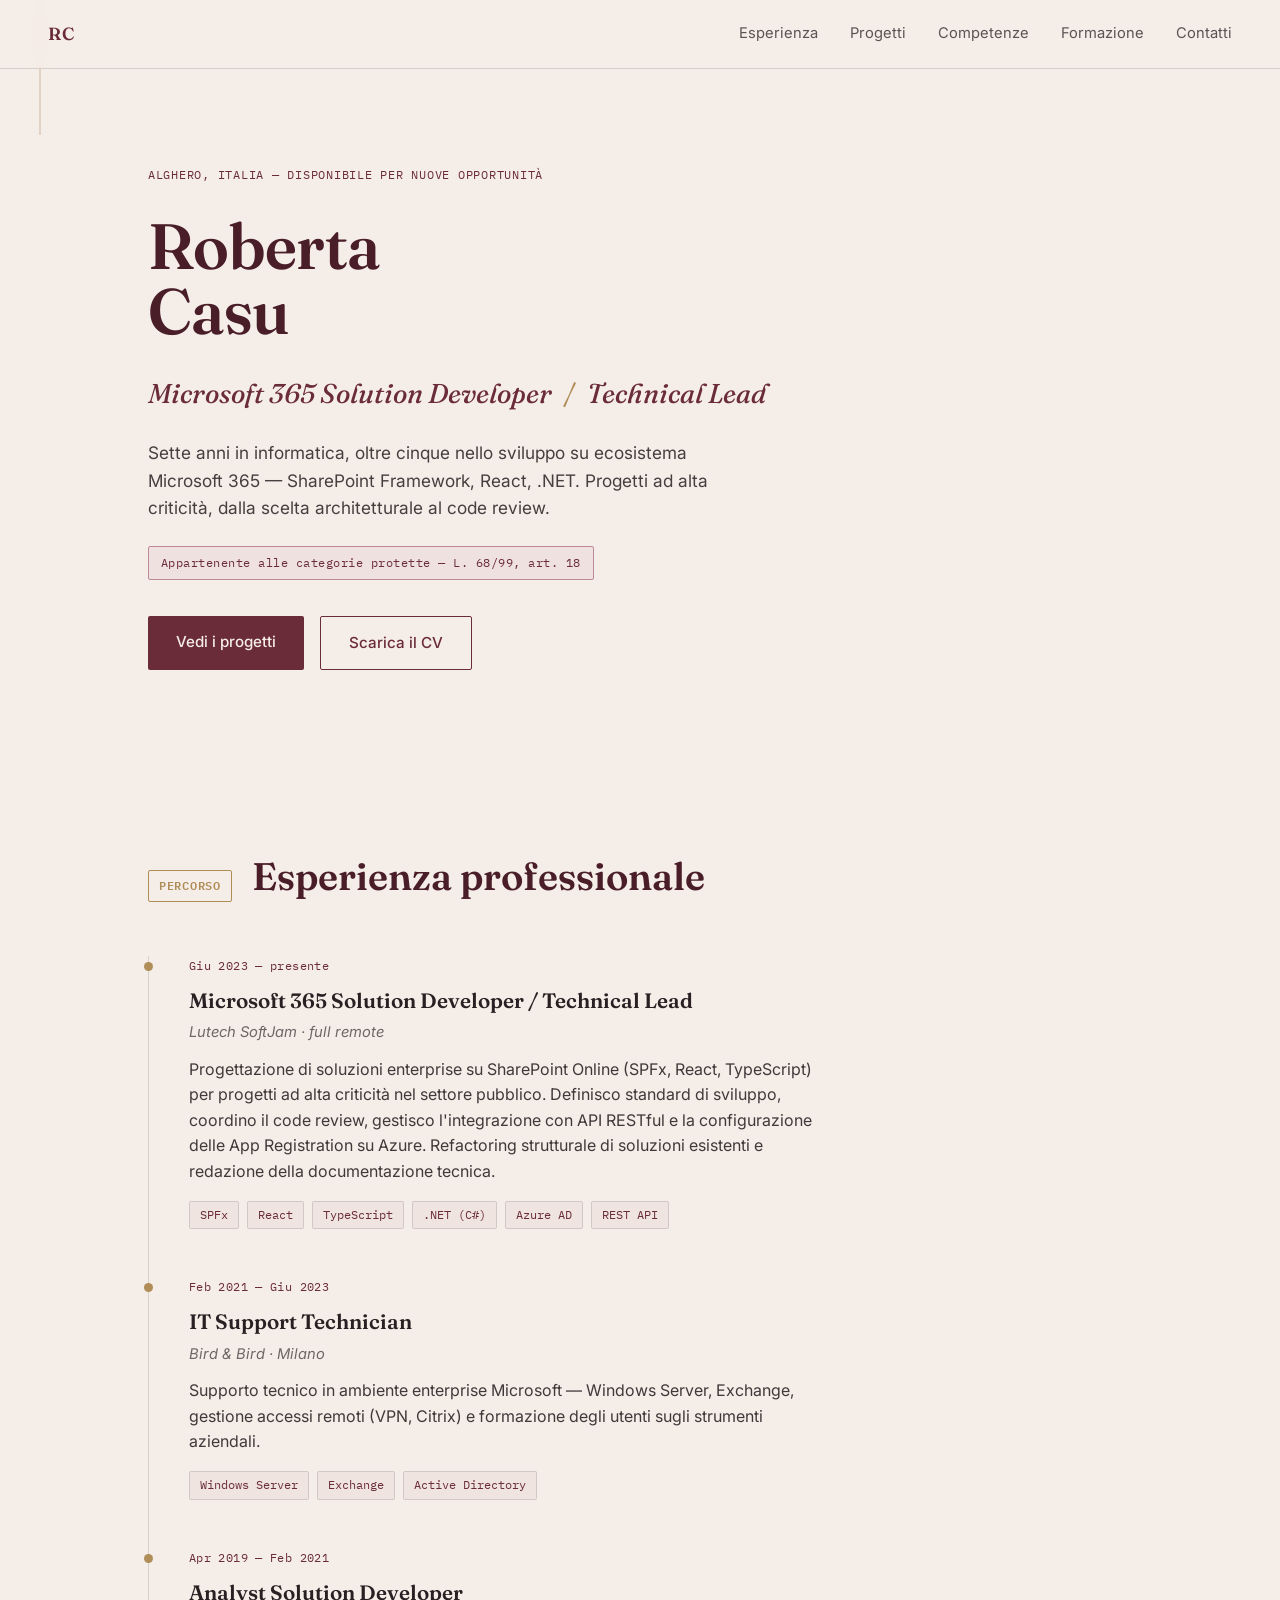
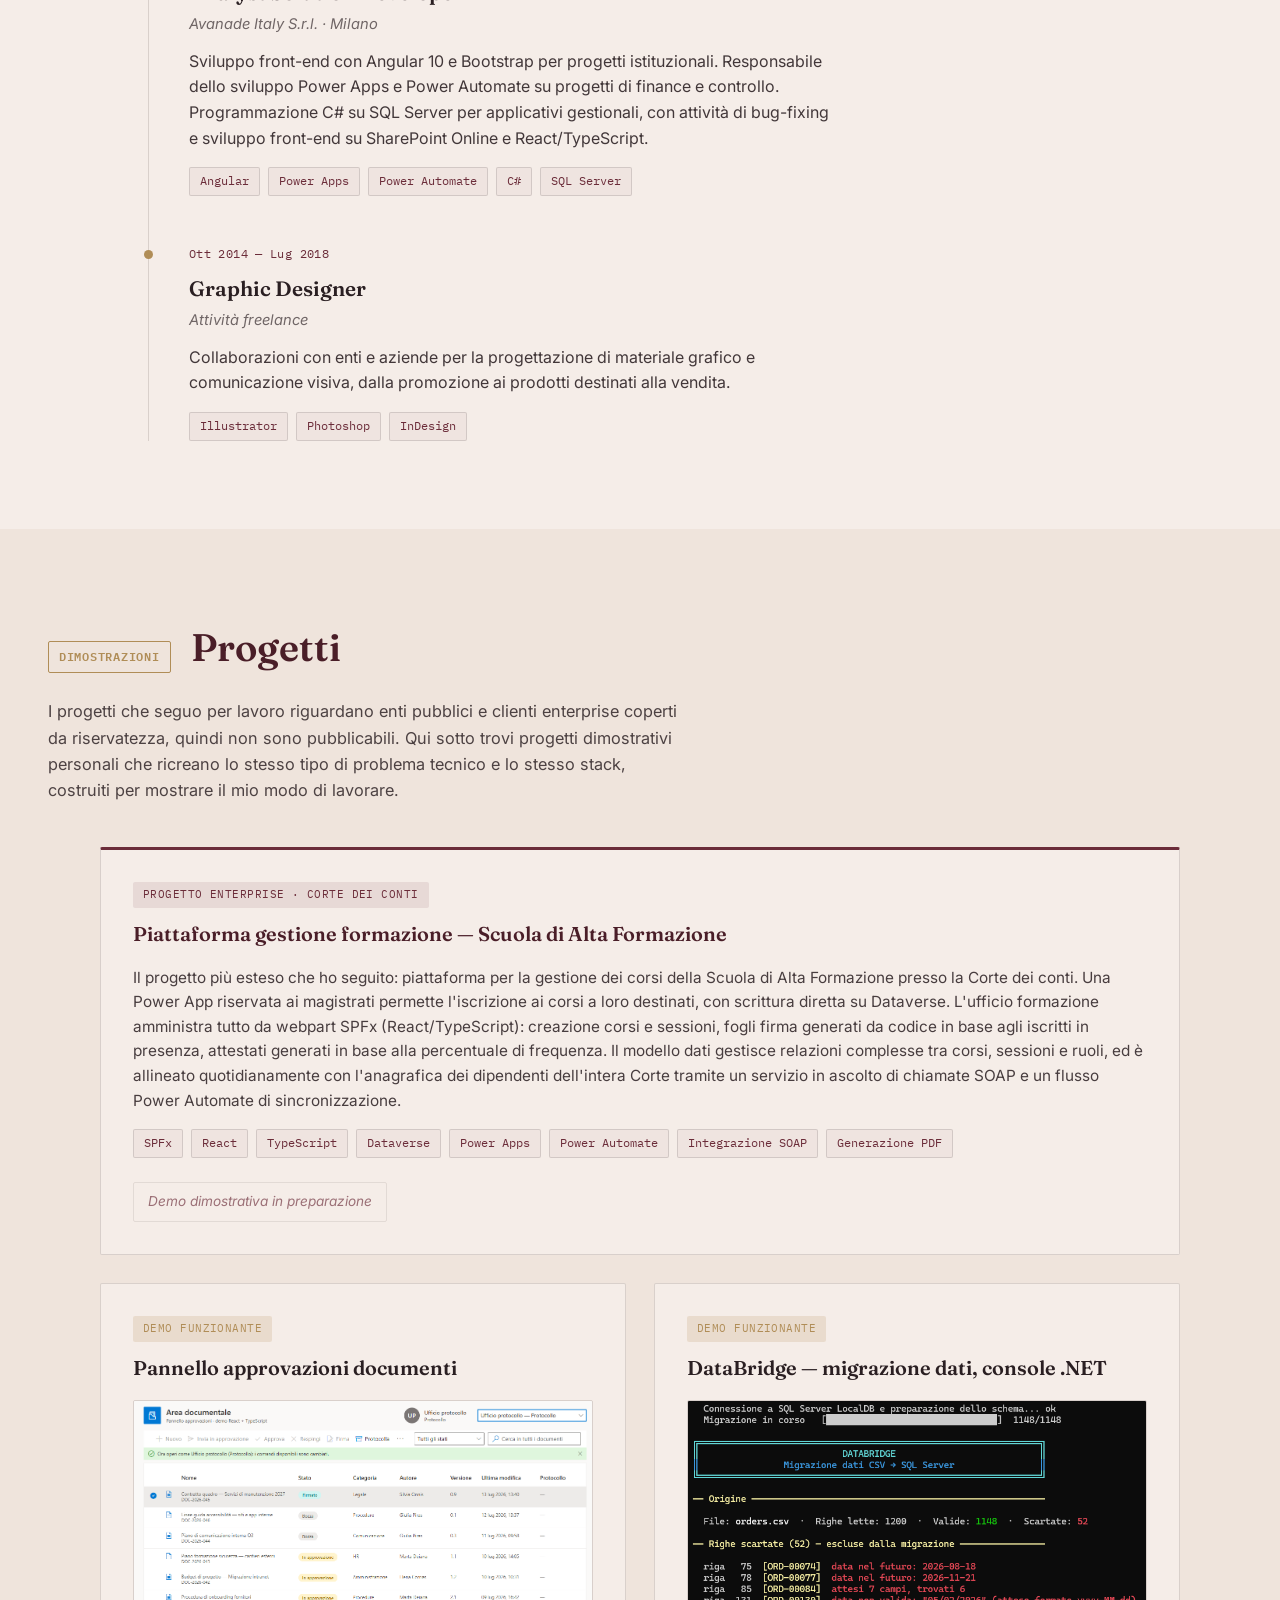
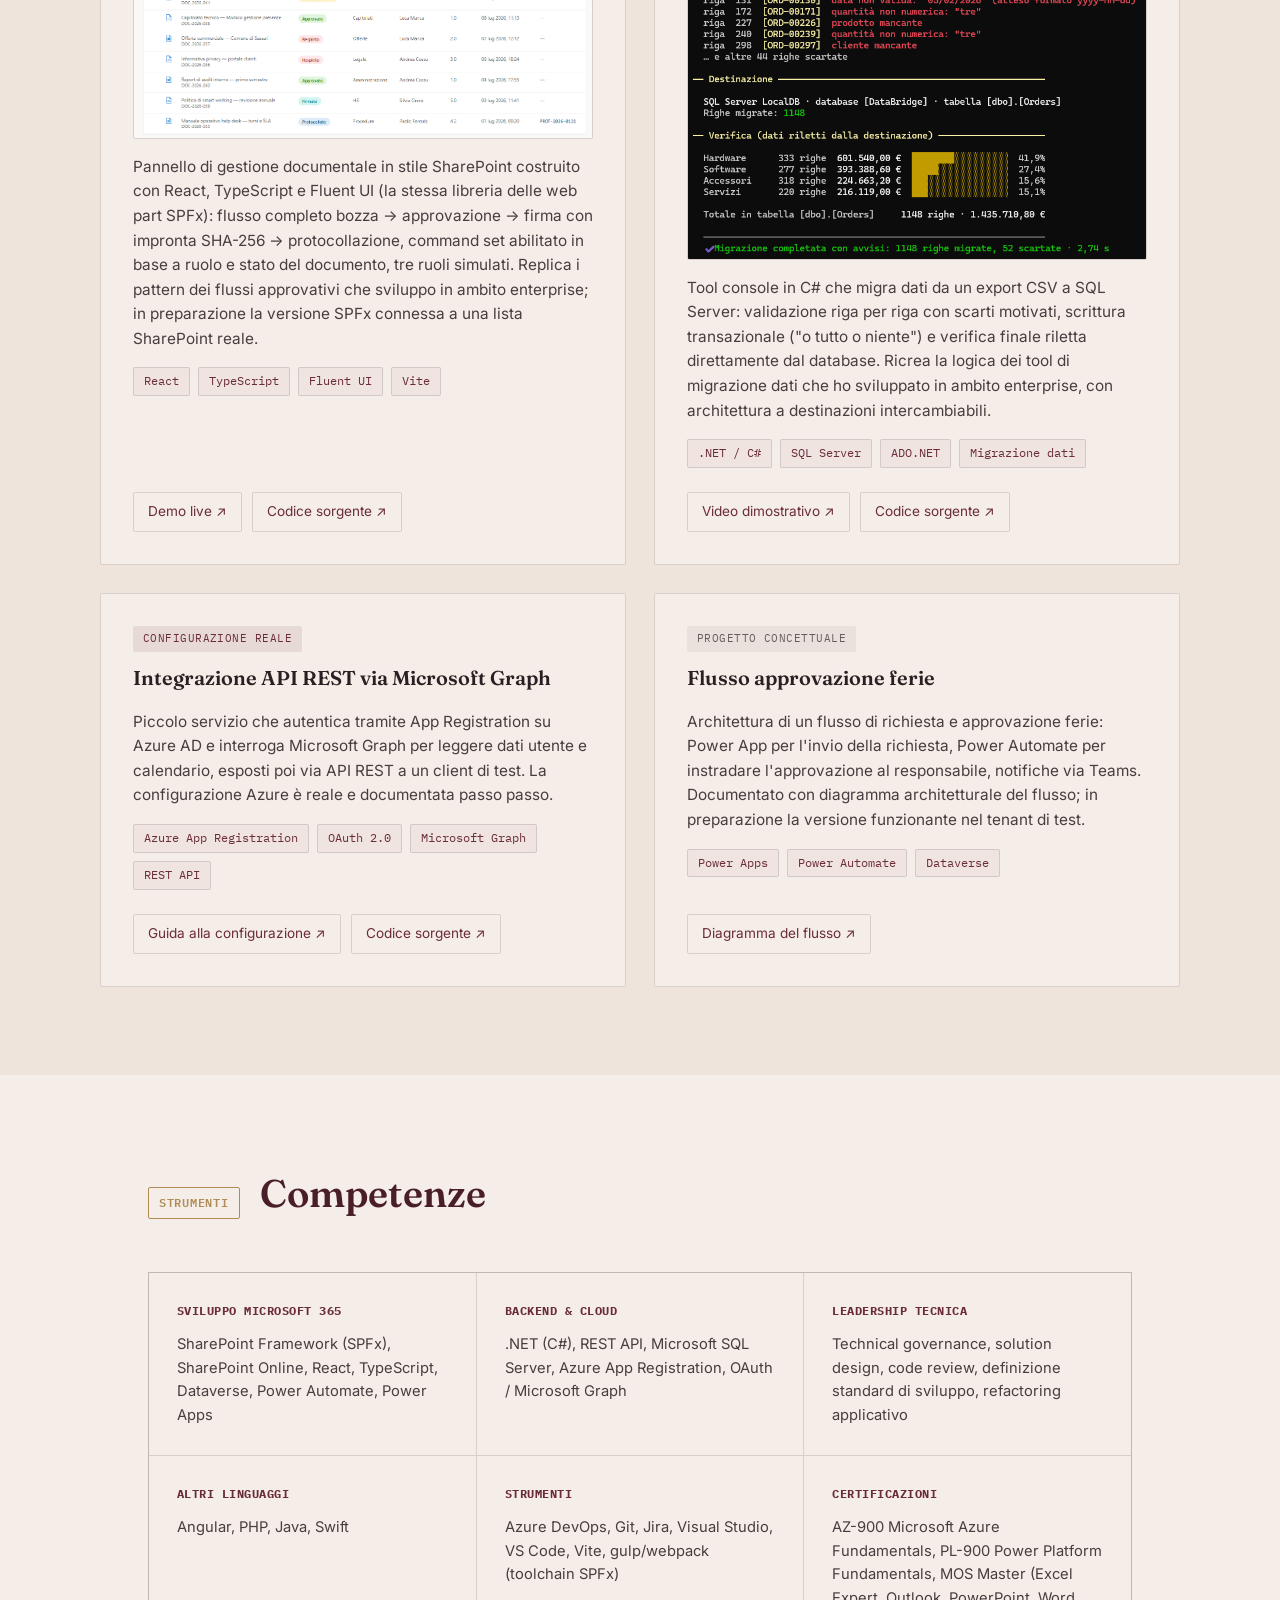
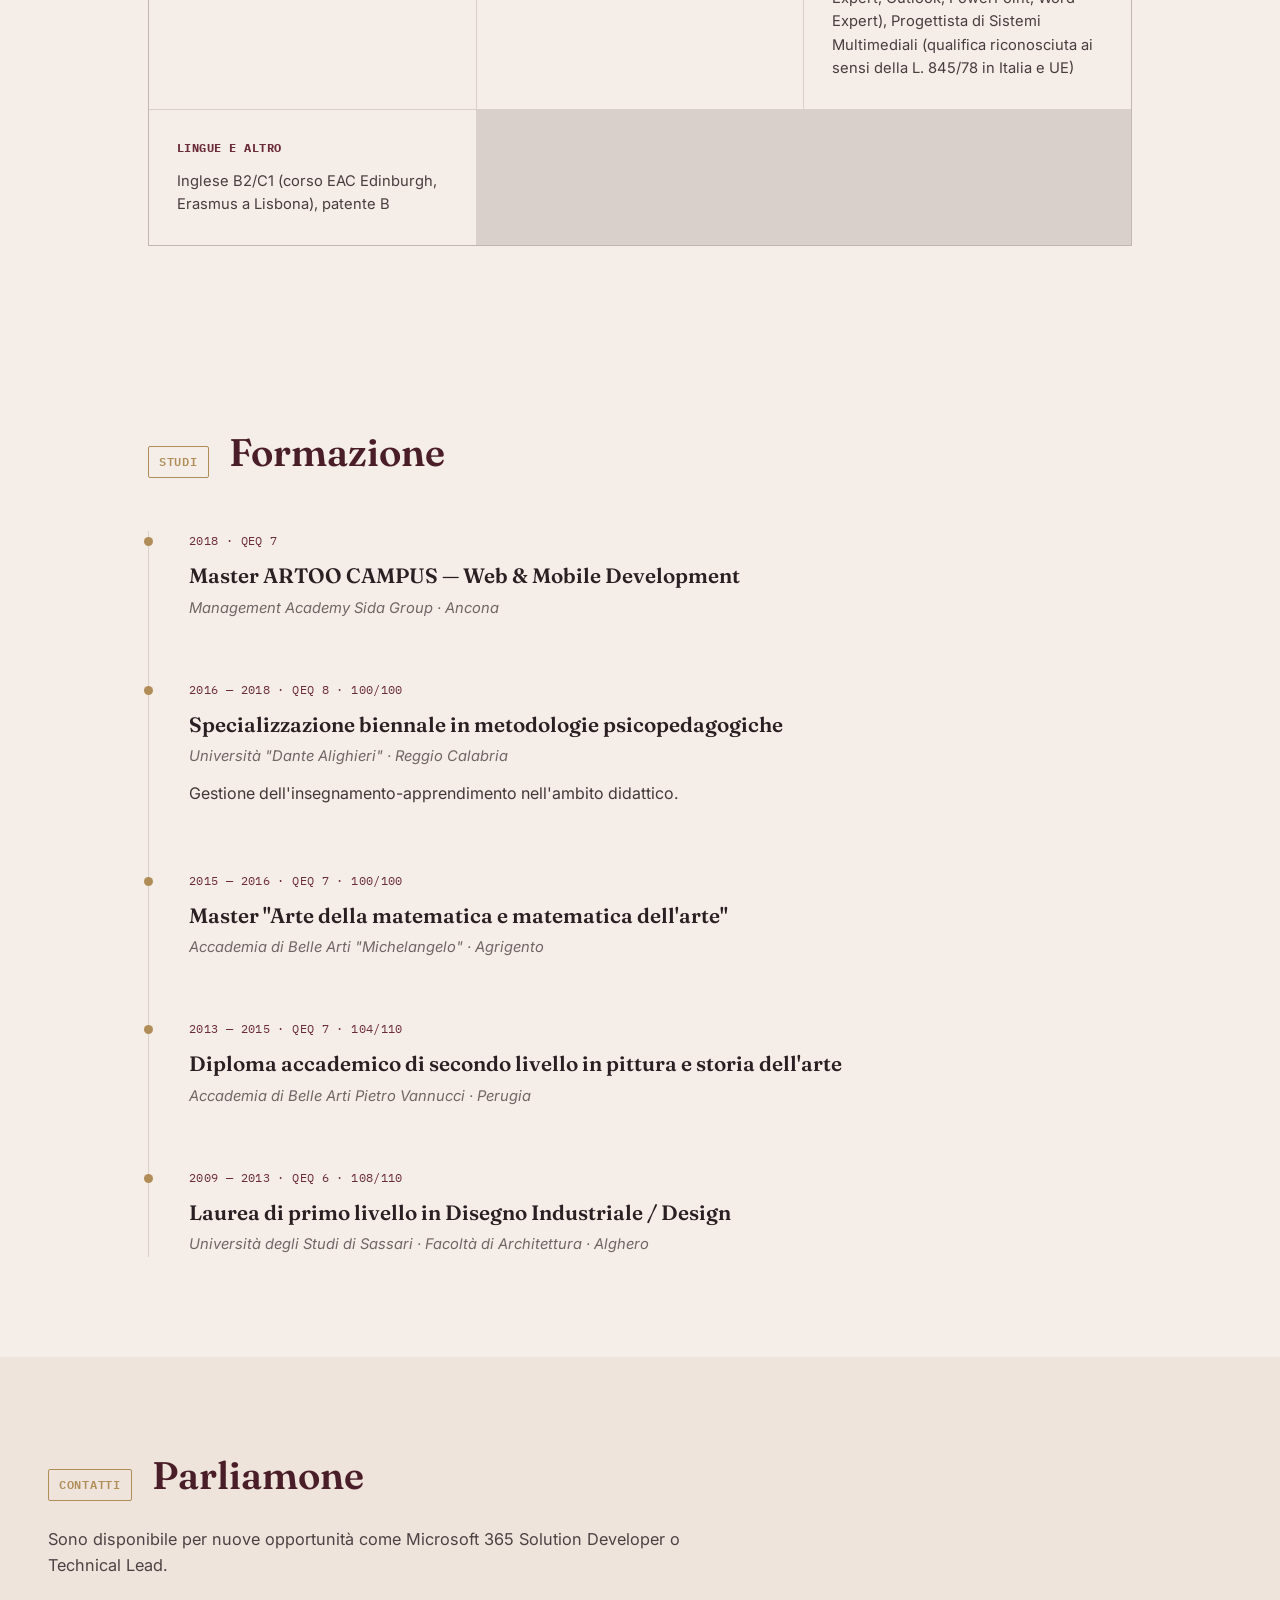
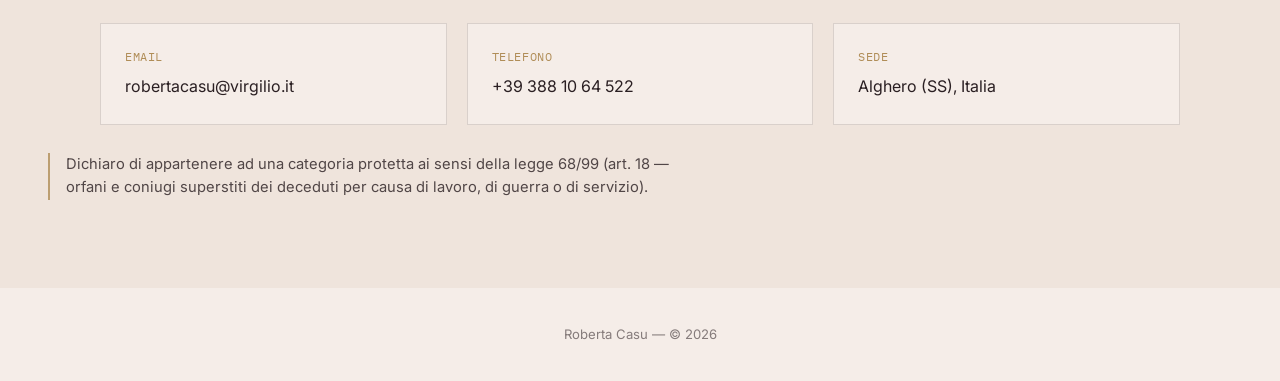
==== index.html @ be4d427e "Add ferie flow diagram, favicon and meta tags" ====
<!DOCTYPE html>
<html lang="it">
<head>
<meta charset="UTF-8">
<meta name="viewport" content="width=device-width, initial-scale=1.0">
<title>Roberta Casu — Microsoft 365 Solution Developer</title>
<meta name="description" content="Portfolio di Roberta Casu, Microsoft 365 Solution Developer / Technical Lead. SPFx, React, .NET, Power Platform.">
<meta name="theme-color" content="#6B2C39">
<meta property="og:title" content="Roberta Casu — Microsoft 365 Solution Developer">
<meta property="og:description" content="SPFx, React, .NET, Power Platform. Progetti dimostrativi con demo live e codice sorgente.">
<meta property="og:type" content="website">
<meta property="og:locale" content="it_IT">
<!-- TODO Fase G3: aggiungere og:url e og:image con l'URL pubblico definitivo -->
<meta name="twitter:card" content="summary">
<link rel="icon" type="image/svg+xml" href="favicon.svg">
<link rel="preconnect" href="https://fonts.googleapis.com">
<link rel="preconnect" href="https://fonts.gstatic.com" crossorigin>
<link href="https://fonts.googleapis.com/css2?family=Fraunces:ital,opsz,wght@0,9..144,300;0,9..144,450;0,9..144,600;1,9..144,450&family=Inter:wght@400;500;600;700&family=IBM+Plex+Mono:wght@400;500&display=swap" rel="stylesheet">
<link rel="stylesheet" href="styles.css">
</head>
<body>

<div class="thread" aria-hidden="true"><svg width="100%" height="100%" preserveAspectRatio="none"><line id="thread-line" x1="0" y1="0" x2="0" y2="0" /></svg></div>

<header class="topbar">
  <span class="topbar-mark">RC</span>
  <nav class="topbar-nav">
    <a href="#lavoro">Esperienza</a>
    <a href="#progetti">Progetti</a>
    <a href="#competenze">Competenze</a>
    <a href="#formazione">Formazione</a>
    <a href="#contatti">Contatti</a>
  </nav>
</header>

<main>

  <section class="hero" id="top">
    <div class="hero-eyebrow">Alghero, Italia — disponibile per nuove opportunità</div>
    <h1 class="hero-name">Roberta<br>Casu</h1>
    <p class="hero-role">Microsoft&nbsp;365 Solution Developer <span class="hero-role-sep">/</span> Technical Lead</p>
    <p class="hero-lede">Sette anni in informatica, oltre cinque nello sviluppo su ecosistema Microsoft 365 — SharePoint Framework, React, .NET. Progetti ad alta criticità, dalla scelta architetturale al code review.</p>
    <p class="hero-badge">Appartenente alle categorie protette — L. 68/99, art. 18</p>
    <div class="hero-actions">
      <a href="#progetti" class="btn btn-primary">Vedi i progetti</a>
      <a href="cv-roberta-casu.pdf" class="btn btn-ghost">Scarica il CV</a>
    </div>
  </section>

  <section class="section" id="lavoro">
    <h2 class="section-title"><span class="section-num">Percorso</span>Esperienza professionale</h2>

    <ol class="timeline">
      <li class="timeline-item">
        <div class="timeline-when">Giu 2023 — presente</div>
        <div class="timeline-body">
          <h3>Microsoft 365 Solution Developer / Technical Lead</h3>
          <p class="timeline-org">Lutech SoftJam · full remote</p>
          <p>Progettazione di soluzioni enterprise su SharePoint Online (SPFx, React, TypeScript) per progetti ad alta criticità nel settore pubblico. Definisco standard di sviluppo, coordino il code review, gestisco l'integrazione con API RESTful e la configurazione delle App Registration su Azure. Refactoring strutturale di soluzioni esistenti e redazione della documentazione tecnica.</p>
          <ul class="tag-list">
            <li>SPFx</li><li>React</li><li>TypeScript</li><li>.NET (C#)</li><li>Azure AD</li><li>REST API</li>
          </ul>
        </div>
      </li>

      <li class="timeline-item">
        <div class="timeline-when">Feb 2021 — Giu 2023</div>
        <div class="timeline-body">
          <h3>IT Support Technician</h3>
          <p class="timeline-org">Bird &amp; Bird · Milano</p>
          <p>Supporto tecnico in ambiente enterprise Microsoft — Windows Server, Exchange, gestione accessi remoti (VPN, Citrix) e formazione degli utenti sugli strumenti aziendali.</p>
          <ul class="tag-list">
            <li>Windows Server</li><li>Exchange</li><li>Active Directory</li>
          </ul>
        </div>
      </li>

      <li class="timeline-item">
        <div class="timeline-when">Apr 2019 — Feb 2021</div>
        <div class="timeline-body">
          <h3>Analyst Solution Developer</h3>
          <p class="timeline-org">Avanade Italy S.r.l. · Milano</p>
          <p>Sviluppo front-end con Angular 10 e Bootstrap per progetti istituzionali. Responsabile dello sviluppo Power Apps e Power Automate su progetti di finance e controllo. Programmazione C# su SQL Server per applicativi gestionali, con attività di bug-fixing e sviluppo front-end su SharePoint Online e React/TypeScript.</p>
          <ul class="tag-list">
            <li>Angular</li><li>Power Apps</li><li>Power Automate</li><li>C#</li><li>SQL Server</li>
          </ul>
        </div>
      </li>

      <li class="timeline-item">
        <div class="timeline-when">Ott 2014 — Lug 2018</div>
        <div class="timeline-body">
          <h3>Graphic Designer</h3>
          <p class="timeline-org">Attività freelance</p>
          <p>Collaborazioni con enti e aziende per la progettazione di materiale grafico e comunicazione visiva, dalla promozione ai prodotti destinati alla vendita.</p>
          <ul class="tag-list">
            <li>Illustrator</li><li>Photoshop</li><li>InDesign</li>
          </ul>
        </div>
      </li>
    </ol>
  </section>

  <section class="section section-alt" id="progetti">
    <h2 class="section-title"><span class="section-num">Dimostrazioni</span>Progetti</h2>
    <p class="section-intro">I progetti che seguo per lavoro riguardano enti pubblici e clienti enterprise coperti da riservatezza, quindi non sono pubblicabili. Qui sotto trovi progetti dimostrativi personali che ricreano lo stesso tipo di problema tecnico e lo stesso stack, costruiti per mostrare il mio modo di lavorare.</p>

    <div class="project-grid">

      <article class="project-card project-card--featured">
        <div class="project-card-head">
          <span class="project-status project-status--enterprise">Progetto enterprise · Corte dei conti</span>
          <h3>Piattaforma gestione formazione — Scuola di Alta Formazione</h3>
        </div>
        <p class="project-desc">Il progetto più esteso che ho seguito: piattaforma per la gestione dei corsi della Scuola di Alta Formazione presso la Corte dei conti. Una Power App riservata ai magistrati permette l'iscrizione ai corsi a loro destinati, con scrittura diretta su Dataverse. L'ufficio formazione amministra tutto da webpart SPFx (React/TypeScript): creazione corsi e sessioni, fogli firma generati da codice in base agli iscritti in presenza, attestati generati in base alla percentuale di frequenza. Il modello dati gestisce relazioni complesse tra corsi, sessioni e ruoli, ed è allineato quotidianamente con l'anagrafica dei dipendenti dell'intera Corte tramite un servizio in ascolto di chiamate SOAP e un flusso Power Automate di sincronizzazione.</p>
        <ul class="tag-list">
          <li>SPFx</li><li>React</li><li>TypeScript</li><li>Dataverse</li><li>Power Apps</li><li>Power Automate</li><li>Integrazione SOAP</li><li>Generazione PDF</li>
        </ul>
        <div class="project-links">
          <span class="project-link project-link--soon">Demo dimostrativa in preparazione</span>
        </div>
      </article>

      <article class="project-card">
        <div class="project-card-head">
          <span class="project-status project-status--live">Demo funzionante</span>
          <h3>Pannello approvazioni documenti</h3>
        </div>
        <a class="project-media" href="https://robertacasu90.github.io/approval-dashboard/" target="_blank" rel="noopener" title="Prova la demo live">
          <img src="assets/approval-dashboard.png" alt="Pannello approvazioni in stile SharePoint: lista documenti con badge di stato colorati, command bar con azione Protocolla abilitata per il ruolo Ufficio protocollo, documento firmato selezionato e numero di protocollo in colonna" loading="lazy">
        </a>
        <p class="project-desc">Pannello di gestione documentale in stile SharePoint costruito con React, TypeScript e Fluent UI (la stessa libreria delle web part SPFx): flusso completo bozza → approvazione → firma con impronta SHA-256 → protocollazione, command set abilitato in base a ruolo e stato del documento, tre ruoli simulati. Replica i pattern dei flussi approvativi che sviluppo in ambito enterprise; in preparazione la versione SPFx connessa a una lista SharePoint reale.</p>
        <ul class="tag-list">
          <li>React</li><li>TypeScript</li><li>Fluent UI</li><li>Vite</li>
        </ul>
        <div class="project-links">
          <a href="https://robertacasu90.github.io/approval-dashboard/" class="project-link" target="_blank" rel="noopener">Demo live ↗</a>
          <a href="https://github.com/robertacasu90/approval-dashboard" class="project-link" target="_blank" rel="noopener">Codice sorgente ↗</a>
        </div>
      </article>

      <article class="project-card">
        <div class="project-card-head">
          <span class="project-status project-status--live">Demo funzionante</span>
          <h3>DataBridge — migrazione dati, console .NET</h3>
        </div>
        <a class="project-media" href="assets/databridge.gif" title="Guarda l'esecuzione completa (GIF, 10 s)">
          <img src="assets/databridge.png" alt="Report di migrazione DataBridge nel terminale: 1.148 righe migrate su 1.200, scarti motivati e verifica per categoria riletta dal database" loading="lazy">
        </a>
        <p class="project-desc">Tool console in C# che migra dati da un export CSV a SQL Server: validazione riga per riga con scarti motivati, scrittura transazionale ("o tutto o niente") e verifica finale riletta direttamente dal database. Ricrea la logica dei tool di migrazione dati che ho sviluppato in ambito enterprise, con architettura a destinazioni intercambiabili.</p>
        <ul class="tag-list">
          <li>.NET / C#</li><li>SQL Server</li><li>ADO.NET</li><li>Migrazione dati</li>
        </ul>
        <div class="project-links">
          <a href="assets/databridge.gif" class="project-link">Video dimostrativo ↗</a>
          <a href="https://github.com/robertacasu90/databridge" class="project-link" target="_blank" rel="noopener">Codice sorgente ↗</a>
        </div>
      </article>

      <article class="project-card">
        <div class="project-card-head">
          <span class="project-status project-status--config">Configurazione reale</span>
          <h3>Integrazione API REST via Microsoft Graph</h3>
        </div>
        <p class="project-desc">Piccolo servizio che autentica tramite App Registration su Azure AD e interroga Microsoft Graph per leggere dati utente e calendario, esposti poi via API REST a un client di test. La configurazione Azure è reale e documentata passo passo.</p>
        <ul class="tag-list">
          <li>Azure App Registration</li><li>OAuth 2.0</li><li>Microsoft Graph</li><li>REST API</li>
        </ul>
        <div class="project-links">
          <a href="#" class="project-link">Guida alla configurazione ↗</a>
          <a href="#" class="project-link">Codice sorgente ↗</a>
        </div>
      </article>

      <article class="project-card">
        <div class="project-card-head">
          <span class="project-status project-status--concept">Progetto concettuale</span>
          <h3>Flusso approvazione ferie</h3>
        </div>
        <p class="project-desc">Architettura di un flusso di richiesta e approvazione ferie: Power App per l'invio della richiesta, Power Automate per instradare l'approvazione al responsabile, notifiche via Teams. Documentato con diagramma architetturale del flusso; in preparazione la versione funzionante nel tenant di test.</p>
        <ul class="tag-list">
          <li>Power Apps</li><li>Power Automate</li><li>Dataverse</li>
        </ul>
        <div class="project-links">
          <a href="assets/ferie-flow-diagram.svg" class="project-link" target="_blank" rel="noopener">Diagramma del flusso ↗</a>
        </div>
      </article>

    </div>
  </section>

  <section class="section" id="competenze">
    <h2 class="section-title"><span class="section-num">Strumenti</span>Competenze</h2>

    <div class="skills-grid">
      <div class="skill-group">
        <h3>Sviluppo Microsoft 365</h3>
        <p>SharePoint Framework (SPFx), SharePoint Online, React, TypeScript, Dataverse, Power Automate, Power Apps</p>
      </div>
      <div class="skill-group">
        <h3>Backend &amp; Cloud</h3>
        <p>.NET (C#), REST API, Microsoft SQL Server, Azure App Registration, OAuth / Microsoft Graph</p>
      </div>
      <div class="skill-group">
        <h3>Leadership tecnica</h3>
        <p>Technical governance, solution design, code review, definizione standard di sviluppo, refactoring applicativo</p>
      </div>
      <div class="skill-group">
        <h3>Altri linguaggi</h3>
        <p>Angular, PHP, Java, Swift</p>
      </div>
      <div class="skill-group">
        <h3>Strumenti</h3>
        <p>Azure DevOps, Git, Jira, Visual Studio, VS Code, Vite, gulp/webpack (toolchain SPFx)</p>
      </div>
      <div class="skill-group">
        <h3>Certificazioni</h3>
        <p>AZ-900 Microsoft Azure Fundamentals, PL-900 Power Platform Fundamentals, MOS Master (Excel Expert, Outlook, PowerPoint, Word Expert), Progettista di Sistemi Multimediali (qualifica riconosciuta ai sensi della L. 845/78 in Italia e UE)</p>
      </div>
      <div class="skill-group">
        <h3>Lingue e altro</h3>
        <p>Inglese B2/C1 (corso EAC Edinburgh, Erasmus a Lisbona), patente B</p>
      </div>
    </div>
  </section>

  <section class="section" id="formazione">
    <h2 class="section-title"><span class="section-num">Studi</span>Formazione</h2>

    <ol class="timeline">
      <li class="timeline-item">
        <div class="timeline-when">2018 · QEQ 7</div>
        <div class="timeline-body">
          <h3>Master ARTOO CAMPUS — Web &amp; Mobile Development</h3>
          <p class="timeline-org">Management Academy Sida Group · Ancona</p>
        </div>
      </li>
      <li class="timeline-item">
        <div class="timeline-when">2016 — 2018 · QEQ 8 · 100/100</div>
        <div class="timeline-body">
          <h3>Specializzazione biennale in metodologie psicopedagogiche</h3>
          <p class="timeline-org">Università "Dante Alighieri" · Reggio Calabria</p>
          <p>Gestione dell'insegnamento-apprendimento nell'ambito didattico.</p>
        </div>
      </li>
      <li class="timeline-item">
        <div class="timeline-when">2015 — 2016 · QEQ 7 · 100/100</div>
        <div class="timeline-body">
          <h3>Master "Arte della matematica e matematica dell'arte"</h3>
          <p class="timeline-org">Accademia di Belle Arti "Michelangelo" · Agrigento</p>
        </div>
      </li>
      <li class="timeline-item">
        <div class="timeline-when">2013 — 2015 · QEQ 7 · 104/110</div>
        <div class="timeline-body">
          <h3>Diploma accademico di secondo livello in pittura e storia dell'arte</h3>
          <p class="timeline-org">Accademia di Belle Arti Pietro Vannucci · Perugia</p>
        </div>
      </li>
      <li class="timeline-item">
        <div class="timeline-when">2009 — 2013 · QEQ 6 · 108/110</div>
        <div class="timeline-body">
          <h3>Laurea di primo livello in Disegno Industriale / Design</h3>
          <p class="timeline-org">Università degli Studi di Sassari · Facoltà di Architettura · Alghero</p>
        </div>
      </li>
    </ol>
  </section>

  <section class="section section-alt" id="contatti">
    <h2 class="section-title"><span class="section-num">Contatti</span>Parliamone</h2>
    <p class="section-intro">Sono disponibile per nuove opportunità come Microsoft 365 Solution Developer o Technical Lead.</p>
    <div class="contact-grid">
      <a href="mailto:robertacasu@virgilio.it" class="contact-item">
        <span class="contact-label">Email</span>
        <span class="contact-value">robertacasu@virgilio.it</span>
      </a>
      <a href="tel:+393881064522" class="contact-item">
        <span class="contact-label">Telefono</span>
        <span class="contact-value">+39 388 10 64 522</span>
      </a>
      <span class="contact-item contact-item--static">
        <span class="contact-label">Sede</span>
        <span class="contact-value">Alghero (SS), Italia</span>
      </span>
    </div>
    <p class="contact-note">Dichiaro di appartenere ad una categoria protetta ai sensi della legge 68/99 (art. 18 — orfani e coniugi superstiti dei deceduti per causa di lavoro, di guerra o di servizio).</p>
  </section>

</main>

<footer class="footer">
  <span>Roberta Casu — © 2026</span>
</footer>

<script src="script.js"></script>
</body>
</html>
---- styles.css ----
/* ---------- Tokens ---------- */
:root{
  --bordeaux: #6B2C39;
  --bordeaux-deep: #4A1E28;
  --rosa: #C08999;
  --crema: #F5EDE8;
  --crema-2: #EFE4DC;
  --ink: #2A1F22;
  --oro: #B08D57;
  --line: rgba(42,31,34,0.14);

  --font-display: 'Fraunces', serif;
  --font-body: 'Inter', sans-serif;
  --font-mono: 'IBM Plex Mono', monospace;

  --maxw: 1080px;
}

*{box-sizing:border-box;}
html{scroll-behavior:smooth;}

body{
  margin:0;
  background:var(--crema);
  color:var(--ink);
  font-family:var(--font-body);
  font-size:16px;
  line-height:1.6;
  -webkit-font-smoothing:antialiased;
}

a{color:inherit;}

@media (prefers-reduced-motion: reduce){
  html{scroll-behavior:auto;}
  *{animation-duration:0.01ms !important; transition-duration:0.01ms !important;}
}

/* ---------- Thread signature element ---------- */
.thread{
  position:fixed;
  top:0; left:0;
  width:2px;
  height:100vh;
  pointer-events:none;
  z-index:0;
}
.thread svg{ overflow:visible; }
#thread-line{
  stroke:var(--oro);
  stroke-width:1.5;
  opacity:0.35;
}

/* ---------- Topbar ---------- */
.topbar{
  position:sticky;
  top:0;
  z-index:20;
  display:flex;
  align-items:center;
  justify-content:space-between;
  padding:20px 48px;
  background:rgba(245,237,232,0.86);
  backdrop-filter:blur(8px);
  border-bottom:1px solid var(--line);
}
.topbar-mark{
  font-family:var(--font-display);
  font-weight:600;
  font-size:1.1rem;
  letter-spacing:0.04em;
  color:var(--bordeaux);
}
.topbar-nav{ display:flex; gap:32px; }
.topbar-nav a{
  text-decoration:none;
  font-size:0.92rem;
  color:var(--ink);
  opacity:0.75;
  transition:opacity 0.2s;
}
.topbar-nav a:hover{ opacity:1; color:var(--bordeaux); }

/* ---------- Hero ---------- */
.hero{
  max-width:var(--maxw);
  margin:0 auto;
  padding:96px 48px 88px;
  position:relative;
}
.hero-eyebrow{
  font-family:var(--font-mono);
  font-size:0.78rem;
  letter-spacing:0.06em;
  text-transform:uppercase;
  color:var(--bordeaux);
  margin-bottom:28px;
}
.hero-name{
  font-family:var(--font-display);
  font-weight:600;
  font-size:clamp(2.4rem, 5.5vw, 4rem);
  line-height:1.02;
  margin:0 0 28px;
  color:var(--bordeaux-deep);
  letter-spacing:-0.01em;
}
.hero-role{
  font-family:var(--font-display);
  font-style:italic;
  font-weight:450;
  font-size:clamp(1.3rem, 2.6vw, 1.7rem);
  color:var(--bordeaux);
  margin:0 0 24px;
}
.hero-role-sep{ color:var(--oro); font-style:normal; margin:0 6px; }
.hero-lede{
  max-width:560px;
  font-size:1.08rem;
  color:var(--ink);
  opacity:0.85;
  margin:0 0 24px;
}
.hero-badge{
  display:inline-block;
  font-family:var(--font-mono);
  font-size:0.78rem;
  letter-spacing:0.04em;
  color:var(--bordeaux);
  border:1px solid var(--rosa);
  background:rgba(192,137,153,0.12);
  padding:6px 12px;
  border-radius:2px;
  margin:0 0 36px;
}
.hero-actions{ display:flex; gap:16px; flex-wrap:wrap; }

.btn{
  display:inline-block;
  padding:14px 28px;
  border-radius:2px;
  text-decoration:none;
  font-size:0.95rem;
  font-weight:500;
  transition:transform 0.15s ease, background 0.2s ease;
}
.btn:hover{ transform:translateY(-1px); }
.btn-primary{ background:var(--bordeaux); color:var(--crema); }
.btn-primary:hover{ background:var(--bordeaux-deep); }
.btn-ghost{ border:1px solid var(--bordeaux); color:var(--bordeaux); }
.btn-ghost:hover{ background:rgba(107,44,57,0.06); }

/* ---------- Sections ---------- */
.section{
  max-width:var(--maxw);
  margin:0 auto;
  padding:88px 48px;
  position:relative;
}
.section-alt{
  max-width:none;
  background:var(--crema-2);
}
.section-alt > *{
  max-width:var(--maxw);
  margin-left:auto;
  margin-right:auto;
}

.section-title{
  display:flex;
  align-items:baseline;
  gap:20px;
  font-family:var(--font-display);
  font-weight:600;
  font-size:clamp(1.8rem, 3.4vw, 2.4rem);
  color:var(--bordeaux-deep);
  margin:0 0 48px;
}
.section-num{
  font-family:var(--font-mono);
  font-size:0.78rem;
  letter-spacing:0.06em;
  text-transform:uppercase;
  color:var(--oro);
  border:1px solid var(--oro);
  padding:5px 10px;
  border-radius:2px;
  white-space:nowrap;
}
.section-intro{
  max-width:640px;
  font-size:1.02rem;
  opacity:0.82;
  margin:-28px 0 44px;
}

/* ---------- Timeline ---------- */
.timeline{
  list-style:none;
  margin:0; padding:0;
  border-left:1.5px solid var(--line);
}
.timeline-item{
  position:relative;
  padding:0 0 48px 40px;
}
.timeline-item::before{
  content:'';
  position:absolute;
  left:-5.5px; top:6px;
  width:9px; height:9px;
  border-radius:50%;
  background:var(--oro);
}
.timeline-item:last-child{ padding-bottom:0; }
.timeline-when{
  font-family:var(--font-mono);
  font-size:0.78rem;
  color:var(--bordeaux);
  letter-spacing:0.03em;
  margin-bottom:8px;
}
.timeline-body h3{
  font-family:var(--font-display);
  font-weight:600;
  font-size:1.3rem;
  margin:0 0 4px;
  color:var(--ink);
}
.timeline-org{
  margin:0 0 12px;
  font-size:0.92rem;
  opacity:0.65;
  font-style:italic;
}
.timeline-body p:not(.timeline-org){
  max-width:640px;
  margin:0 0 16px;
  opacity:0.88;
}

.tag-list{
  list-style:none;
  display:flex;
  flex-wrap:wrap;
  gap:8px;
  margin:0; padding:0;
}
.tag-list li{
  font-family:var(--font-mono);
  font-size:0.74rem;
  padding:4px 10px;
  border:1px solid var(--line);
  border-radius:2px;
  color:var(--bordeaux);
  background:rgba(107,44,57,0.04);
}

/* ---------- Projects ---------- */
.project-grid{
  display:grid;
  grid-template-columns:repeat(2, 1fr);
  gap:28px;
}
.project-card{
  background:var(--crema);
  border:1px solid var(--line);
  padding:32px;
  border-radius:2px;
  display:flex;
  flex-direction:column;
  gap:16px;
}
.section-alt .project-card{ background:var(--crema); }
.project-card--featured{
  grid-column:1 / -1;
  border-top:3px solid var(--bordeaux);
}
.project-card--featured h3{
  font-size:1.45rem;
  color:var(--bordeaux-deep);
}

.project-card-head{ display:flex; flex-direction:column; gap:10px; }
.project-status{
  align-self:flex-start;
  font-family:var(--font-mono);
  font-size:0.7rem;
  letter-spacing:0.04em;
  text-transform:uppercase;
  padding:4px 10px;
  border-radius:2px;
}
.project-status--live{ background:rgba(176,141,87,0.18); color:var(--oro); }
.project-status--config{ background:rgba(107,44,57,0.1); color:var(--bordeaux); }
.project-status--concept{ background:rgba(42,31,34,0.08); color:var(--ink); opacity:0.7; }
.project-status--enterprise{ background:rgba(107,44,57,0.1); color:var(--bordeaux); }

.project-media{
  display:block;
  border:1px solid var(--line);
  border-radius:2px;
  overflow:hidden;
  line-height:0;
  transition:border-color 0.2s;
}
.project-media:hover{ border-color:var(--oro); }
.project-media img{ width:100%; height:auto; display:block; }

.project-card h3{
  font-family:var(--font-display);
  font-weight:600;
  font-size:1.25rem;
  margin:0;
}
.project-desc{ margin:0; opacity:0.85; font-size:0.96rem; }

.project-links{ display:flex; gap:10px; flex-wrap:wrap; margin-top:auto; padding-top:8px; }
.project-link{
  font-size:0.85rem;
  text-decoration:none;
  padding:8px 14px;
  border:1px solid var(--line);
  border-radius:2px;
  color:var(--bordeaux);
  transition:background 0.2s;
}
.project-link:hover{ background:rgba(107,44,57,0.06); }
.project-link--soon{ opacity:0.65; font-style:italic; cursor:default; }
.project-link--soon:hover{ background:none; }

/* ---------- Skills ---------- */
.skills-grid{
  display:grid;
  grid-template-columns:repeat(3, 1fr);
  gap:1px;
  background:var(--line);
  border:1px solid var(--line);
}
.skill-group{
  background:var(--crema);
  padding:28px;
}
.skill-group h3{
  font-family:var(--font-mono);
  font-size:0.78rem;
  letter-spacing:0.04em;
  text-transform:uppercase;
  color:var(--bordeaux);
  margin:0 0 12px;
}
.skill-group p{ margin:0; font-size:0.92rem; opacity:0.85; }

/* ---------- Contact ---------- */
.contact-grid{
  display:grid;
  grid-template-columns:repeat(3, 1fr);
  gap:20px;
}
.contact-item{
  display:flex;
  flex-direction:column;
  gap:8px;
  padding:24px;
  background:var(--crema);
  border:1px solid var(--line);
  text-decoration:none;
  transition:border-color 0.2s;
}
.contact-item:not(.contact-item--static):hover{ border-color:var(--bordeaux); }
.contact-label{
  font-family:var(--font-mono);
  font-size:0.72rem;
  text-transform:uppercase;
  letter-spacing:0.05em;
  color:var(--oro);
}
.contact-value{ font-size:1rem; color:var(--ink); }
.contact-note{
  max-width:640px;
  margin:28px 0 0;
  font-size:0.92rem;
  opacity:0.8;
  border-left:2px solid var(--oro);
  padding-left:16px;
}

/* ---------- Footer ---------- */
.footer{
  text-align:center;
  padding:36px;
  font-size:0.82rem;
  opacity:0.55;
}

/* ---------- Responsive ---------- */
@media (max-width: 860px){
  .topbar{ padding:16px 24px; }
  .topbar-nav{ gap:18px; }
  .topbar-nav a{ font-size:0.82rem; }
  .hero{ padding:64px 24px 56px; }
  .section{ padding:64px 24px; }
  .project-grid{ grid-template-columns:1fr; }
  .project-card--featured{ grid-column:auto; }
  .skills-grid{ grid-template-columns:1fr; }
  .contact-grid{ grid-template-columns:1fr; }
}

@media (max-width: 520px){
  .topbar-nav{ display:none; }
}
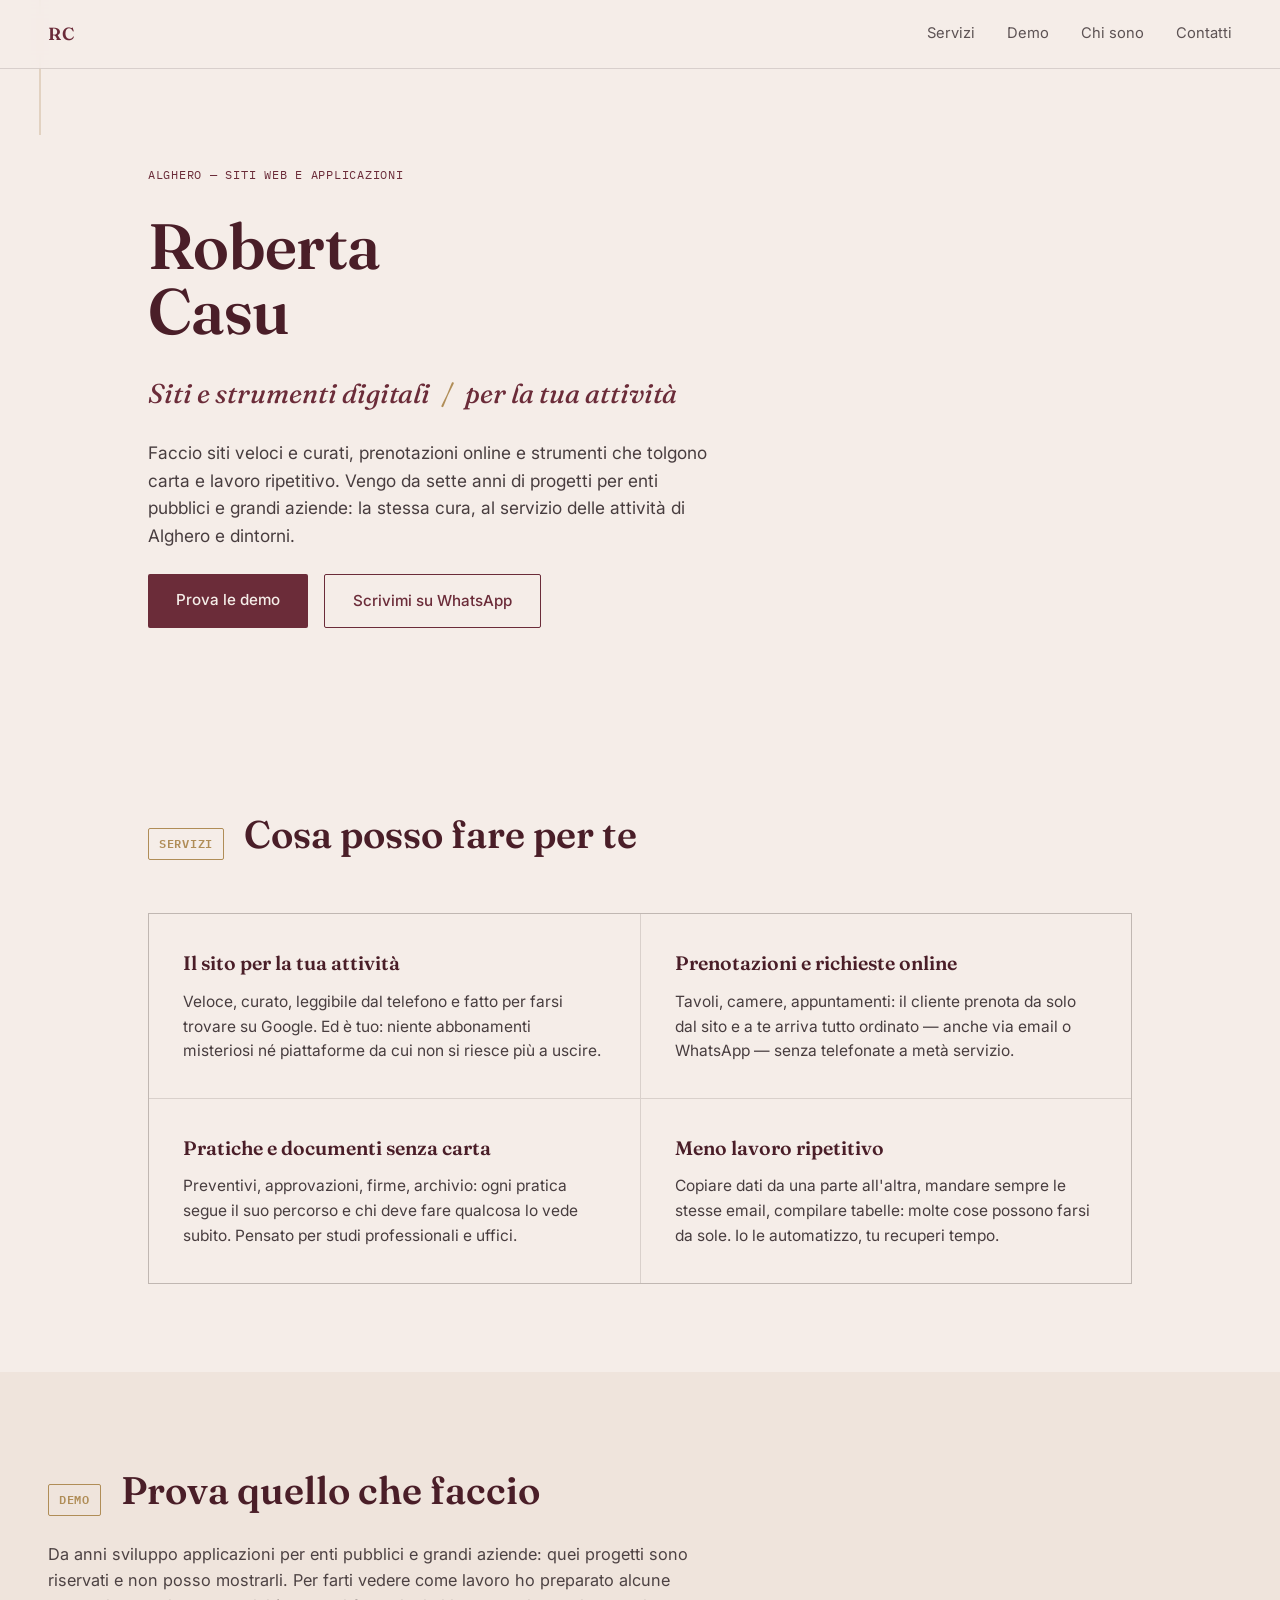
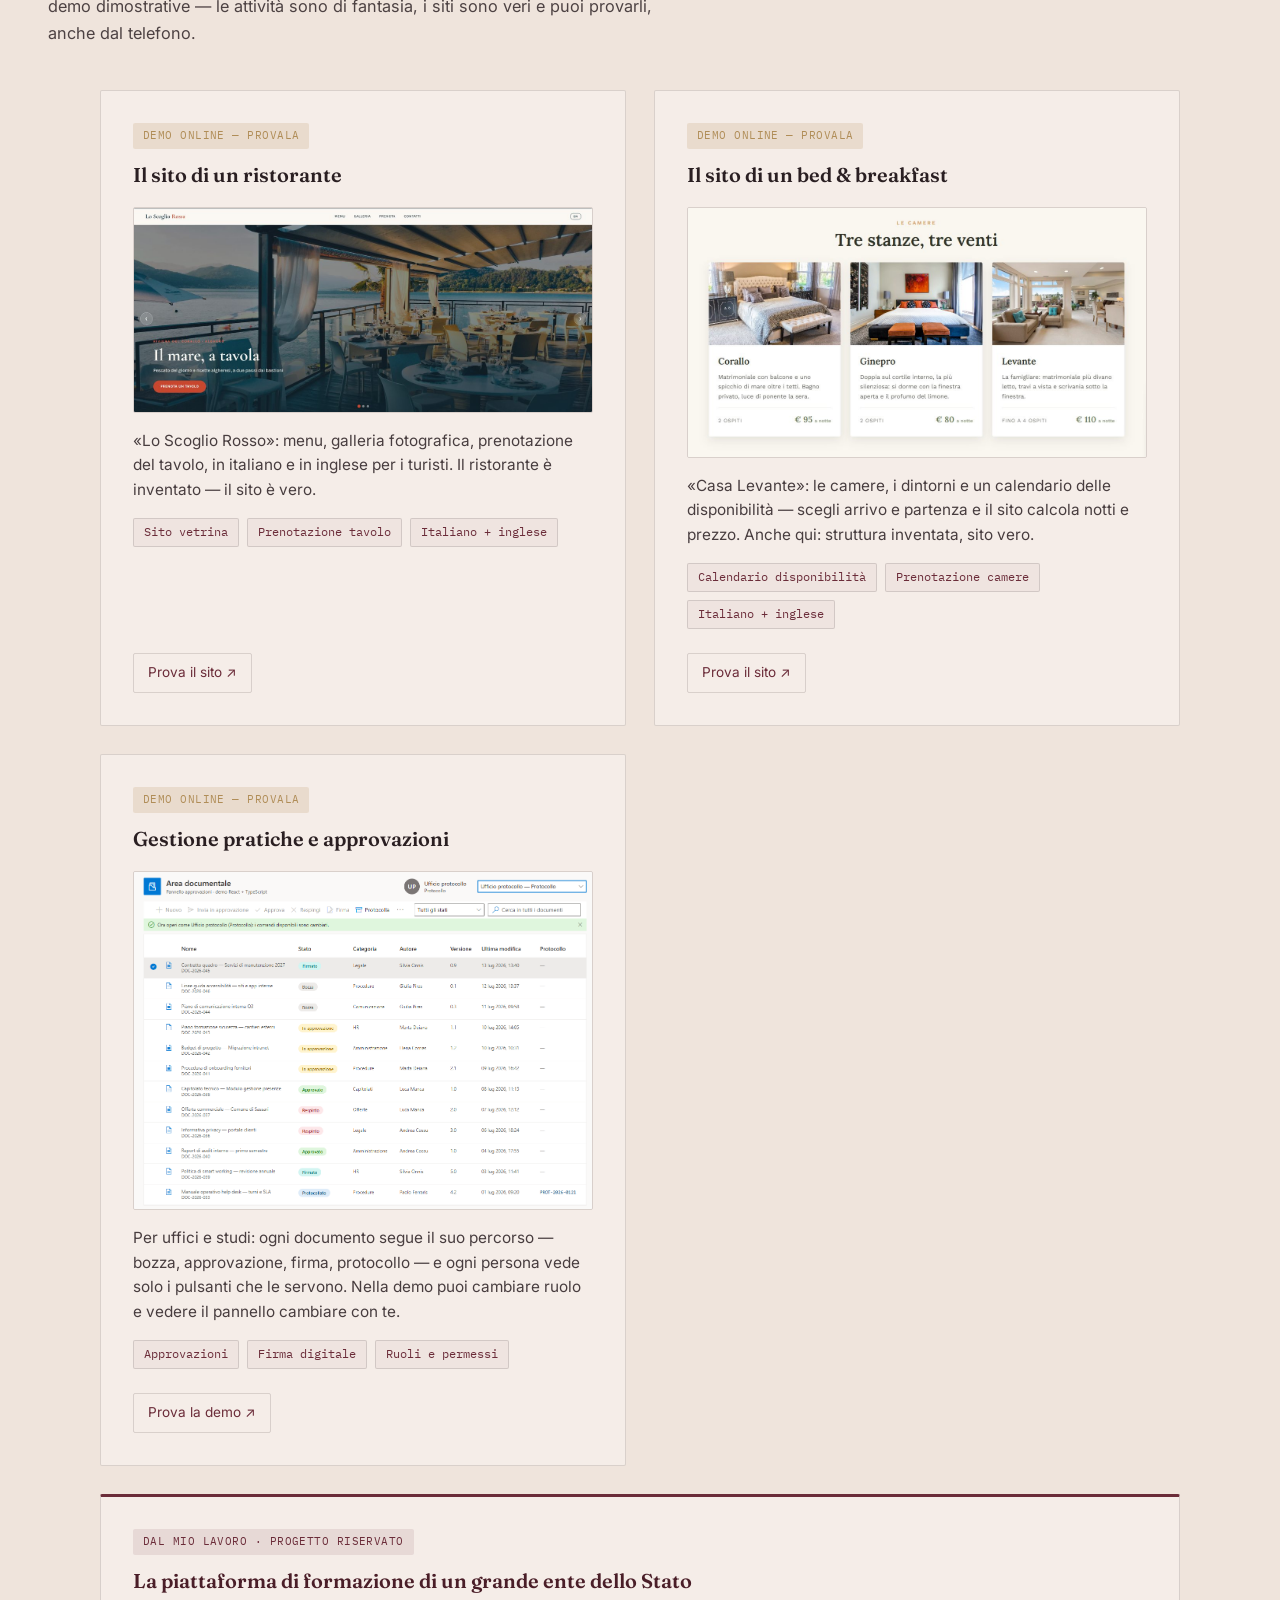
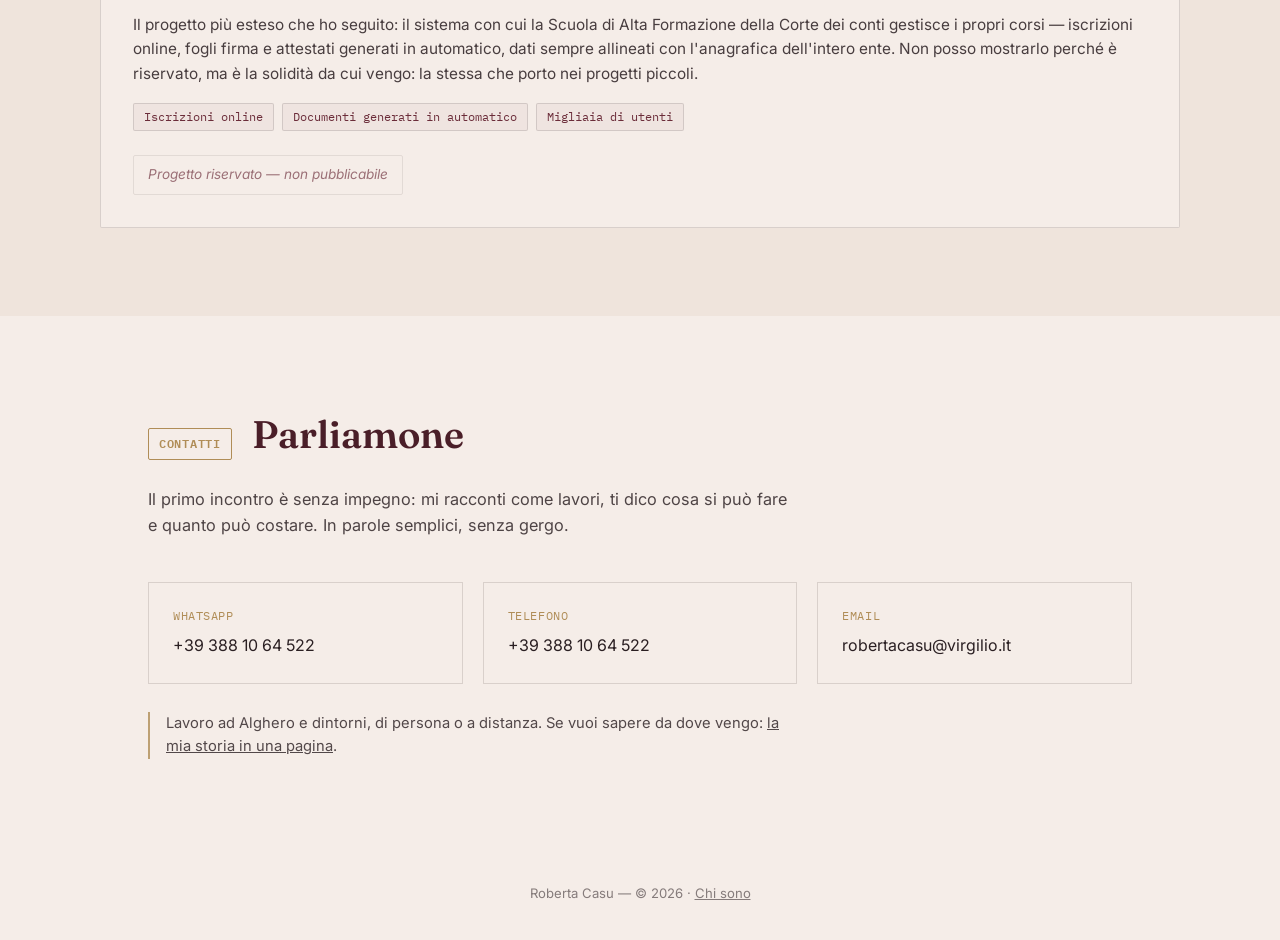
==== commit 732a700b: "Portfolio per clienti locali: home nuova, chi-sono, demo, meta tag" ====
--- a/index.html
+++ b/index.html
@@ -3,15 +3,17 @@
 <head>
 <meta charset="UTF-8">
 <meta name="viewport" content="width=device-width, initial-scale=1.0">
-<title>Roberta Casu — Microsoft 365 Solution Developer</title>
-<meta name="description" content="Portfolio di Roberta Casu, Microsoft 365 Solution Developer / Technical Lead. SPFx, React, .NET, Power Platform.">
+<title>Roberta Casu — Siti web e applicazioni · Alghero</title>
+<meta name="description" content="Siti web, prenotazioni online e strumenti che tolgono carta e lavoro ripetitivo, per attività e studi di Alghero e dintorni. Roberta Casu, sviluppatrice.">
 <meta name="theme-color" content="#6B2C39">
-<meta property="og:title" content="Roberta Casu — Microsoft 365 Solution Developer">
-<meta property="og:description" content="SPFx, React, .NET, Power Platform. Progetti dimostrativi con demo live e codice sorgente.">
+<meta property="og:title" content="Roberta Casu — Siti web e applicazioni · Alghero">
+<meta property="og:description" content="Siti veloci e curati, prenotazioni online e automazioni per attività e studi professionali. Prova le demo direttamente sul sito.">
 <meta property="og:type" content="website">
 <meta property="og:locale" content="it_IT">
-<!-- TODO Fase G3: aggiungere og:url e og:image con l'URL pubblico definitivo -->
-<meta name="twitter:card" content="summary">
+<meta property="og:url" content="https://robertacasu90.github.io/">
+<meta property="og:image" content="https://robertacasu90.github.io/assets/scoglio-rosso.jpg">
+<meta name="twitter:card" content="summary_large_image">
+<link rel="canonical" href="https://robertacasu90.github.io/">
 <link rel="icon" type="image/svg+xml" href="favicon.svg">
 <link rel="preconnect" href="https://fonts.googleapis.com">
 <link rel="preconnect" href="https://fonts.gstatic.com" crossorigin>
@@ -25,10 +27,9 @@
 <header class="topbar">
   <span class="topbar-mark">RC</span>
   <nav class="topbar-nav">
-    <a href="#lavoro">Esperienza</a>
-    <a href="#progetti">Progetti</a>
-    <a href="#competenze">Competenze</a>
-    <a href="#formazione">Formazione</a>
+    <a href="#servizi">Servizi</a>
+    <a href="#progetti">Demo</a>
+    <a href="chi-sono.html">Chi sono</a>
     <a href="#contatti">Contatti</a>
   </nav>
 </header>
@@ -36,261 +37,137 @@
 <main>
 
   <section class="hero" id="top">
-    <div class="hero-eyebrow">Alghero, Italia — disponibile per nuove opportunità</div>
+    <div class="hero-eyebrow">Alghero — siti web e applicazioni</div>
     <h1 class="hero-name">Roberta<br>Casu</h1>
-    <p class="hero-role">Microsoft&nbsp;365 Solution Developer <span class="hero-role-sep">/</span> Technical Lead</p>
-    <p class="hero-lede">Sette anni in informatica, oltre cinque nello sviluppo su ecosistema Microsoft 365 — SharePoint Framework, React, .NET. Progetti ad alta criticità, dalla scelta architetturale al code review.</p>
-    <p class="hero-badge">Appartenente alle categorie protette — L. 68/99, art. 18</p>
+    <p class="hero-role">Siti e strumenti digitali <span class="hero-role-sep">/</span> per la tua attività</p>
+    <p class="hero-lede">Faccio siti veloci e curati, prenotazioni online e strumenti che tolgono carta e lavoro ripetitivo. Vengo da sette anni di progetti per enti pubblici e grandi aziende: la stessa cura, al servizio delle attività di Alghero e dintorni.</p>
     <div class="hero-actions">
-      <a href="#progetti" class="btn btn-primary">Vedi i progetti</a>
-      <a href="cv-roberta-casu.pdf" class="btn btn-ghost">Scarica il CV</a>
+      <a href="#progetti" class="btn btn-primary">Prova le demo</a>
+      <a href="https://wa.me/393881064522" class="btn btn-ghost" target="_blank" rel="noopener">Scrivimi su WhatsApp</a>
     </div>
   </section>
 
-  <section class="section" id="lavoro">
-    <h2 class="section-title"><span class="section-num">Percorso</span>Esperienza professionale</h2>
+  <section class="section" id="servizi">
+    <h2 class="section-title"><span class="section-num">Servizi</span>Cosa posso fare per te</h2>
 
-    <ol class="timeline">
-      <li class="timeline-item">
-        <div class="timeline-when">Giu 2023 — presente</div>
-        <div class="timeline-body">
-          <h3>Microsoft 365 Solution Developer / Technical Lead</h3>
-          <p class="timeline-org">Lutech SoftJam · full remote</p>
-          <p>Progettazione di soluzioni enterprise su SharePoint Online (SPFx, React, TypeScript) per progetti ad alta criticità nel settore pubblico. Definisco standard di sviluppo, coordino il code review, gestisco l'integrazione con API RESTful e la configurazione delle App Registration su Azure. Refactoring strutturale di soluzioni esistenti e redazione della documentazione tecnica.</p>
-          <ul class="tag-list">
-            <li>SPFx</li><li>React</li><li>TypeScript</li><li>.NET (C#)</li><li>Azure AD</li><li>REST API</li>
-          </ul>
-        </div>
-      </li>
-
-      <li class="timeline-item">
-        <div class="timeline-when">Feb 2021 — Giu 2023</div>
-        <div class="timeline-body">
-          <h3>IT Support Technician</h3>
-          <p class="timeline-org">Bird &amp; Bird · Milano</p>
-          <p>Supporto tecnico in ambiente enterprise Microsoft — Windows Server, Exchange, gestione accessi remoti (VPN, Citrix) e formazione degli utenti sugli strumenti aziendali.</p>
-          <ul class="tag-list">
-            <li>Windows Server</li><li>Exchange</li><li>Active Directory</li>
-          </ul>
-        </div>
-      </li>
-
-      <li class="timeline-item">
-        <div class="timeline-when">Apr 2019 — Feb 2021</div>
-        <div class="timeline-body">
-          <h3>Analyst Solution Developer</h3>
-          <p class="timeline-org">Avanade Italy S.r.l. · Milano</p>
-          <p>Sviluppo front-end con Angular 10 e Bootstrap per progetti istituzionali. Responsabile dello sviluppo Power Apps e Power Automate su progetti di finance e controllo. Programmazione C# su SQL Server per applicativi gestionali, con attività di bug-fixing e sviluppo front-end su SharePoint Online e React/TypeScript.</p>
-          <ul class="tag-list">
-            <li>Angular</li><li>Power Apps</li><li>Power Automate</li><li>C#</li><li>SQL Server</li>
-          </ul>
-        </div>
-      </li>
-
-      <li class="timeline-item">
-        <div class="timeline-when">Ott 2014 — Lug 2018</div>
-        <div class="timeline-body">
-          <h3>Graphic Designer</h3>
-          <p class="timeline-org">Attività freelance</p>
-          <p>Collaborazioni con enti e aziende per la progettazione di materiale grafico e comunicazione visiva, dalla promozione ai prodotti destinati alla vendita.</p>
-          <ul class="tag-list">
-            <li>Illustrator</li><li>Photoshop</li><li>InDesign</li>
-          </ul>
-        </div>
-      </li>
-    </ol>
+    <div class="services-grid">
+      <div class="service-group">
+        <h3>Il sito per la tua attività</h3>
+        <p>Veloce, curato, leggibile dal telefono e fatto per farsi trovare su Google. Ed è tuo: niente abbonamenti misteriosi né piattaforme da cui non si riesce più a uscire.</p>
+      </div>
+      <div class="service-group">
+        <h3>Prenotazioni e richieste online</h3>
+        <p>Tavoli, camere, appuntamenti: il cliente prenota da solo dal sito e a te arriva tutto ordinato — anche via email o WhatsApp — senza telefonate a metà servizio.</p>
+      </div>
+      <div class="service-group">
+        <h3>Pratiche e documenti senza carta</h3>
+        <p>Preventivi, approvazioni, firme, archivio: ogni pratica segue il suo percorso e chi deve fare qualcosa lo vede subito. Pensato per studi professionali e uffici.</p>
+      </div>
+      <div class="service-group">
+        <h3>Meno lavoro ripetitivo</h3>
+        <p>Copiare dati da una parte all'altra, mandare sempre le stesse email, compilare tabelle: molte cose possono farsi da sole. Io le automatizzo, tu recuperi tempo.</p>
+      </div>
+    </div>
   </section>
 
   <section class="section section-alt" id="progetti">
-    <h2 class="section-title"><span class="section-num">Dimostrazioni</span>Progetti</h2>
-    <p class="section-intro">I progetti che seguo per lavoro riguardano enti pubblici e clienti enterprise coperti da riservatezza, quindi non sono pubblicabili. Qui sotto trovi progetti dimostrativi personali che ricreano lo stesso tipo di problema tecnico e lo stesso stack, costruiti per mostrare il mio modo di lavorare.</p>
+    <h2 class="section-title"><span class="section-num">Demo</span>Prova quello che faccio</h2>
+    <p class="section-intro">Da anni sviluppo applicazioni per enti pubblici e grandi aziende: quei progetti sono riservati e non posso mostrarli. Per farti vedere come lavoro ho preparato alcune demo dimostrative — le attività sono di fantasia, i siti sono veri e puoi provarli, anche dal telefono.</p>
 
     <div class="project-grid">
 
-      <article class="project-card project-card--featured">
+      <article class="project-card">
         <div class="project-card-head">
-          <span class="project-status project-status--enterprise">Progetto enterprise · Corte dei conti</span>
-          <h3>Piattaforma gestione formazione — Scuola di Alta Formazione</h3>
+          <span class="project-status project-status--live">Demo online — provala</span>
+          <h3>Il sito di un ristorante</h3>
         </div>
-        <p class="project-desc">Il progetto più esteso che ho seguito: piattaforma per la gestione dei corsi della Scuola di Alta Formazione presso la Corte dei conti. Una Power App riservata ai magistrati permette l'iscrizione ai corsi a loro destinati, con scrittura diretta su Dataverse. L'ufficio formazione amministra tutto da webpart SPFx (React/TypeScript): creazione corsi e sessioni, fogli firma generati da codice in base agli iscritti in presenza, attestati generati in base alla percentuale di frequenza. Il modello dati gestisce relazioni complesse tra corsi, sessioni e ruoli, ed è allineato quotidianamente con l'anagrafica dei dipendenti dell'intera Corte tramite un servizio in ascolto di chiamate SOAP e un flusso Power Automate di sincronizzazione.</p>
+        <a class="project-media" href="https://robertacasu90.github.io/scoglio-rosso/" target="_blank" rel="noopener" title="Prova il sito demo">
+          <img src="assets/scoglio-rosso.jpg" alt="Sito demo Lo Scoglio Rosso: pagina iniziale con foto a tutto schermo e menu del ristorante" loading="lazy">
+        </a>
+        <p class="project-desc">«Lo Scoglio Rosso»: menu, galleria fotografica, prenotazione del tavolo, in italiano e in inglese per i turisti. Il ristorante è inventato — il sito è vero.</p>
         <ul class="tag-list">
-          <li>SPFx</li><li>React</li><li>TypeScript</li><li>Dataverse</li><li>Power Apps</li><li>Power Automate</li><li>Integrazione SOAP</li><li>Generazione PDF</li>
+          <li>Sito vetrina</li><li>Prenotazione tavolo</li><li>Italiano + inglese</li>
         </ul>
         <div class="project-links">
-          <span class="project-link project-link--soon">Demo dimostrativa in preparazione</span>
+          <a href="https://robertacasu90.github.io/scoglio-rosso/" class="project-link" target="_blank" rel="noopener">Prova il sito ↗</a>
         </div>
       </article>
 
       <article class="project-card">
         <div class="project-card-head">
-          <span class="project-status project-status--live">Demo funzionante</span>
-          <h3>Pannello approvazioni documenti</h3>
+          <span class="project-status project-status--live">Demo online — provala</span>
+          <h3>Il sito di un bed &amp; breakfast</h3>
         </div>
-        <a class="project-media" href="https://robertacasu90.github.io/approval-dashboard/" target="_blank" rel="noopener" title="Prova la demo live">
-          <img src="assets/approval-dashboard.png" alt="Pannello approvazioni in stile SharePoint: lista documenti con badge di stato colorati, command bar con azione Protocolla abilitata per il ruolo Ufficio protocollo, documento firmato selezionato e numero di protocollo in colonna" loading="lazy">
+        <a class="project-media" href="https://robertacasu90.github.io/casa-levante/" target="_blank" rel="noopener" title="Prova il sito demo">
+          <img src="assets/casa-levante.jpg" alt="Sito demo Casa Levante: camere del B&B e calendario delle disponibilità" loading="lazy">
         </a>
-        <p class="project-desc">Pannello di gestione documentale in stile SharePoint costruito con React, TypeScript e Fluent UI (la stessa libreria delle web part SPFx): flusso completo bozza → approvazione → firma con impronta SHA-256 → protocollazione, command set abilitato in base a ruolo e stato del documento, tre ruoli simulati. Replica i pattern dei flussi approvativi che sviluppo in ambito enterprise; in preparazione la versione SPFx connessa a una lista SharePoint reale.</p>
+        <p class="project-desc">«Casa Levante»: le camere, i dintorni e un calendario delle disponibilità — scegli arrivo e partenza e il sito calcola notti e prezzo. Anche qui: struttura inventata, sito vero.</p>
         <ul class="tag-list">
-          <li>React</li><li>TypeScript</li><li>Fluent UI</li><li>Vite</li>
+          <li>Calendario disponibilità</li><li>Prenotazione camere</li><li>Italiano + inglese</li>
         </ul>
         <div class="project-links">
-          <a href="https://robertacasu90.github.io/approval-dashboard/" class="project-link" target="_blank" rel="noopener">Demo live ↗</a>
-          <a href="https://github.com/robertacasu90/approval-dashboard" class="project-link" target="_blank" rel="noopener">Codice sorgente ↗</a>
+          <a href="https://robertacasu90.github.io/casa-levante/" class="project-link" target="_blank" rel="noopener">Prova il sito ↗</a>
         </div>
       </article>
 
       <article class="project-card">
         <div class="project-card-head">
-          <span class="project-status project-status--live">Demo funzionante</span>
-          <h3>DataBridge — migrazione dati, console .NET</h3>
+          <span class="project-status project-status--live">Demo online — provala</span>
+          <h3>Gestione pratiche e approvazioni</h3>
         </div>
-        <a class="project-media" href="assets/databridge.gif" title="Guarda l'esecuzione completa (GIF, 10 s)">
-          <img src="assets/databridge.png" alt="Report di migrazione DataBridge nel terminale: 1.148 righe migrate su 1.200, scarti motivati e verifica per categoria riletta dal database" loading="lazy">
+        <a class="project-media" href="https://robertacasu90.github.io/approval-dashboard/" target="_blank" rel="noopener" title="Prova la demo">
+          <img src="assets/approval-dashboard.png" alt="Pannello di gestione documenti: elenco pratiche con stati colorati e pulsanti che cambiano in base al ruolo" loading="lazy">
         </a>
-        <p class="project-desc">Tool console in C# che migra dati da un export CSV a SQL Server: validazione riga per riga con scarti motivati, scrittura transazionale ("o tutto o niente") e verifica finale riletta direttamente dal database. Ricrea la logica dei tool di migrazione dati che ho sviluppato in ambito enterprise, con architettura a destinazioni intercambiabili.</p>
+        <p class="project-desc">Per uffici e studi: ogni documento segue il suo percorso — bozza, approvazione, firma, protocollo — e ogni persona vede solo i pulsanti che le servono. Nella demo puoi cambiare ruolo e vedere il pannello cambiare con te.</p>
         <ul class="tag-list">
-          <li>.NET / C#</li><li>SQL Server</li><li>ADO.NET</li><li>Migrazione dati</li>
+          <li>Approvazioni</li><li>Firma digitale</li><li>Ruoli e permessi</li>
         </ul>
         <div class="project-links">
-          <a href="assets/databridge.gif" class="project-link">Video dimostrativo ↗</a>
-          <a href="https://github.com/robertacasu90/databridge" class="project-link" target="_blank" rel="noopener">Codice sorgente ↗</a>
+          <a href="https://robertacasu90.github.io/approval-dashboard/" class="project-link" target="_blank" rel="noopener">Prova la demo ↗</a>
         </div>
       </article>
 
-      <article class="project-card">
+      <article class="project-card project-card--featured">
         <div class="project-card-head">
-          <span class="project-status project-status--config">Configurazione reale</span>
-          <h3>Integrazione API REST via Microsoft Graph</h3>
+          <span class="project-status project-status--enterprise">Dal mio lavoro · progetto riservato</span>
+          <h3>La piattaforma di formazione di un grande ente dello Stato</h3>
         </div>
-        <p class="project-desc">Piccolo servizio che autentica tramite App Registration su Azure AD e interroga Microsoft Graph per leggere dati utente e calendario, esposti poi via API REST a un client di test. La configurazione Azure è reale e documentata passo passo.</p>
+        <p class="project-desc">Il progetto più esteso che ho seguito: il sistema con cui la Scuola di Alta Formazione della Corte dei conti gestisce i propri corsi — iscrizioni online, fogli firma e attestati generati in automatico, dati sempre allineati con l'anagrafica dell'intero ente. Non posso mostrarlo perché è riservato, ma è la solidità da cui vengo: la stessa che porto nei progetti piccoli.</p>
         <ul class="tag-list">
-          <li>Azure App Registration</li><li>OAuth 2.0</li><li>Microsoft Graph</li><li>REST API</li>
+          <li>Iscrizioni online</li><li>Documenti generati in automatico</li><li>Migliaia di utenti</li>
         </ul>
         <div class="project-links">
-          <a href="#" class="project-link">Guida alla configurazione ↗</a>
-          <a href="#" class="project-link">Codice sorgente ↗</a>
-        </div>
-      </article>
-
-      <article class="project-card">
-        <div class="project-card-head">
-          <span class="project-status project-status--concept">Progetto concettuale</span>
-          <h3>Flusso approvazione ferie</h3>
-        </div>
-        <p class="project-desc">Architettura di un flusso di richiesta e approvazione ferie: Power App per l'invio della richiesta, Power Automate per instradare l'approvazione al responsabile, notifiche via Teams. Documentato con diagramma architetturale del flusso; in preparazione la versione funzionante nel tenant di test.</p>
-        <ul class="tag-list">
-          <li>Power Apps</li><li>Power Automate</li><li>Dataverse</li>
-        </ul>
-        <div class="project-links">
-          <a href="assets/ferie-flow-diagram.svg" class="project-link" target="_blank" rel="noopener">Diagramma del flusso ↗</a>
+          <span class="project-link project-link--soon">Progetto riservato — non pubblicabile</span>
         </div>
       </article>
 
     </div>
   </section>
 
-  <section class="section" id="competenze">
-    <h2 class="section-title"><span class="section-num">Strumenti</span>Competenze</h2>
-
-    <div class="skills-grid">
-      <div class="skill-group">
-        <h3>Sviluppo Microsoft 365</h3>
-        <p>SharePoint Framework (SPFx), SharePoint Online, React, TypeScript, Dataverse, Power Automate, Power Apps</p>
-      </div>
-      <div class="skill-group">
-        <h3>Backend &amp; Cloud</h3>
-        <p>.NET (C#), REST API, Microsoft SQL Server, Azure App Registration, OAuth / Microsoft Graph</p>
-      </div>
-      <div class="skill-group">
-        <h3>Leadership tecnica</h3>
-        <p>Technical governance, solution design, code review, definizione standard di sviluppo, refactoring applicativo</p>
-      </div>
-      <div class="skill-group">
-        <h3>Altri linguaggi</h3>
-        <p>Angular, PHP, Java, Swift</p>
-      </div>
-      <div class="skill-group">
-        <h3>Strumenti</h3>
-        <p>Azure DevOps, Git, Jira, Visual Studio, VS Code, Vite, gulp/webpack (toolchain SPFx)</p>
-      </div>
-      <div class="skill-group">
-        <h3>Certificazioni</h3>
-        <p>AZ-900 Microsoft Azure Fundamentals, PL-900 Power Platform Fundamentals, MOS Master (Excel Expert, Outlook, PowerPoint, Word Expert), Progettista di Sistemi Multimediali (qualifica riconosciuta ai sensi della L. 845/78 in Italia e UE)</p>
-      </div>
-      <div class="skill-group">
-        <h3>Lingue e altro</h3>
-        <p>Inglese B2/C1 (corso EAC Edinburgh, Erasmus a Lisbona), patente B</p>
-      </div>
-    </div>
-  </section>
-
-  <section class="section" id="formazione">
-    <h2 class="section-title"><span class="section-num">Studi</span>Formazione</h2>
-
-    <ol class="timeline">
-      <li class="timeline-item">
-        <div class="timeline-when">2018 · QEQ 7</div>
-        <div class="timeline-body">
-          <h3>Master ARTOO CAMPUS — Web &amp; Mobile Development</h3>
-          <p class="timeline-org">Management Academy Sida Group · Ancona</p>
-        </div>
-      </li>
-      <li class="timeline-item">
-        <div class="timeline-when">2016 — 2018 · QEQ 8 · 100/100</div>
-        <div class="timeline-body">
-          <h3>Specializzazione biennale in metodologie psicopedagogiche</h3>
-          <p class="timeline-org">Università "Dante Alighieri" · Reggio Calabria</p>
-          <p>Gestione dell'insegnamento-apprendimento nell'ambito didattico.</p>
-        </div>
-      </li>
-      <li class="timeline-item">
-        <div class="timeline-when">2015 — 2016 · QEQ 7 · 100/100</div>
-        <div class="timeline-body">
-          <h3>Master "Arte della matematica e matematica dell'arte"</h3>
-          <p class="timeline-org">Accademia di Belle Arti "Michelangelo" · Agrigento</p>
-        </div>
-      </li>
-      <li class="timeline-item">
-        <div class="timeline-when">2013 — 2015 · QEQ 7 · 104/110</div>
-        <div class="timeline-body">
-          <h3>Diploma accademico di secondo livello in pittura e storia dell'arte</h3>
-          <p class="timeline-org">Accademia di Belle Arti Pietro Vannucci · Perugia</p>
-        </div>
-      </li>
-      <li class="timeline-item">
-        <div class="timeline-when">2009 — 2013 · QEQ 6 · 108/110</div>
-        <div class="timeline-body">
-          <h3>Laurea di primo livello in Disegno Industriale / Design</h3>
-          <p class="timeline-org">Università degli Studi di Sassari · Facoltà di Architettura · Alghero</p>
-        </div>
-      </li>
-    </ol>
-  </section>
-
-  <section class="section section-alt" id="contatti">
+  <section class="section" id="contatti">
     <h2 class="section-title"><span class="section-num">Contatti</span>Parliamone</h2>
-    <p class="section-intro">Sono disponibile per nuove opportunità come Microsoft 365 Solution Developer o Technical Lead.</p>
+    <p class="section-intro">Il primo incontro è senza impegno: mi racconti come lavori, ti dico cosa si può fare e quanto può costare. In parole semplici, senza gergo.</p>
     <div class="contact-grid">
-      <a href="mailto:robertacasu@virgilio.it" class="contact-item">
-        <span class="contact-label">Email</span>
-        <span class="contact-value">robertacasu@virgilio.it</span>
+      <a href="https://wa.me/393881064522" class="contact-item" target="_blank" rel="noopener">
+        <span class="contact-label">WhatsApp</span>
+        <span class="contact-value">+39 388 10 64 522</span>
       </a>
       <a href="tel:+393881064522" class="contact-item">
         <span class="contact-label">Telefono</span>
         <span class="contact-value">+39 388 10 64 522</span>
       </a>
-      <span class="contact-item contact-item--static">
-        <span class="contact-label">Sede</span>
-        <span class="contact-value">Alghero (SS), Italia</span>
-      </span>
+      <a href="mailto:robertacasu@virgilio.it" class="contact-item">
+        <span class="contact-label">Email</span>
+        <span class="contact-value">robertacasu@virgilio.it</span>
+      </a>
     </div>
-    <p class="contact-note">Dichiaro di appartenere ad una categoria protetta ai sensi della legge 68/99 (art. 18 — orfani e coniugi superstiti dei deceduti per causa di lavoro, di guerra o di servizio).</p>
+    <p class="contact-note">Lavoro ad Alghero e dintorni, di persona o a distanza. Se vuoi sapere da dove vengo: <a href="chi-sono.html">la mia storia in una pagina</a>.</p>
   </section>
 
 </main>
 
 <footer class="footer">
-  <span>Roberta Casu — © 2026</span>
+  <span>Roberta Casu — © 2026 · <a href="chi-sono.html">Chi sono</a></span>
 </footer>
 
 <script src="script.js"></script>
--- a/styles.css
+++ b/styles.css
@@ -353,6 +353,26 @@
 }
 .skill-group p{ margin:0; font-size:0.92rem; opacity:0.85; }
 
+/* ---------- Servizi (home per clienti) ---------- */
+.services-grid{
+  display:grid;
+  grid-template-columns:repeat(2, 1fr);
+  gap:1px;
+  background:var(--line);
+  border:1px solid var(--line);
+}
+.service-group{ background:var(--crema); padding:34px; }
+.section-alt .service-group{ background:var(--crema); }
+.service-group h3{
+  font-family:var(--font-display);
+  font-weight:600;
+  font-size:1.22rem;
+  margin:0 0 10px;
+  color:var(--bordeaux-deep);
+}
+.service-group p{ margin:0; font-size:0.97rem; opacity:0.85; }
+@media (max-width: 860px){ .services-grid{ grid-template-columns:1fr; } }
+
 /* ---------- Contact ---------- */
 .contact-grid{
   display:grid;
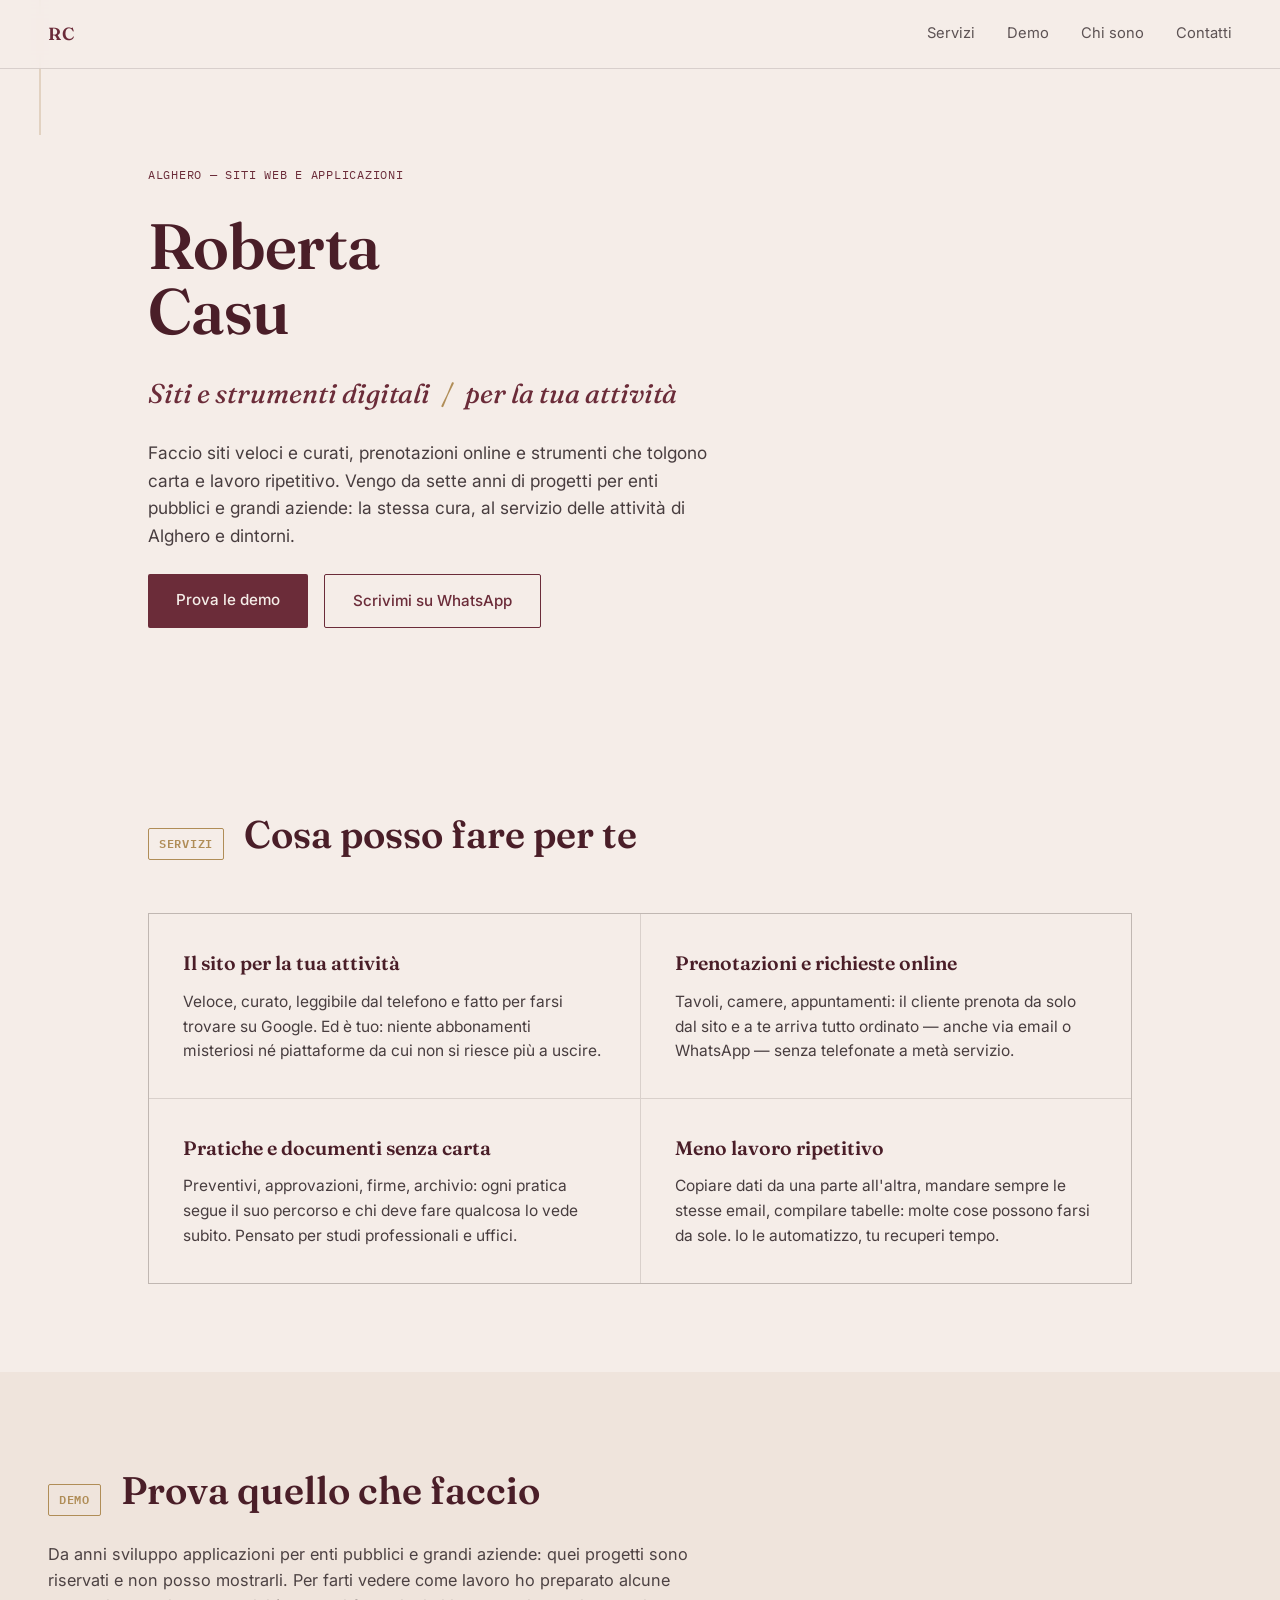
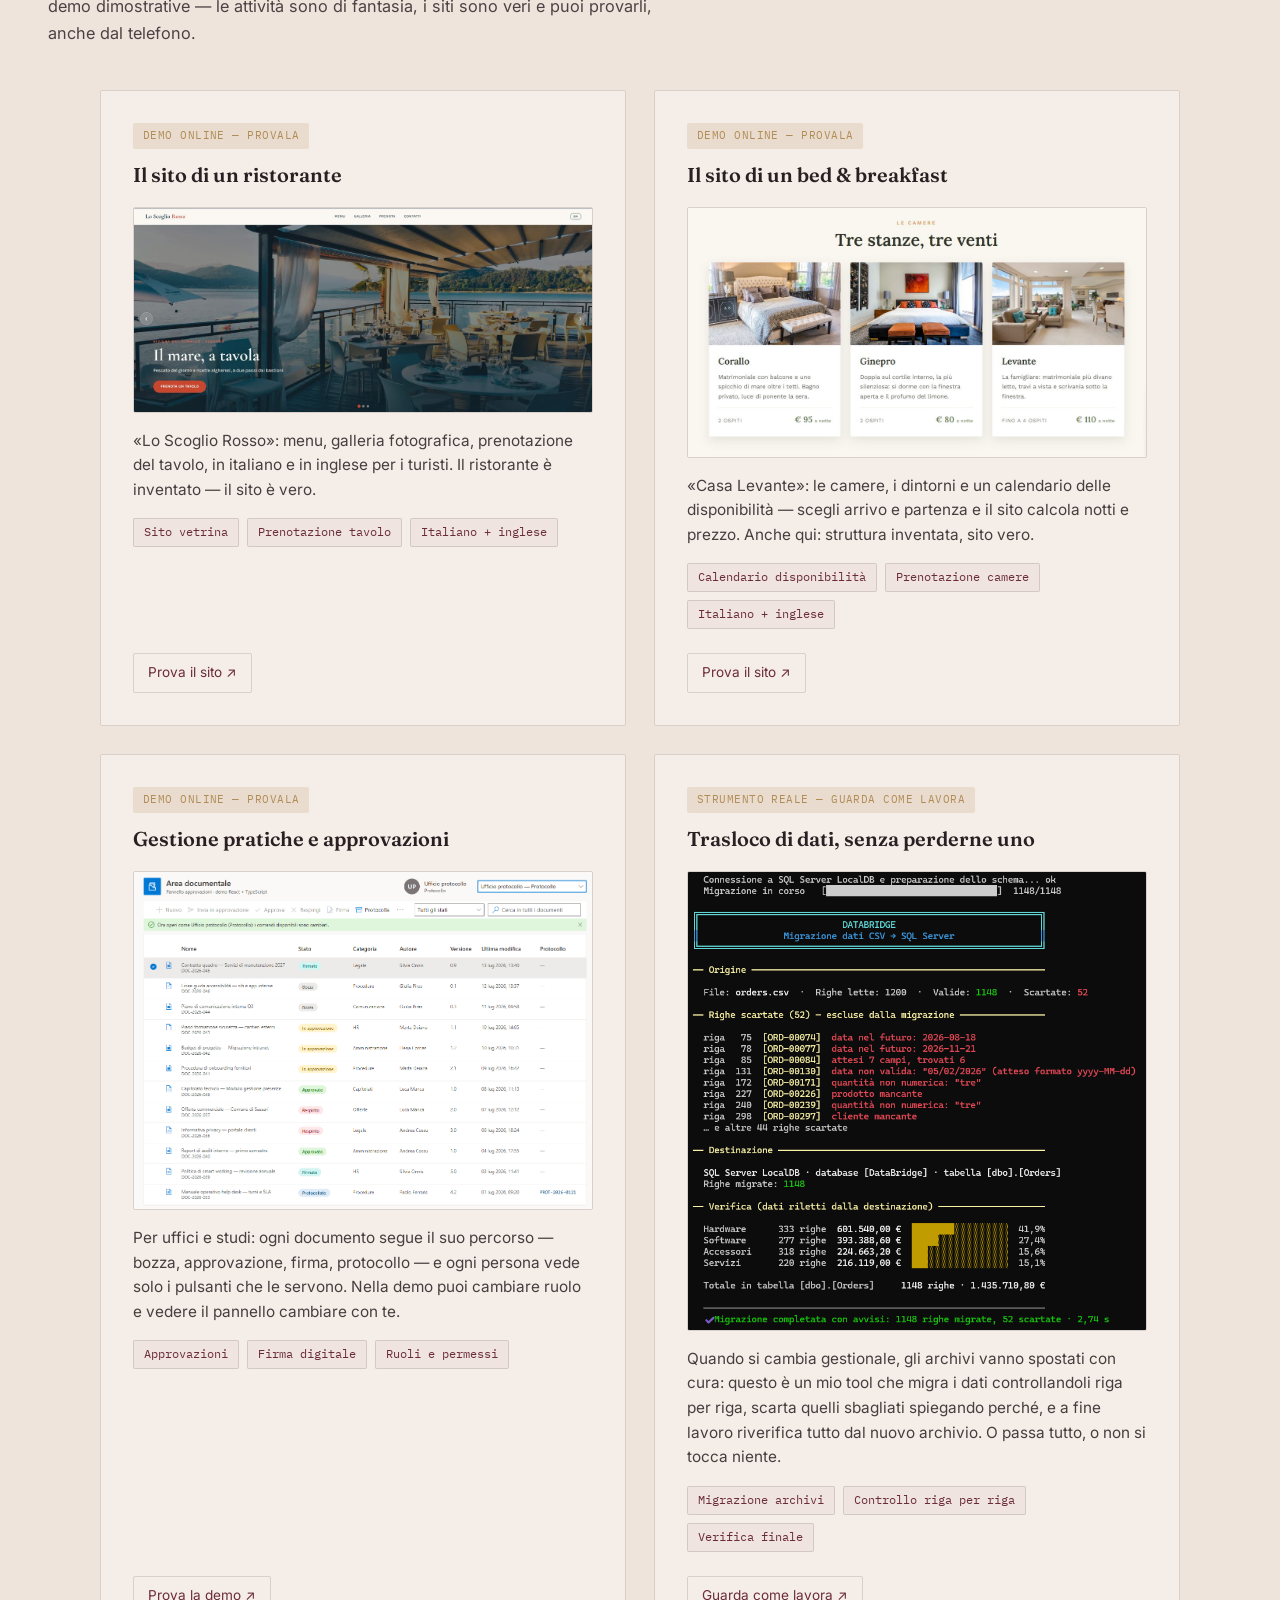
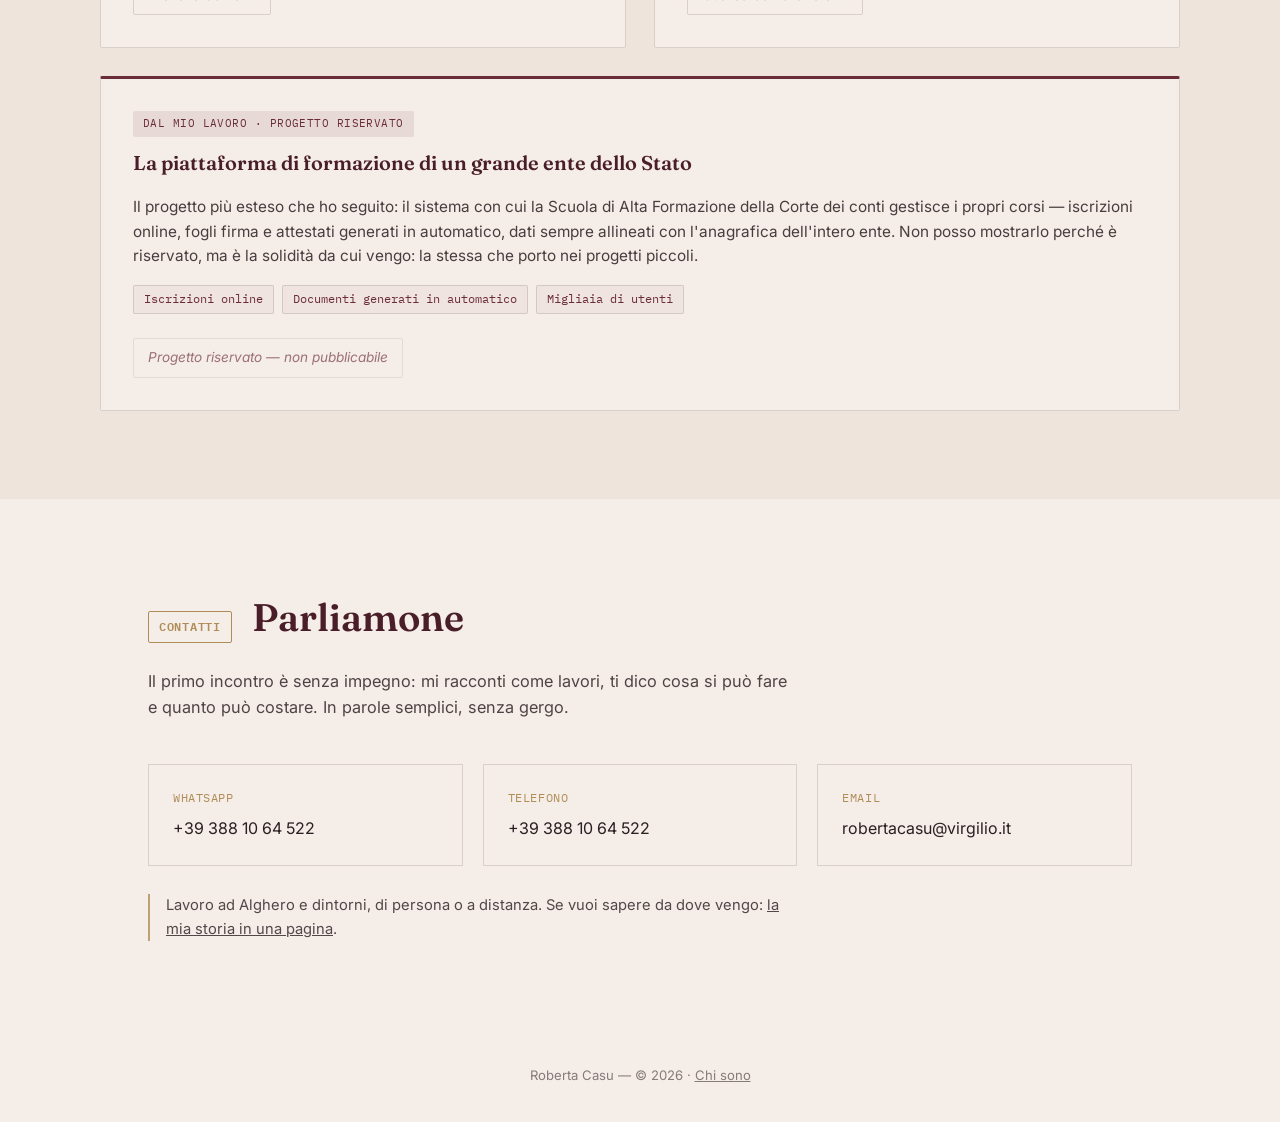
==== commit f8822190: "Card DataBridge e rifiniture finali" ====
--- a/index.html
+++ b/index.html
@@ -127,6 +127,23 @@
         </div>
       </article>
 
+      <article class="project-card">
+        <div class="project-card-head">
+          <span class="project-status project-status--live">Strumento reale — guarda come lavora</span>
+          <h3>Trasloco di dati, senza perderne uno</h3>
+        </div>
+        <a class="project-media" href="assets/databridge.gif" title="Guarda l'esecuzione completa (GIF, 10 s)">
+          <img src="assets/databridge.png" alt="Report del tool DataBridge nel terminale: righe migrate, scarti motivati e verifica finale riletta dal database" loading="lazy">
+        </a>
+        <p class="project-desc">Quando si cambia gestionale, gli archivi vanno spostati con cura: questo è un mio tool che migra i dati controllandoli riga per riga, scarta quelli sbagliati spiegando perché, e a fine lavoro riverifica tutto dal nuovo archivio. O passa tutto, o non si tocca niente.</p>
+        <ul class="tag-list">
+          <li>Migrazione archivi</li><li>Controllo riga per riga</li><li>Verifica finale</li>
+        </ul>
+        <div class="project-links">
+          <a href="assets/databridge.gif" class="project-link">Guarda come lavora ↗</a>
+        </div>
+      </article>
+
       <article class="project-card project-card--featured">
         <div class="project-card-head">
           <span class="project-status project-status--enterprise">Dal mio lavoro · progetto riservato</span>
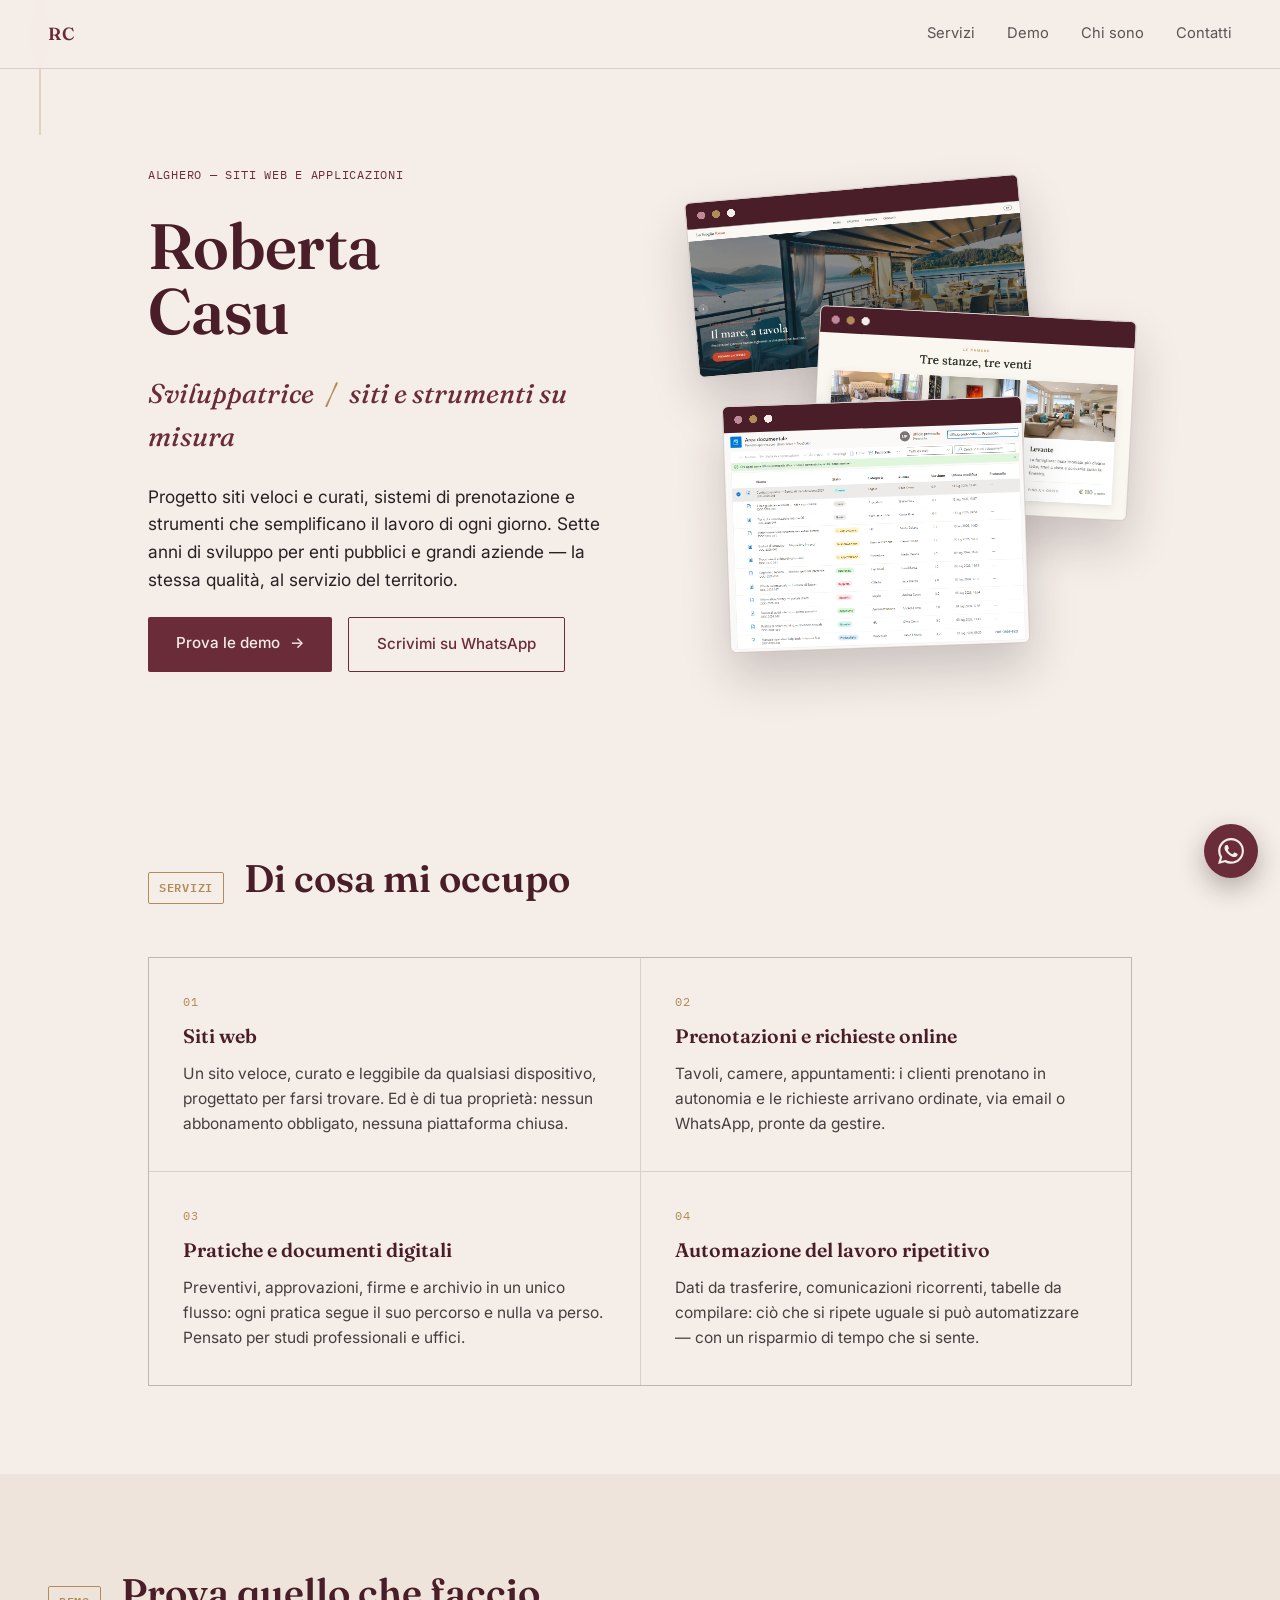
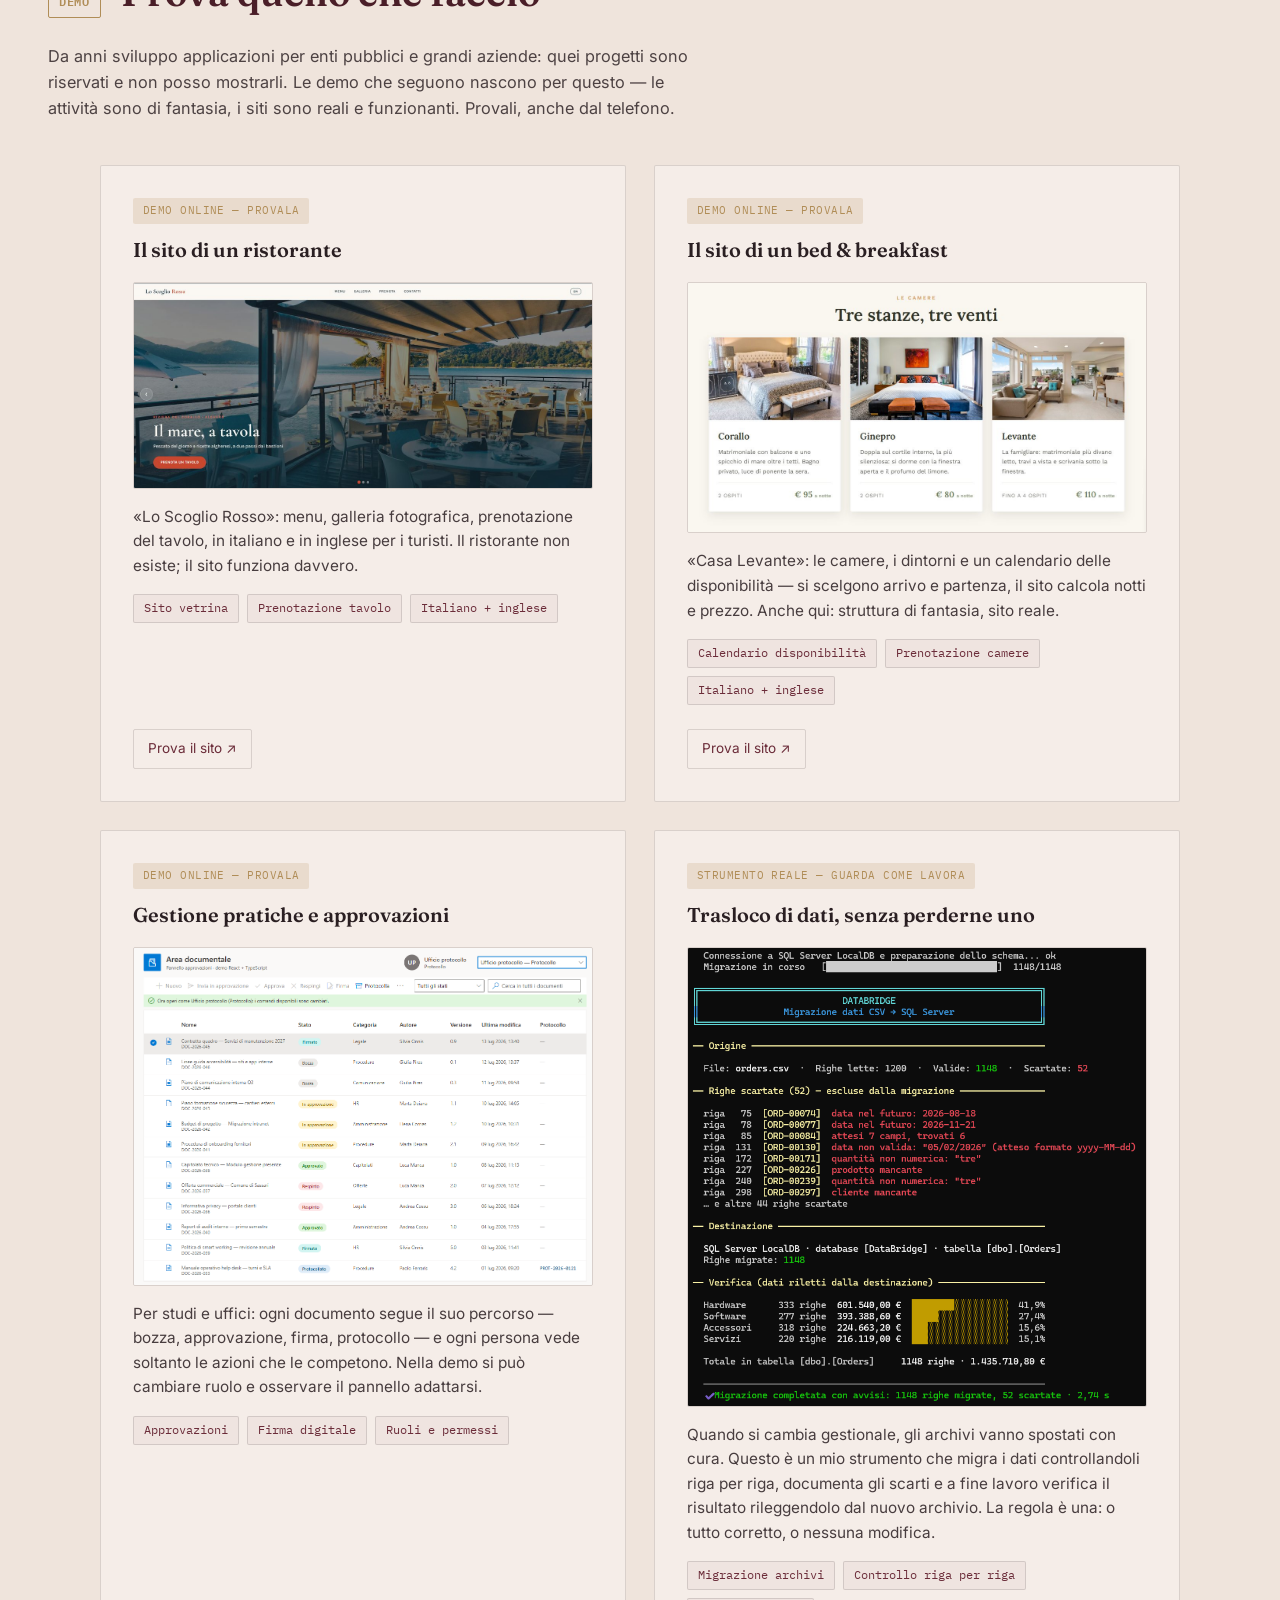
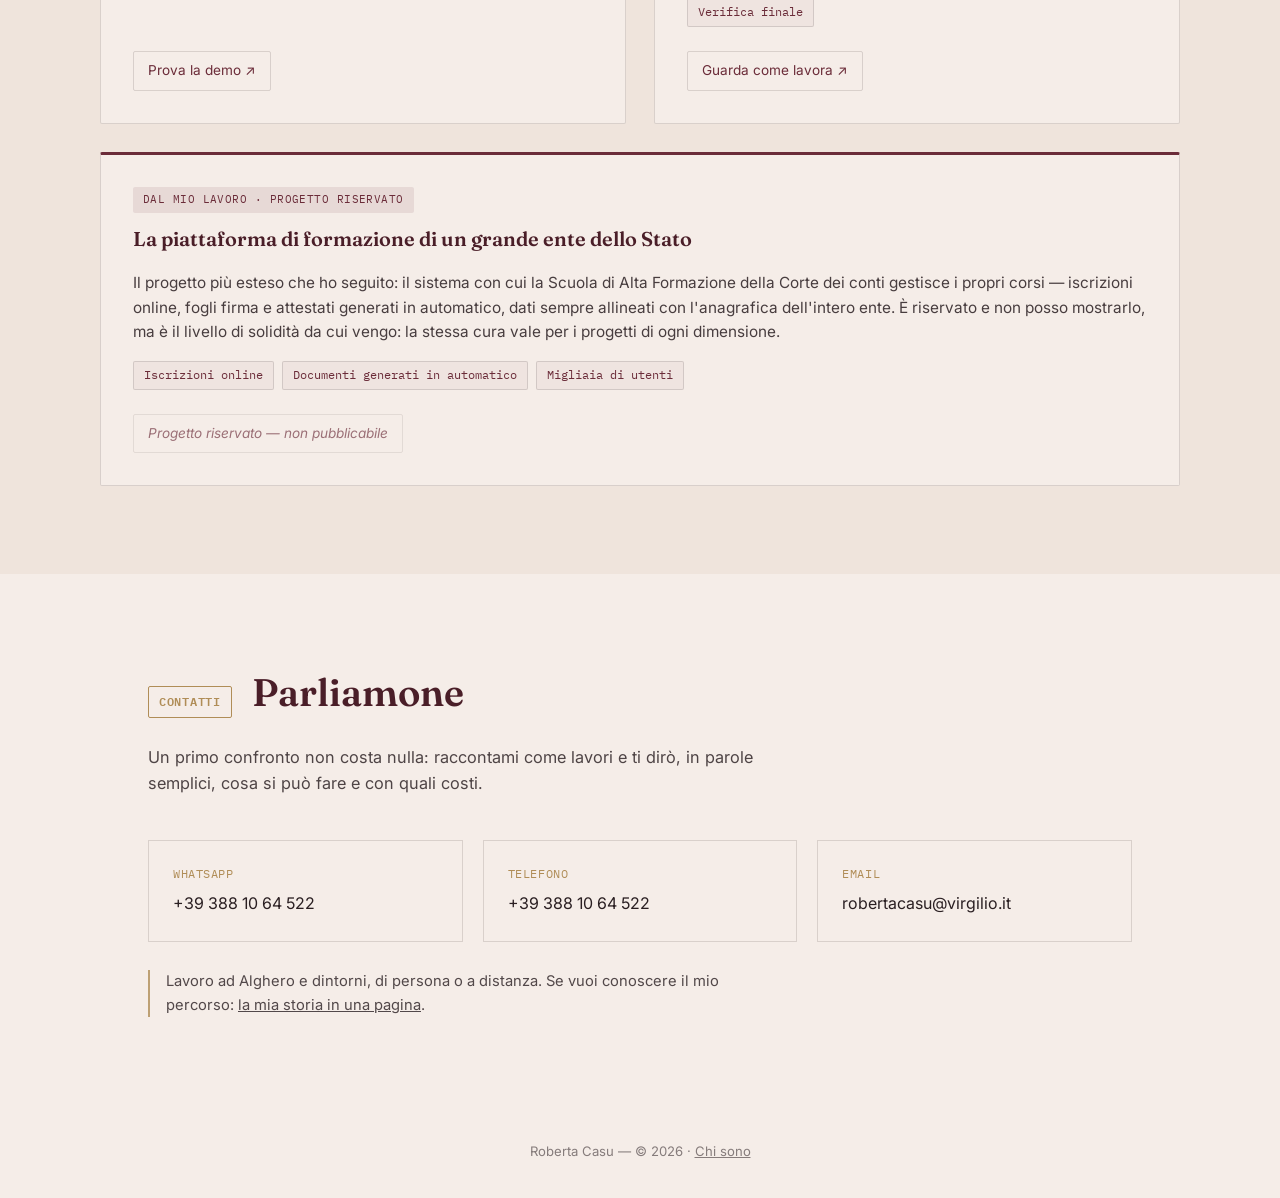
==== commit 2831a066: "Restyle v2" ====
--- a/index.html
+++ b/index.html
@@ -4,7 +4,7 @@
 <meta charset="UTF-8">
 <meta name="viewport" content="width=device-width, initial-scale=1.0">
 <title>Roberta Casu — Siti web e applicazioni · Alghero</title>
-<meta name="description" content="Siti web, prenotazioni online e strumenti che tolgono carta e lavoro ripetitivo, per attività e studi di Alghero e dintorni. Roberta Casu, sviluppatrice.">
+<meta name="description" content="Siti web, prenotazioni online e strumenti digitali per attività e studi professionali di Alghero e dintorni. Roberta Casu, sviluppatrice.">
 <meta name="theme-color" content="#6B2C39">
 <meta property="og:title" content="Roberta Casu — Siti web e applicazioni · Alghero">
 <meta property="og:description" content="Siti veloci e curati, prenotazioni online e automazioni per attività e studi professionali. Prova le demo direttamente sul sito.">
@@ -36,43 +36,66 @@
 
 <main>
 
-  <section class="hero" id="top">
-    <div class="hero-eyebrow">Alghero — siti web e applicazioni</div>
-    <h1 class="hero-name">Roberta<br>Casu</h1>
-    <p class="hero-role">Siti e strumenti digitali <span class="hero-role-sep">/</span> per la tua attività</p>
-    <p class="hero-lede">Faccio siti veloci e curati, prenotazioni online e strumenti che tolgono carta e lavoro ripetitivo. Vengo da sette anni di progetti per enti pubblici e grandi aziende: la stessa cura, al servizio delle attività di Alghero e dintorni.</p>
-    <div class="hero-actions">
-      <a href="#progetti" class="btn btn-primary">Prova le demo</a>
-      <a href="https://wa.me/393881064522" class="btn btn-ghost" target="_blank" rel="noopener">Scrivimi su WhatsApp</a>
+  <section class="hero hero--split" id="top">
+    <div class="hero-text">
+      <div class="hero-eyebrow">Alghero — siti web e applicazioni</div>
+      <h1 class="hero-name">Roberta<br>Casu</h1>
+      <p class="hero-role">Sviluppatrice <span class="hero-role-sep">/</span> siti e strumenti su misura</p>
+      <p class="hero-lede">Progetto siti veloci e curati, sistemi di prenotazione e strumenti che semplificano il lavoro di ogni giorno. Sette anni di sviluppo per enti pubblici e grandi aziende — la stessa qualità, al servizio del territorio.</p>
+      <div class="hero-actions">
+        <a href="#progetti" class="btn btn-primary btn-arrow">Prova le demo</a>
+        <a href="https://wa.me/393881064522" class="btn btn-ghost" target="_blank" rel="noopener">Scrivimi su WhatsApp</a>
+      </div>
+    </div>
+    <div class="hero-visual">
+      <div class="hv hv--1">
+        <a class="hv-card" href="https://robertacasu90.github.io/scoglio-rosso/" target="_blank" rel="noopener" title="Sito demo — Lo Scoglio Rosso">
+          <img src="assets/scoglio-rosso.jpg" alt="Anteprima del sito demo di un ristorante">
+        </a>
+      </div>
+      <div class="hv hv--2">
+        <a class="hv-card" href="https://robertacasu90.github.io/casa-levante/" target="_blank" rel="noopener" title="Sito demo — Casa Levante">
+          <img src="assets/casa-levante.jpg" alt="Anteprima del sito demo di un bed and breakfast">
+        </a>
+      </div>
+      <div class="hv hv--3">
+        <a class="hv-card" href="https://robertacasu90.github.io/approval-dashboard/" target="_blank" rel="noopener" title="Demo — gestione pratiche">
+          <img src="assets/approval-dashboard.png" alt="Anteprima del pannello di gestione pratiche">
+        </a>
+      </div>
     </div>
   </section>
 
   <section class="section" id="servizi">
-    <h2 class="section-title"><span class="section-num">Servizi</span>Cosa posso fare per te</h2>
+    <h2 class="section-title"><span class="section-num">Servizi</span>Di cosa mi occupo</h2>
 
     <div class="services-grid">
       <div class="service-group">
-        <h3>Il sito per la tua attività</h3>
-        <p>Veloce, curato, leggibile dal telefono e fatto per farsi trovare su Google. Ed è tuo: niente abbonamenti misteriosi né piattaforme da cui non si riesce più a uscire.</p>
-      </div>
-      <div class="service-group">
+        <span class="service-num">01</span>
+        <h3>Siti web</h3>
+        <p>Un sito veloce, curato e leggibile da qualsiasi dispositivo, progettato per farsi trovare. Ed è di tua proprietà: nessun abbonamento obbligato, nessuna piattaforma chiusa.</p>
+      </div>
+      <div class="service-group">
+        <span class="service-num">02</span>
         <h3>Prenotazioni e richieste online</h3>
-        <p>Tavoli, camere, appuntamenti: il cliente prenota da solo dal sito e a te arriva tutto ordinato — anche via email o WhatsApp — senza telefonate a metà servizio.</p>
-      </div>
-      <div class="service-group">
-        <h3>Pratiche e documenti senza carta</h3>
-        <p>Preventivi, approvazioni, firme, archivio: ogni pratica segue il suo percorso e chi deve fare qualcosa lo vede subito. Pensato per studi professionali e uffici.</p>
-      </div>
-      <div class="service-group">
-        <h3>Meno lavoro ripetitivo</h3>
-        <p>Copiare dati da una parte all'altra, mandare sempre le stesse email, compilare tabelle: molte cose possono farsi da sole. Io le automatizzo, tu recuperi tempo.</p>
+        <p>Tavoli, camere, appuntamenti: i clienti prenotano in autonomia e le richieste arrivano ordinate, via email o WhatsApp, pronte da gestire.</p>
+      </div>
+      <div class="service-group">
+        <span class="service-num">03</span>
+        <h3>Pratiche e documenti digitali</h3>
+        <p>Preventivi, approvazioni, firme e archivio in un unico flusso: ogni pratica segue il suo percorso e nulla va perso. Pensato per studi professionali e uffici.</p>
+      </div>
+      <div class="service-group">
+        <span class="service-num">04</span>
+        <h3>Automazione del lavoro ripetitivo</h3>
+        <p>Dati da trasferire, comunicazioni ricorrenti, tabelle da compilare: ciò che si ripete uguale si può automatizzare — con un risparmio di tempo che si sente.</p>
       </div>
     </div>
   </section>
 
   <section class="section section-alt" id="progetti">
     <h2 class="section-title"><span class="section-num">Demo</span>Prova quello che faccio</h2>
-    <p class="section-intro">Da anni sviluppo applicazioni per enti pubblici e grandi aziende: quei progetti sono riservati e non posso mostrarli. Per farti vedere come lavoro ho preparato alcune demo dimostrative — le attività sono di fantasia, i siti sono veri e puoi provarli, anche dal telefono.</p>
+    <p class="section-intro">Da anni sviluppo applicazioni per enti pubblici e grandi aziende: quei progetti sono riservati e non posso mostrarli. Le demo che seguono nascono per questo — le attività sono di fantasia, i siti sono reali e funzionanti. Provali, anche dal telefono.</p>
 
     <div class="project-grid">
 
@@ -84,7 +107,7 @@
         <a class="project-media" href="https://robertacasu90.github.io/scoglio-rosso/" target="_blank" rel="noopener" title="Prova il sito demo">
           <img src="assets/scoglio-rosso.jpg" alt="Sito demo Lo Scoglio Rosso: pagina iniziale con foto a tutto schermo e menu del ristorante" loading="lazy">
         </a>
-        <p class="project-desc">«Lo Scoglio Rosso»: menu, galleria fotografica, prenotazione del tavolo, in italiano e in inglese per i turisti. Il ristorante è inventato — il sito è vero.</p>
+        <p class="project-desc">«Lo Scoglio Rosso»: menu, galleria fotografica, prenotazione del tavolo, in italiano e in inglese per i turisti. Il ristorante non esiste; il sito funziona davvero.</p>
         <ul class="tag-list">
           <li>Sito vetrina</li><li>Prenotazione tavolo</li><li>Italiano + inglese</li>
         </ul>
@@ -101,7 +124,7 @@
         <a class="project-media" href="https://robertacasu90.github.io/casa-levante/" target="_blank" rel="noopener" title="Prova il sito demo">
           <img src="assets/casa-levante.jpg" alt="Sito demo Casa Levante: camere del B&B e calendario delle disponibilità" loading="lazy">
         </a>
-        <p class="project-desc">«Casa Levante»: le camere, i dintorni e un calendario delle disponibilità — scegli arrivo e partenza e il sito calcola notti e prezzo. Anche qui: struttura inventata, sito vero.</p>
+        <p class="project-desc">«Casa Levante»: le camere, i dintorni e un calendario delle disponibilità — si scelgono arrivo e partenza, il sito calcola notti e prezzo. Anche qui: struttura di fantasia, sito reale.</p>
         <ul class="tag-list">
           <li>Calendario disponibilità</li><li>Prenotazione camere</li><li>Italiano + inglese</li>
         </ul>
@@ -118,7 +141,7 @@
         <a class="project-media" href="https://robertacasu90.github.io/approval-dashboard/" target="_blank" rel="noopener" title="Prova la demo">
           <img src="assets/approval-dashboard.png" alt="Pannello di gestione documenti: elenco pratiche con stati colorati e pulsanti che cambiano in base al ruolo" loading="lazy">
         </a>
-        <p class="project-desc">Per uffici e studi: ogni documento segue il suo percorso — bozza, approvazione, firma, protocollo — e ogni persona vede solo i pulsanti che le servono. Nella demo puoi cambiare ruolo e vedere il pannello cambiare con te.</p>
+        <p class="project-desc">Per studi e uffici: ogni documento segue il suo percorso — bozza, approvazione, firma, protocollo — e ogni persona vede soltanto le azioni che le competono. Nella demo si può cambiare ruolo e osservare il pannello adattarsi.</p>
         <ul class="tag-list">
           <li>Approvazioni</li><li>Firma digitale</li><li>Ruoli e permessi</li>
         </ul>
@@ -135,7 +158,7 @@
         <a class="project-media" href="assets/databridge.gif" title="Guarda l'esecuzione completa (GIF, 10 s)">
           <img src="assets/databridge.png" alt="Report del tool DataBridge nel terminale: righe migrate, scarti motivati e verifica finale riletta dal database" loading="lazy">
         </a>
-        <p class="project-desc">Quando si cambia gestionale, gli archivi vanno spostati con cura: questo è un mio tool che migra i dati controllandoli riga per riga, scarta quelli sbagliati spiegando perché, e a fine lavoro riverifica tutto dal nuovo archivio. O passa tutto, o non si tocca niente.</p>
+        <p class="project-desc">Quando si cambia gestionale, gli archivi vanno spostati con cura. Questo è un mio strumento che migra i dati controllandoli riga per riga, documenta gli scarti e a fine lavoro verifica il risultato rileggendolo dal nuovo archivio. La regola è una: o tutto corretto, o nessuna modifica.</p>
         <ul class="tag-list">
           <li>Migrazione archivi</li><li>Controllo riga per riga</li><li>Verifica finale</li>
         </ul>
@@ -149,7 +172,7 @@
           <span class="project-status project-status--enterprise">Dal mio lavoro · progetto riservato</span>
           <h3>La piattaforma di formazione di un grande ente dello Stato</h3>
         </div>
-        <p class="project-desc">Il progetto più esteso che ho seguito: il sistema con cui la Scuola di Alta Formazione della Corte dei conti gestisce i propri corsi — iscrizioni online, fogli firma e attestati generati in automatico, dati sempre allineati con l'anagrafica dell'intero ente. Non posso mostrarlo perché è riservato, ma è la solidità da cui vengo: la stessa che porto nei progetti piccoli.</p>
+        <p class="project-desc">Il progetto più esteso che ho seguito: il sistema con cui la Scuola di Alta Formazione della Corte dei conti gestisce i propri corsi — iscrizioni online, fogli firma e attestati generati in automatico, dati sempre allineati con l'anagrafica dell'intero ente. È riservato e non posso mostrarlo, ma è il livello di solidità da cui vengo: la stessa cura vale per i progetti di ogni dimensione.</p>
         <ul class="tag-list">
           <li>Iscrizioni online</li><li>Documenti generati in automatico</li><li>Migliaia di utenti</li>
         </ul>
@@ -163,7 +186,7 @@
 
   <section class="section" id="contatti">
     <h2 class="section-title"><span class="section-num">Contatti</span>Parliamone</h2>
-    <p class="section-intro">Il primo incontro è senza impegno: mi racconti come lavori, ti dico cosa si può fare e quanto può costare. In parole semplici, senza gergo.</p>
+    <p class="section-intro">Un primo confronto non costa nulla: raccontami come lavori e ti dirò, in parole semplici, cosa si può fare e con quali costi.</p>
     <div class="contact-grid">
       <a href="https://wa.me/393881064522" class="contact-item" target="_blank" rel="noopener">
         <span class="contact-label">WhatsApp</span>
@@ -178,10 +201,14 @@
         <span class="contact-value">robertacasu@virgilio.it</span>
       </a>
     </div>
-    <p class="contact-note">Lavoro ad Alghero e dintorni, di persona o a distanza. Se vuoi sapere da dove vengo: <a href="chi-sono.html">la mia storia in una pagina</a>.</p>
+    <p class="contact-note">Lavoro ad Alghero e dintorni, di persona o a distanza. Se vuoi conoscere il mio percorso: <a href="chi-sono.html">la mia storia in una pagina</a>.</p>
   </section>
 
 </main>
+
+<a class="wa-float" href="https://wa.me/393881064522" target="_blank" rel="noopener" aria-label="Scrivimi su WhatsApp">
+  <svg viewBox="0 0 24 24" xmlns="http://www.w3.org/2000/svg" aria-hidden="true"><path d="M17.472 14.382c-.297-.149-1.758-.867-2.03-.967-.273-.099-.471-.148-.67.15-.197.297-.767.966-.94 1.164-.173.199-.347.223-.644.075-.297-.15-1.255-.463-2.39-1.475-.883-.788-1.48-1.761-1.653-2.059-.173-.297-.018-.458.13-.606.134-.133.298-.347.446-.52.149-.174.198-.298.298-.497.099-.198.05-.371-.025-.52-.075-.149-.669-1.612-.916-2.207-.242-.579-.487-.5-.669-.51-.173-.008-.371-.01-.57-.01-.198 0-.52.074-.792.372-.272.297-1.04 1.016-1.04 2.479 0 1.462 1.065 2.875 1.213 3.074.149.198 2.096 3.2 5.077 4.487.709.306 1.262.489 1.694.625.712.227 1.36.195 1.871.118.571-.085 1.758-.719 2.006-1.413.248-.694.248-1.289.173-1.413-.074-.124-.272-.198-.57-.347m-5.421 7.403h-.004a9.87 9.87 0 01-5.031-1.378l-.361-.214-3.741.982.998-3.648-.235-.374a9.86 9.86 0 01-1.51-5.26c.001-5.45 4.436-9.884 9.888-9.884 2.64 0 5.122 1.03 6.988 2.898a9.825 9.825 0 012.893 6.994c-.003 5.45-4.437 9.884-9.885 9.884m8.413-18.297A11.815 11.815 0 0012.05 0C5.495 0 .16 5.335.157 11.892c0 2.096.547 4.142 1.588 5.945L.057 24l6.305-1.654a11.882 11.882 0 005.683 1.448h.005c6.554 0 11.89-5.335 11.893-11.893a11.821 11.821 0 00-3.48-8.413z"/></svg>
+</a>
 
 <footer class="footer">
   <span>Roberta Casu — © 2026 · <a href="chi-sono.html">Chi sono</a></span>
--- a/styles.css
+++ b/styles.css
@@ -415,8 +415,126 @@
   opacity:0.55;
 }
 
+/* ---------- Hero split con composizione demo ---------- */
+.hero--split{
+  display:grid;
+  grid-template-columns:1.05fr 0.95fr;
+  gap:56px;
+  align-items:center;
+}
+.hero-visual{ position:relative; height:460px; }
+.hv{ position:absolute; }
+.hv--1{ top:0; left:0; width:76%; transform:rotate(-5deg); z-index:1; }
+.hv--2{ top:27%; right:0; width:72%; transform:rotate(3deg); z-index:2; }
+.hv--3{ bottom:0; left:8%; width:68%; transform:rotate(-2deg); z-index:3; }
+.hv{ transition:transform 0.35s ease, z-index 0s; }
+.hv:hover{ transform:rotate(0deg) scale(1.04); z-index:10; }
+.hv-card{
+  display:block;
+  border:1px solid var(--line);
+  border-radius:6px;
+  overflow:hidden;
+  background:var(--crema);
+  box-shadow:0 24px 48px rgba(42,31,34,0.20);
+  padding-top:26px;
+  position:relative;
+  animation:hv-float 7s ease-in-out infinite;
+}
+.hv--2 .hv-card{ animation-duration:8.5s; animation-delay:0.8s; }
+.hv--3 .hv-card{ animation-duration:6.2s; animation-delay:0.3s; }
+.hv-card::before{
+  content:'';
+  position:absolute; top:0; left:0; right:0; height:26px;
+  background:
+    radial-gradient(circle 4px at 15px 13px, var(--rosa) 98%, transparent),
+    radial-gradient(circle 4px at 30px 13px, var(--oro) 98%, transparent),
+    radial-gradient(circle 4px at 45px 13px, var(--crema) 98%, transparent),
+    var(--bordeaux-deep);
+}
+.hv-card img{ width:100%; display:block; }
+@keyframes hv-float{
+  0%,100%{ transform:translateY(0); }
+  50%{ transform:translateY(-9px); }
+}
+
+/* ---------- Entrance hero ---------- */
+@keyframes rise{
+  from{ opacity:0; transform:translateY(18px); }
+  to{ opacity:1; transform:none; }
+}
+.hero-eyebrow{ animation:rise 0.65s ease both; }
+.hero-name{ animation:rise 0.65s ease 0.08s both; }
+.hero-role{ animation:rise 0.65s ease 0.16s both; }
+.hero-lede{ animation:rise 0.65s ease 0.24s both; }
+.hero-badge{ animation:rise 0.65s ease 0.30s both; }
+.hero-actions{ animation:rise 0.65s ease 0.34s both; }
+.hero-visual{ animation:rise 0.8s ease 0.25s both; }
+
+/* ---------- Reveal allo scroll (con stagger da JS) ---------- */
+.pre{ opacity:0; transform:translateY(18px); }
+.pre.in{
+  opacity:1; transform:none;
+  transition:opacity 0.6s ease, transform 0.6s ease;
+}
+
+/* ---------- Micro-interazioni ---------- */
+.topbar-nav a{ position:relative; }
+.topbar-nav a::after{
+  content:'';
+  position:absolute; left:0; bottom:-4px;
+  width:100%; height:1.5px;
+  background:var(--oro);
+  transform:scaleX(0);
+  transform-origin:left;
+  transition:transform 0.25s ease;
+}
+.topbar-nav a:hover::after{ transform:scaleX(1); }
+
+.project-card{ transition:transform 0.25s ease, box-shadow 0.25s ease, border-color 0.25s ease; }
+.project-card:hover{
+  transform:translateY(-5px);
+  box-shadow:0 18px 40px rgba(42,31,34,0.12);
+  border-color:var(--oro);
+}
+.service-group{ transition:background 0.25s ease; }
+.service-group:hover{ background:#F9F2ED; }
+
+.btn-arrow::after{
+  content:'→';
+  margin-left:10px;
+  display:inline-block;
+  transition:transform 0.2s ease;
+}
+.btn-arrow:hover::after{ transform:translateX(4px); }
+
+.service-num{
+  display:block;
+  font-family:var(--font-mono);
+  font-size:0.75rem;
+  letter-spacing:0.12em;
+  color:var(--oro);
+  margin-bottom:10px;
+}
+
+/* ---------- WhatsApp flottante ---------- */
+.wa-float{
+  position:fixed;
+  right:22px; bottom:22px;
+  z-index:60;
+  width:54px; height:54px;
+  border-radius:50%;
+  background:var(--bordeaux);
+  display:flex; align-items:center; justify-content:center;
+  box-shadow:0 10px 26px rgba(42,31,34,0.32);
+  transition:transform 0.2s ease, background 0.2s ease;
+}
+.wa-float:hover{ transform:scale(1.08); background:var(--bordeaux-deep); }
+.wa-float svg{ width:26px; height:26px; fill:var(--crema); }
+
 /* ---------- Responsive ---------- */
 @media (max-width: 860px){
+  .hero--split{ grid-template-columns:1fr; gap:40px; }
+  .hero-visual{ height:340px; max-width:440px; }
   .topbar{ padding:16px 24px; }
   .topbar-nav{ gap:18px; }
   .topbar-nav a{ font-size:0.82rem; }
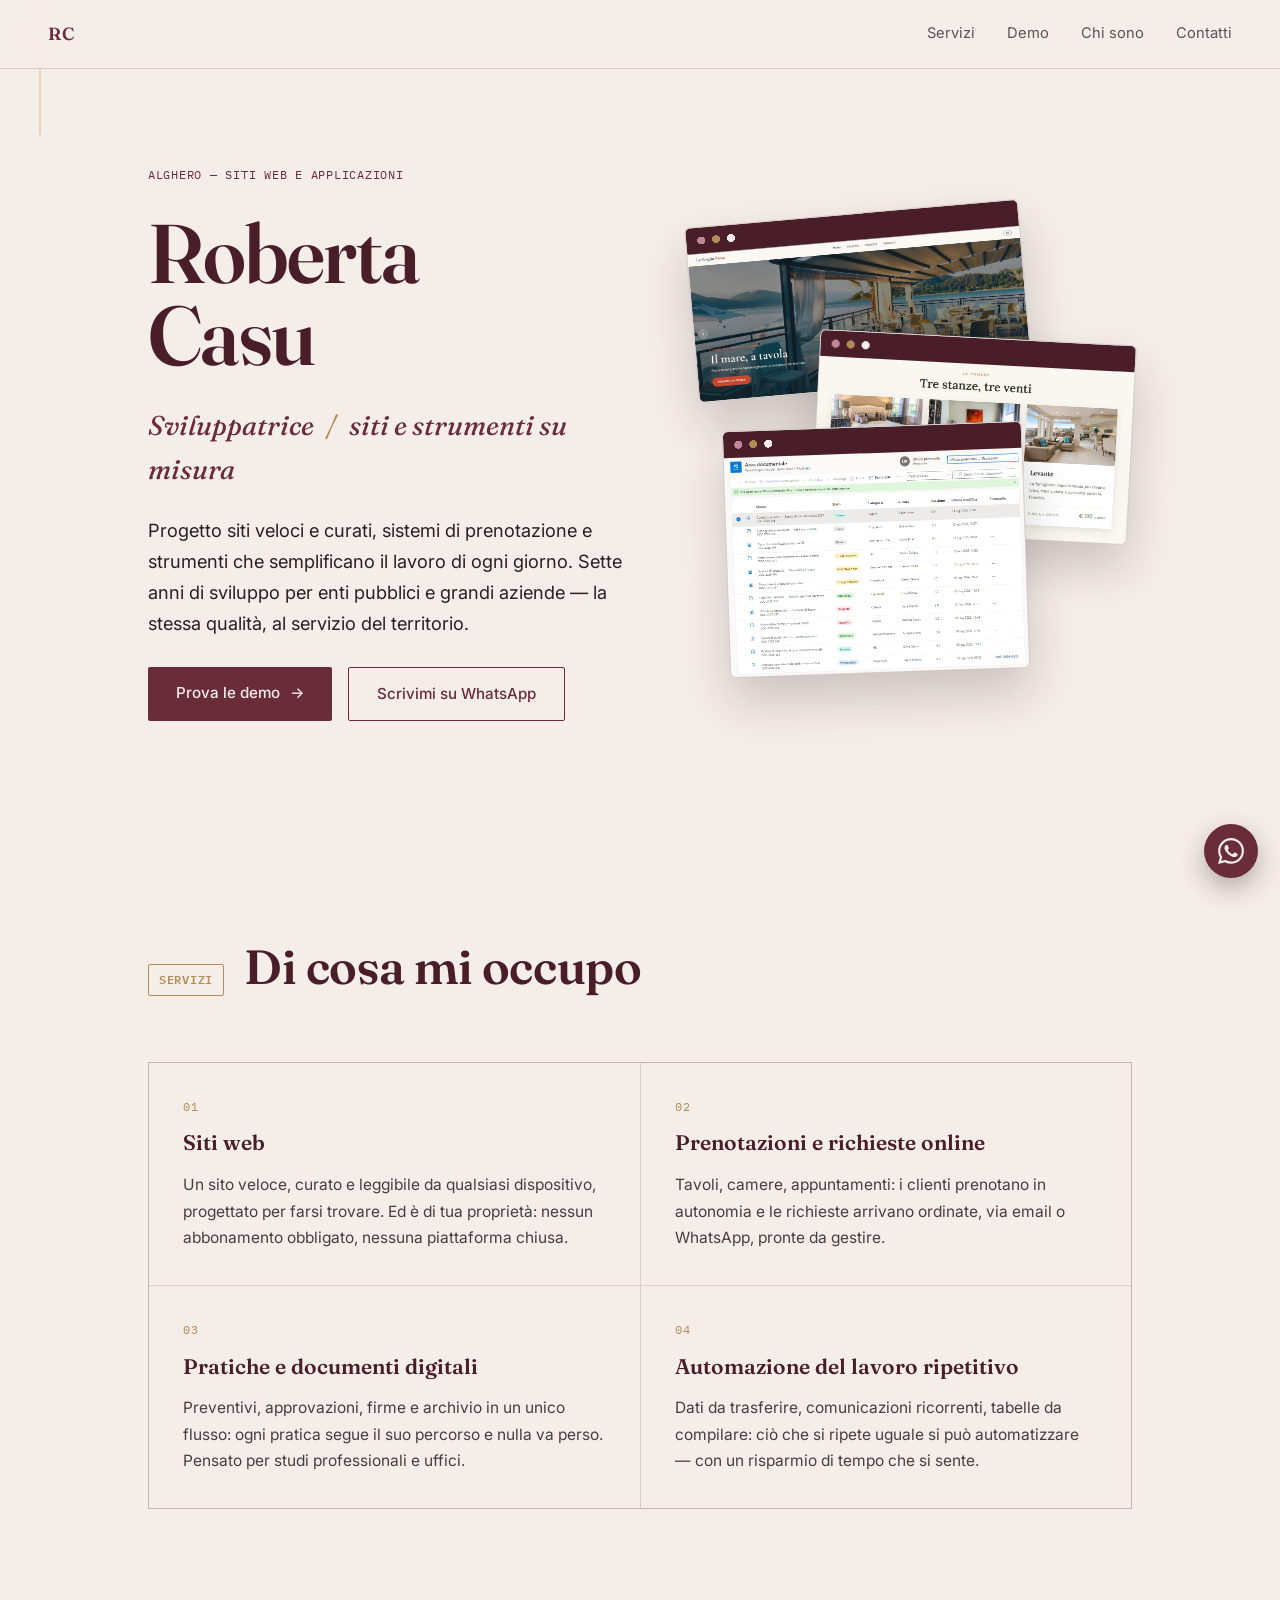
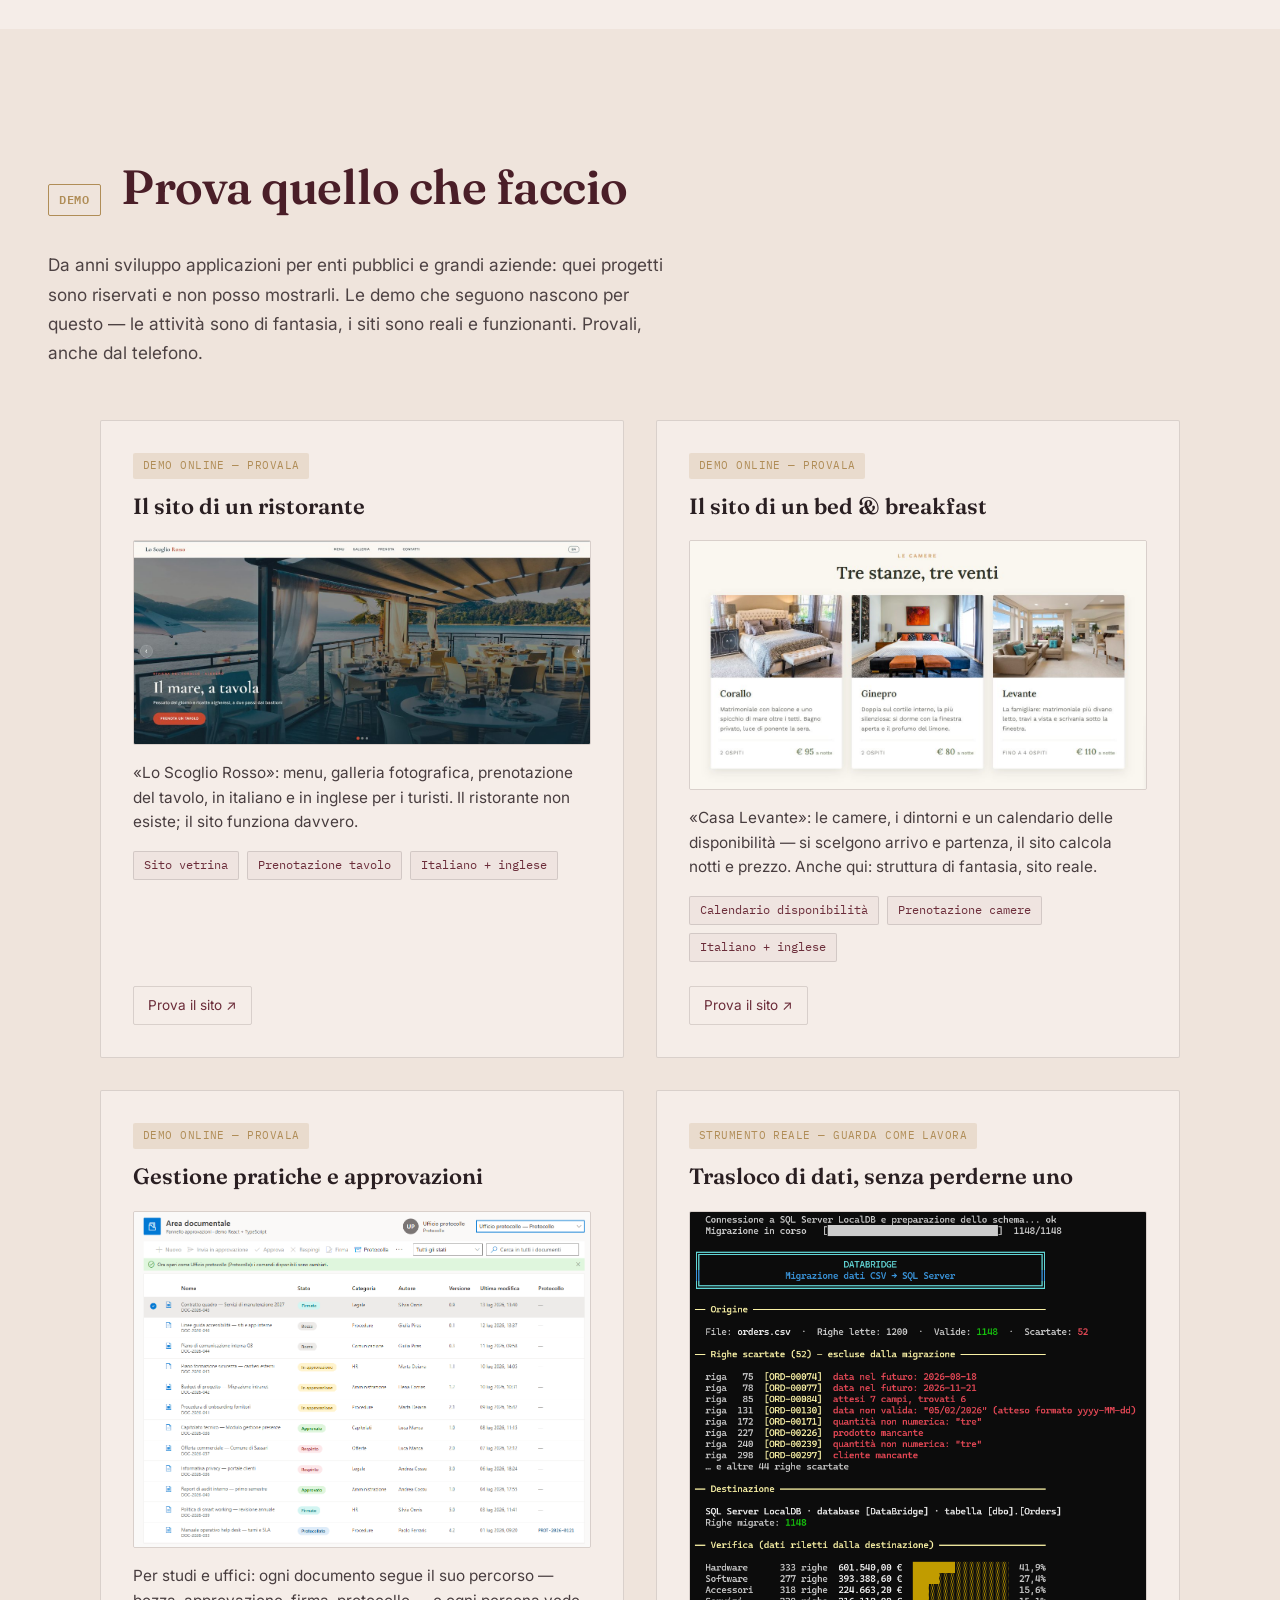
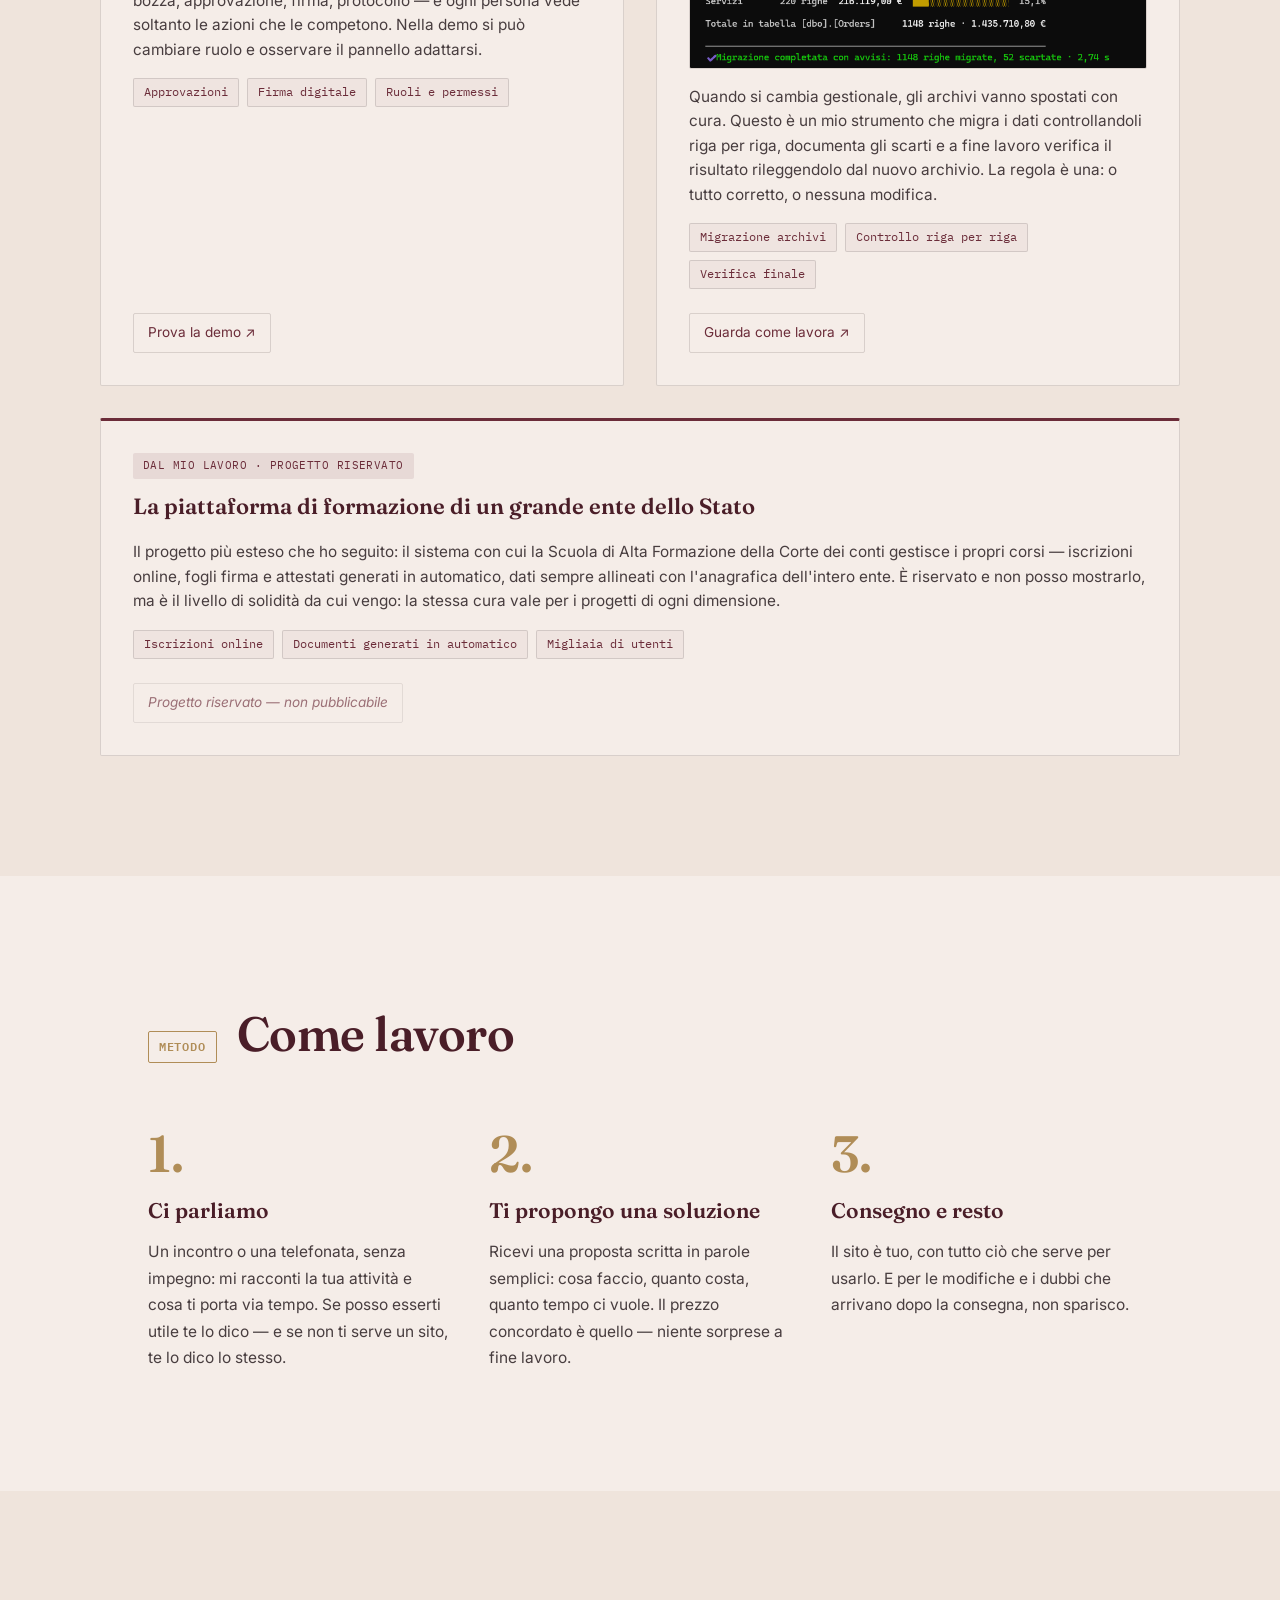
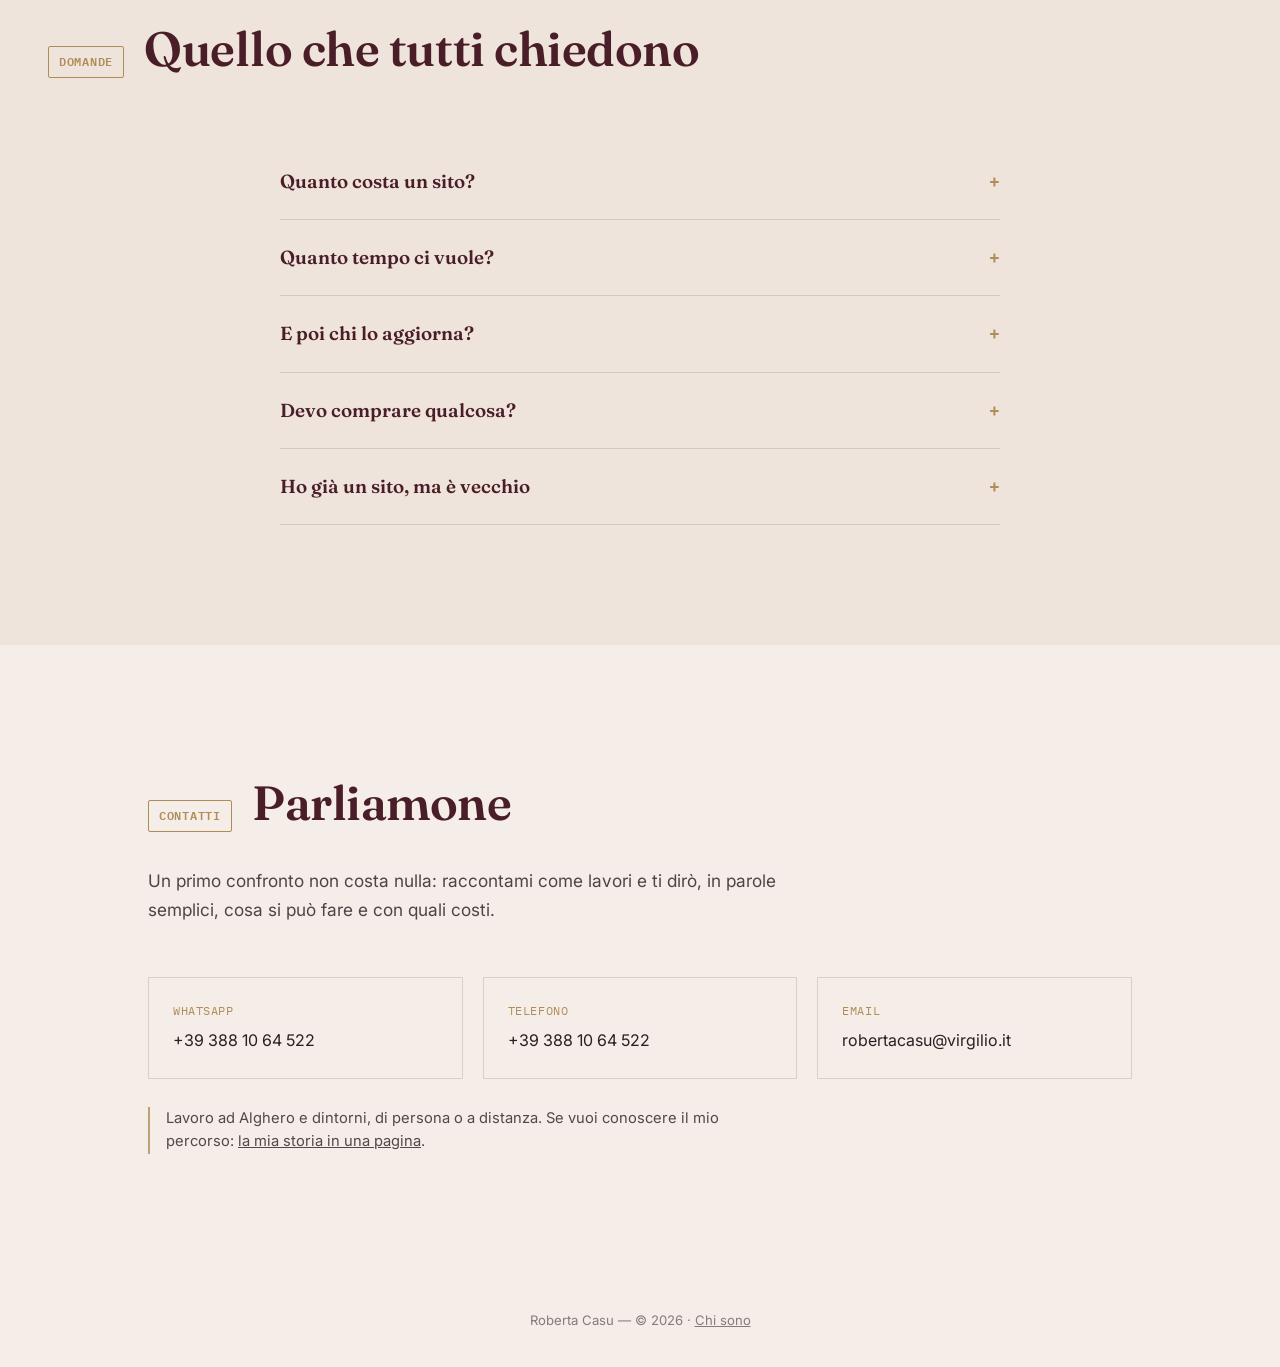
==== commit 8e8401ea: "Come lavoro e FAQ" ====
--- a/index.html
+++ b/index.html
@@ -184,6 +184,55 @@
     </div>
   </section>
 
+  <section class="section" id="metodo">
+    <h2 class="section-title"><span class="section-num">Metodo</span>Come lavoro</h2>
+
+    <div class="steps">
+      <div class="step">
+        <span class="step-num">1.</span>
+        <h3>Ci parliamo</h3>
+        <p>Un incontro o una telefonata, senza impegno: mi racconti la tua attività e cosa ti porta via tempo. Se posso esserti utile te lo dico — e se non ti serve un sito, te lo dico lo stesso.</p>
+      </div>
+      <div class="step">
+        <span class="step-num">2.</span>
+        <h3>Ti propongo una soluzione</h3>
+        <p>Ricevi una proposta scritta in parole semplici: cosa faccio, quanto costa, quanto tempo ci vuole. Il prezzo concordato è quello — niente sorprese a fine lavoro.</p>
+      </div>
+      <div class="step">
+        <span class="step-num">3.</span>
+        <h3>Consegno e resto</h3>
+        <p>Il sito è tuo, con tutto ciò che serve per usarlo. E per le modifiche e i dubbi che arrivano dopo la consegna, non sparisco.</p>
+      </div>
+    </div>
+  </section>
+
+  <section class="section section-alt" id="domande">
+    <h2 class="section-title"><span class="section-num">Domande</span>Quello che tutti chiedono</h2>
+
+    <div class="faq">
+      <details>
+        <summary>Quanto costa un sito?</summary>
+        <p>Dipende da cosa ti serve: una vetrina semplice e un sistema di prenotazioni sono lavori diversi. Per questo la proposta è sempre scritta e il prezzo si concorda prima di iniziare. Il primo confronto, in ogni caso, non costa nulla.</p>
+      </details>
+      <details>
+        <summary>Quanto tempo ci vuole?</summary>
+        <p>Per un sito vetrina, di solito qualche settimana da quando abbiamo testi e foto. I tempi li fissiamo insieme nella proposta, e valgono.</p>
+      </details>
+      <details>
+        <summary>E poi chi lo aggiorna?</summary>
+        <p>Decidi tu: posso occuparmene io, oppure ti preparo il sito in modo che le cose di ogni giorno — menu, prezzi, foto — le cambi in autonomia, e ti insegno come fare.</p>
+      </details>
+      <details>
+        <summary>Devo comprare qualcosa?</summary>
+        <p>Serve un dominio, cioè l'indirizzo del sito (10-20 € l'anno), e a seconda del progetto uno spazio dove il sito abita. Tutto intestato a te, non a me: il sito resta tuo anche se un giorno cambi sviluppatore.</p>
+      </details>
+      <details>
+        <summary>Ho già un sito, ma è vecchio</summary>
+        <p>Capita spesso. Si può rifare mantenendo l'indirizzo e ciò che funziona già: partire da zero non è obbligatorio.</p>
+      </details>
+    </div>
+  </section>
+
   <section class="section" id="contatti">
     <h2 class="section-title"><span class="section-num">Contatti</span>Parliamone</h2>
     <p class="section-intro">Un primo confronto non costa nulla: raccontami come lavori e ti dirò, in parole semplici, cosa si può fare e con quali costi.</p>
--- a/styles.css
+++ b/styles.css
@@ -18,6 +18,13 @@
 
 *{box-sizing:border-box;}
 html{scroll-behavior:smooth;}
+
+/* Focus visibile e coerente: la cura dei dettagli si vede anche da tastiera */
+a:focus-visible, button:focus-visible{
+  outline:2px solid var(--oro);
+  outline-offset:3px;
+  border-radius:2px;
+}
 
 body{
   margin:0;
@@ -100,11 +107,11 @@
 .hero-name{
   font-family:var(--font-display);
   font-weight:600;
-  font-size:clamp(2.4rem, 5.5vw, 4rem);
-  line-height:1.02;
+  font-size:clamp(3rem, 7vw, 5.2rem);
+  line-height:0.98;
   margin:0 0 28px;
   color:var(--bordeaux-deep);
-  letter-spacing:-0.01em;
+  letter-spacing:-0.02em;
 }
 .hero-role{
   font-family:var(--font-display);
@@ -117,10 +124,11 @@
 .hero-role-sep{ color:var(--oro); font-style:normal; margin:0 6px; }
 .hero-lede{
   max-width:560px;
-  font-size:1.08rem;
+  font-size:1.14rem;
+  line-height:1.7;
   color:var(--ink);
   opacity:0.85;
-  margin:0 0 24px;
+  margin:0 0 28px;
 }
 .hero-badge{
   display:inline-block;
@@ -155,7 +163,7 @@
 .section{
   max-width:var(--maxw);
   margin:0 auto;
-  padding:88px 48px;
+  padding:clamp(88px, 11vw, 120px) 48px;
   position:relative;
 }
 .section-alt{
@@ -174,9 +182,10 @@
   gap:20px;
   font-family:var(--font-display);
   font-weight:600;
-  font-size:clamp(1.8rem, 3.4vw, 2.4rem);
+  font-size:clamp(2rem, 4.2vw, 3rem);
   color:var(--bordeaux-deep);
-  margin:0 0 48px;
+  margin:0 0 56px;
+  letter-spacing:-0.01em;
 }
 .section-num{
   font-family:var(--font-mono);
@@ -191,9 +200,10 @@
 }
 .section-intro{
   max-width:640px;
-  font-size:1.02rem;
+  font-size:1.08rem;
+  line-height:1.7;
   opacity:0.82;
-  margin:-28px 0 44px;
+  margin:-32px 0 52px;
 }
 
 /* ---------- Timeline ---------- */
@@ -262,7 +272,7 @@
 .project-grid{
   display:grid;
   grid-template-columns:repeat(2, 1fr);
-  gap:28px;
+  gap:32px;
 }
 .project-card{
   background:var(--crema);
@@ -312,7 +322,7 @@
 .project-card h3{
   font-family:var(--font-display);
   font-weight:600;
-  font-size:1.25rem;
+  font-size:1.38rem;
   margin:0;
 }
 .project-desc{ margin:0; opacity:0.85; font-size:0.96rem; }
@@ -366,11 +376,11 @@
 .service-group h3{
   font-family:var(--font-display);
   font-weight:600;
-  font-size:1.22rem;
-  margin:0 0 10px;
+  font-size:1.32rem;
+  margin:0 0 12px;
   color:var(--bordeaux-deep);
 }
-.service-group p{ margin:0; font-size:0.97rem; opacity:0.85; }
+.service-group p{ margin:0; font-size:0.97rem; line-height:1.7; opacity:0.85; }
 @media (max-width: 860px){ .services-grid{ grid-template-columns:1fr; } }
 
 /* ---------- Contact ---------- */
@@ -514,6 +524,69 @@
   letter-spacing:0.12em;
   color:var(--oro);
   margin-bottom:10px;
+}
+
+/* ---------- Come lavoro (metodo) ---------- */
+.steps{
+  display:grid;
+  grid-template-columns:repeat(3, 1fr);
+  gap:40px;
+}
+.step-num{
+  display:block;
+  font-family:var(--font-display);
+  font-weight:600;
+  font-size:3.2rem;
+  line-height:1;
+  color:var(--oro);
+  margin-bottom:14px;
+}
+.step h3{
+  font-family:var(--font-display);
+  font-weight:600;
+  font-size:1.32rem;
+  margin:0 0 12px;
+  color:var(--bordeaux-deep);
+}
+.step p{ margin:0; font-size:0.97rem; line-height:1.7; opacity:0.85; }
+@media (max-width: 860px){ .steps{ grid-template-columns:1fr; gap:32px; } }
+
+/* ---------- FAQ ---------- */
+.faq{ max-width:720px; }
+.faq details{
+  border-bottom:1px solid var(--line);
+}
+.faq summary{
+  cursor:pointer;
+  list-style:none;
+  display:flex;
+  align-items:baseline;
+  justify-content:space-between;
+  gap:16px;
+  padding:22px 0;
+  font-family:var(--font-display);
+  font-weight:600;
+  font-size:1.18rem;
+  color:var(--bordeaux-deep);
+  transition:color 0.2s;
+}
+.faq summary::-webkit-details-marker{ display:none; }
+.faq summary::after{
+  content:'+';
+  font-family:var(--font-mono);
+  font-size:1.1rem;
+  color:var(--oro);
+  flex-shrink:0;
+  transition:transform 0.2s ease;
+}
+.faq details[open] summary::after{ content:'−'; }
+.faq summary:hover{ color:var(--bordeaux); }
+.faq details p{
+  margin:0;
+  padding:0 32px 22px 0;
+  max-width:640px;
+  opacity:0.85;
+  line-height:1.7;
 }
 
 /* ---------- WhatsApp flottante ---------- */
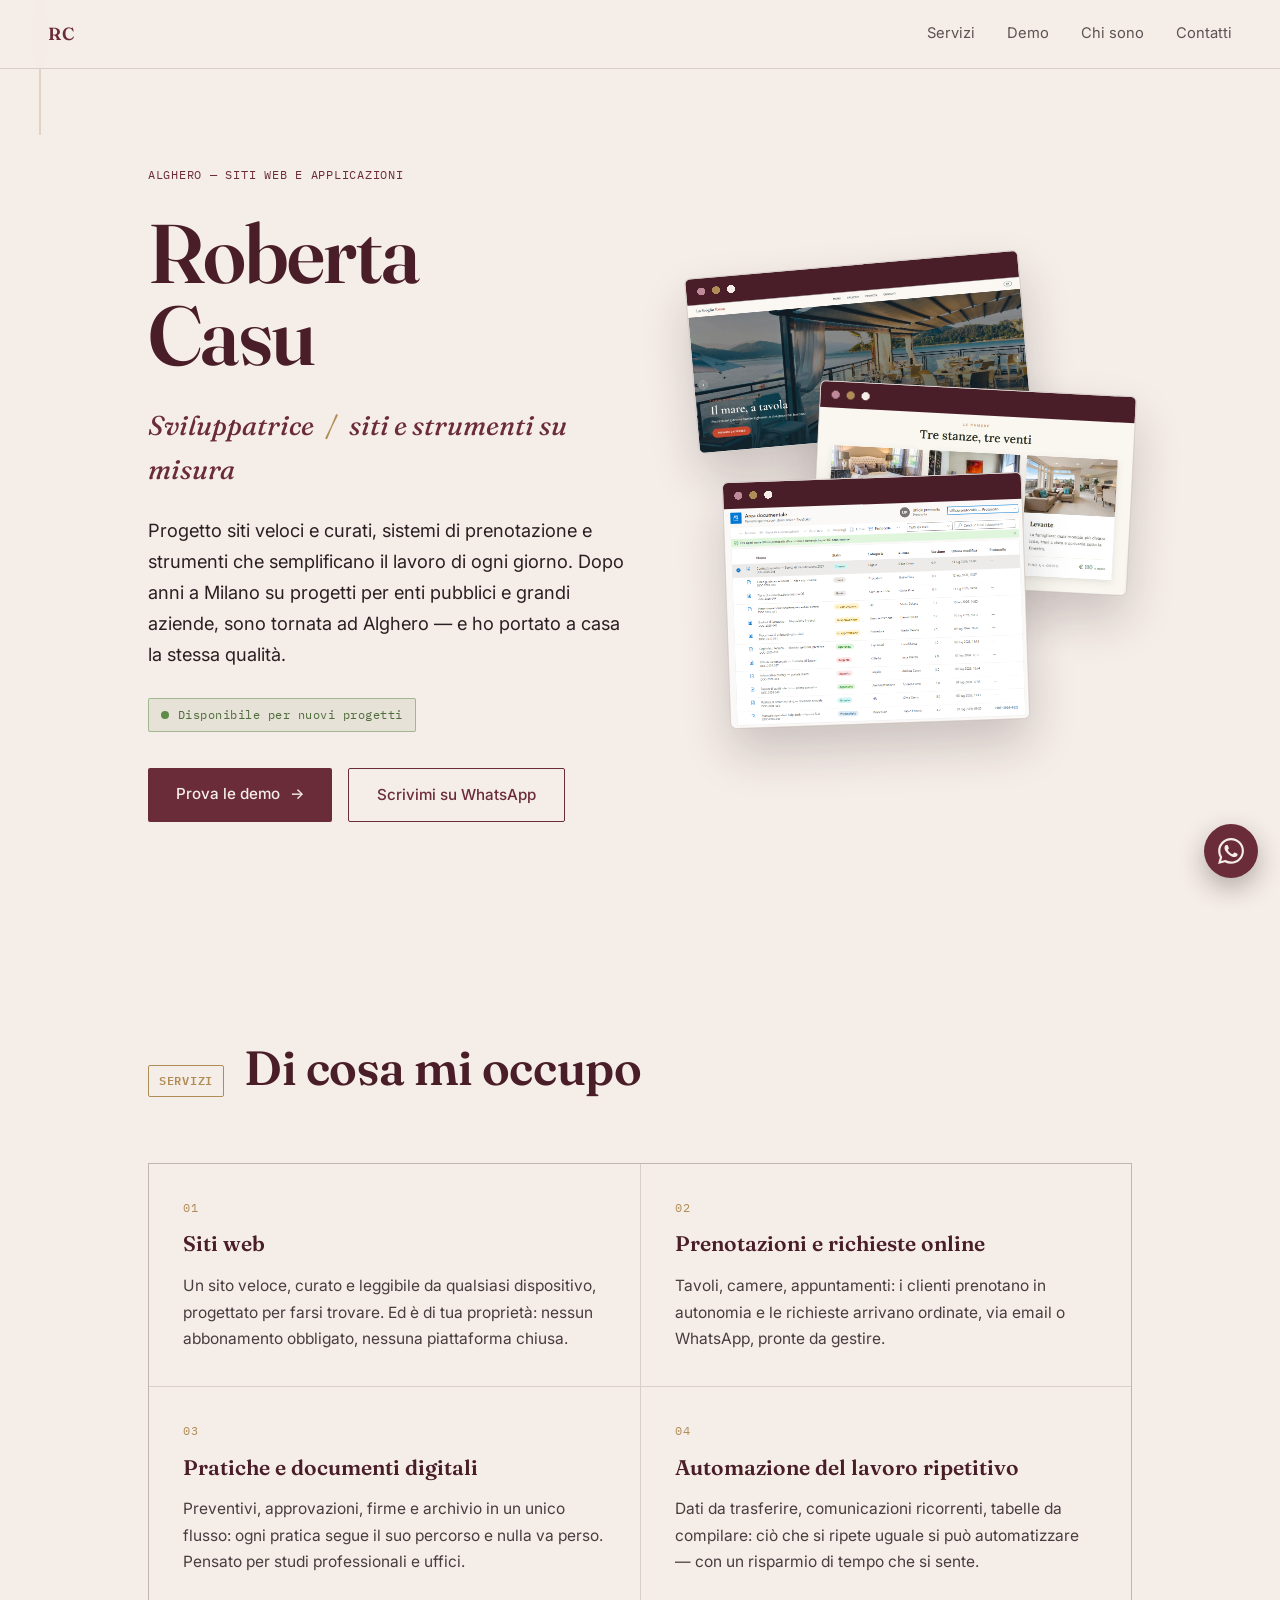
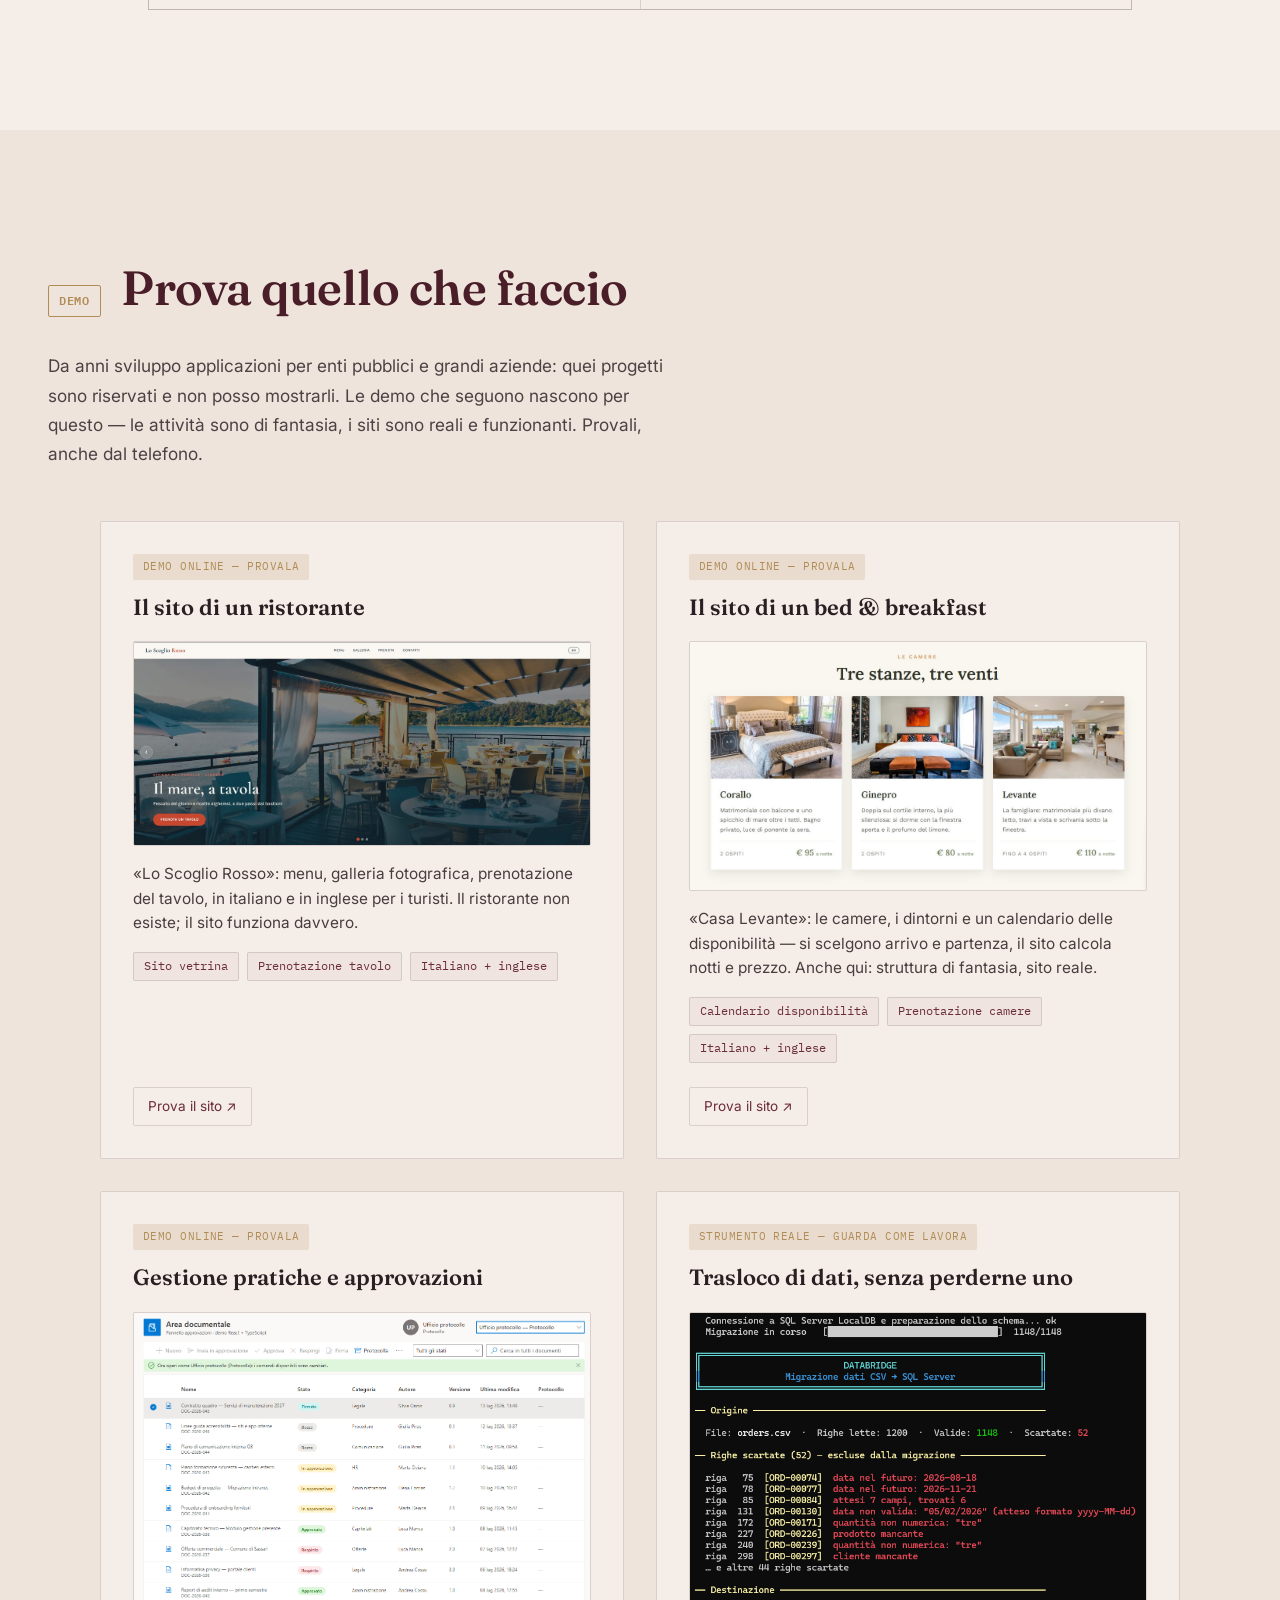
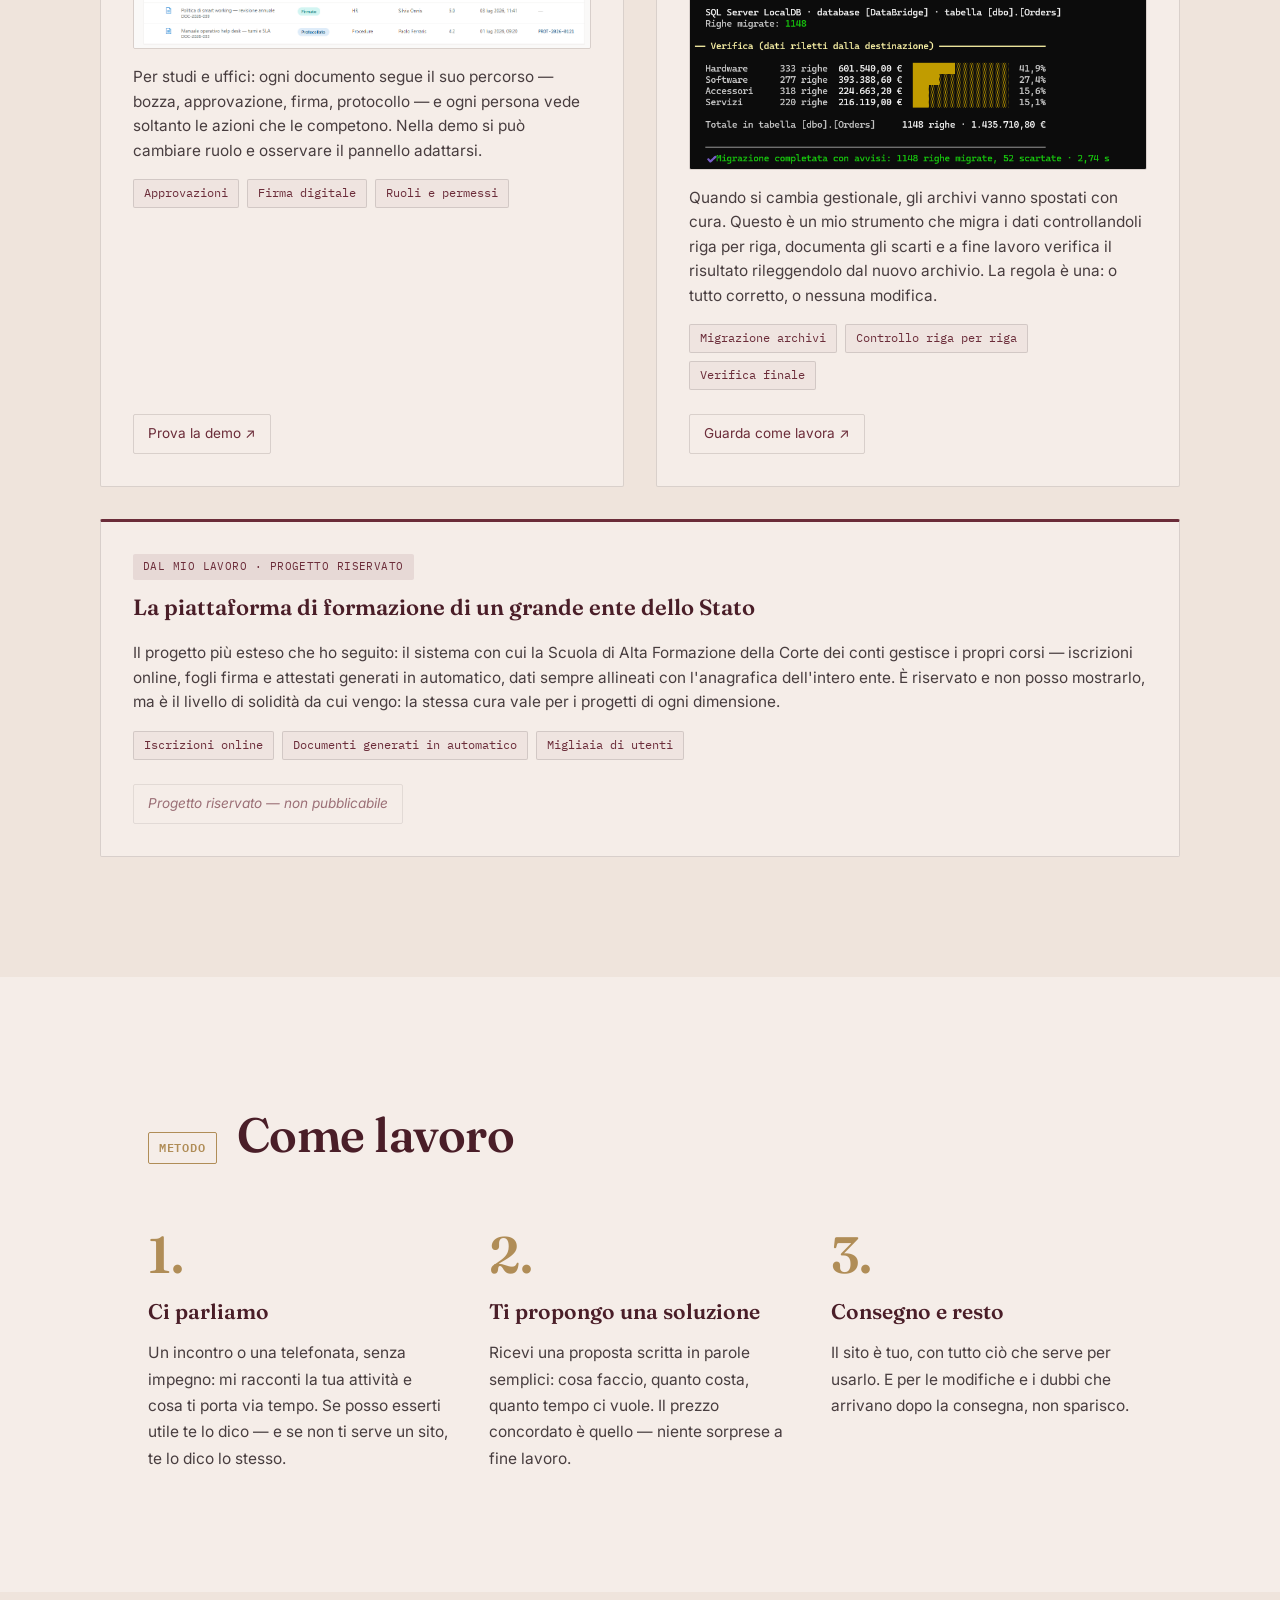
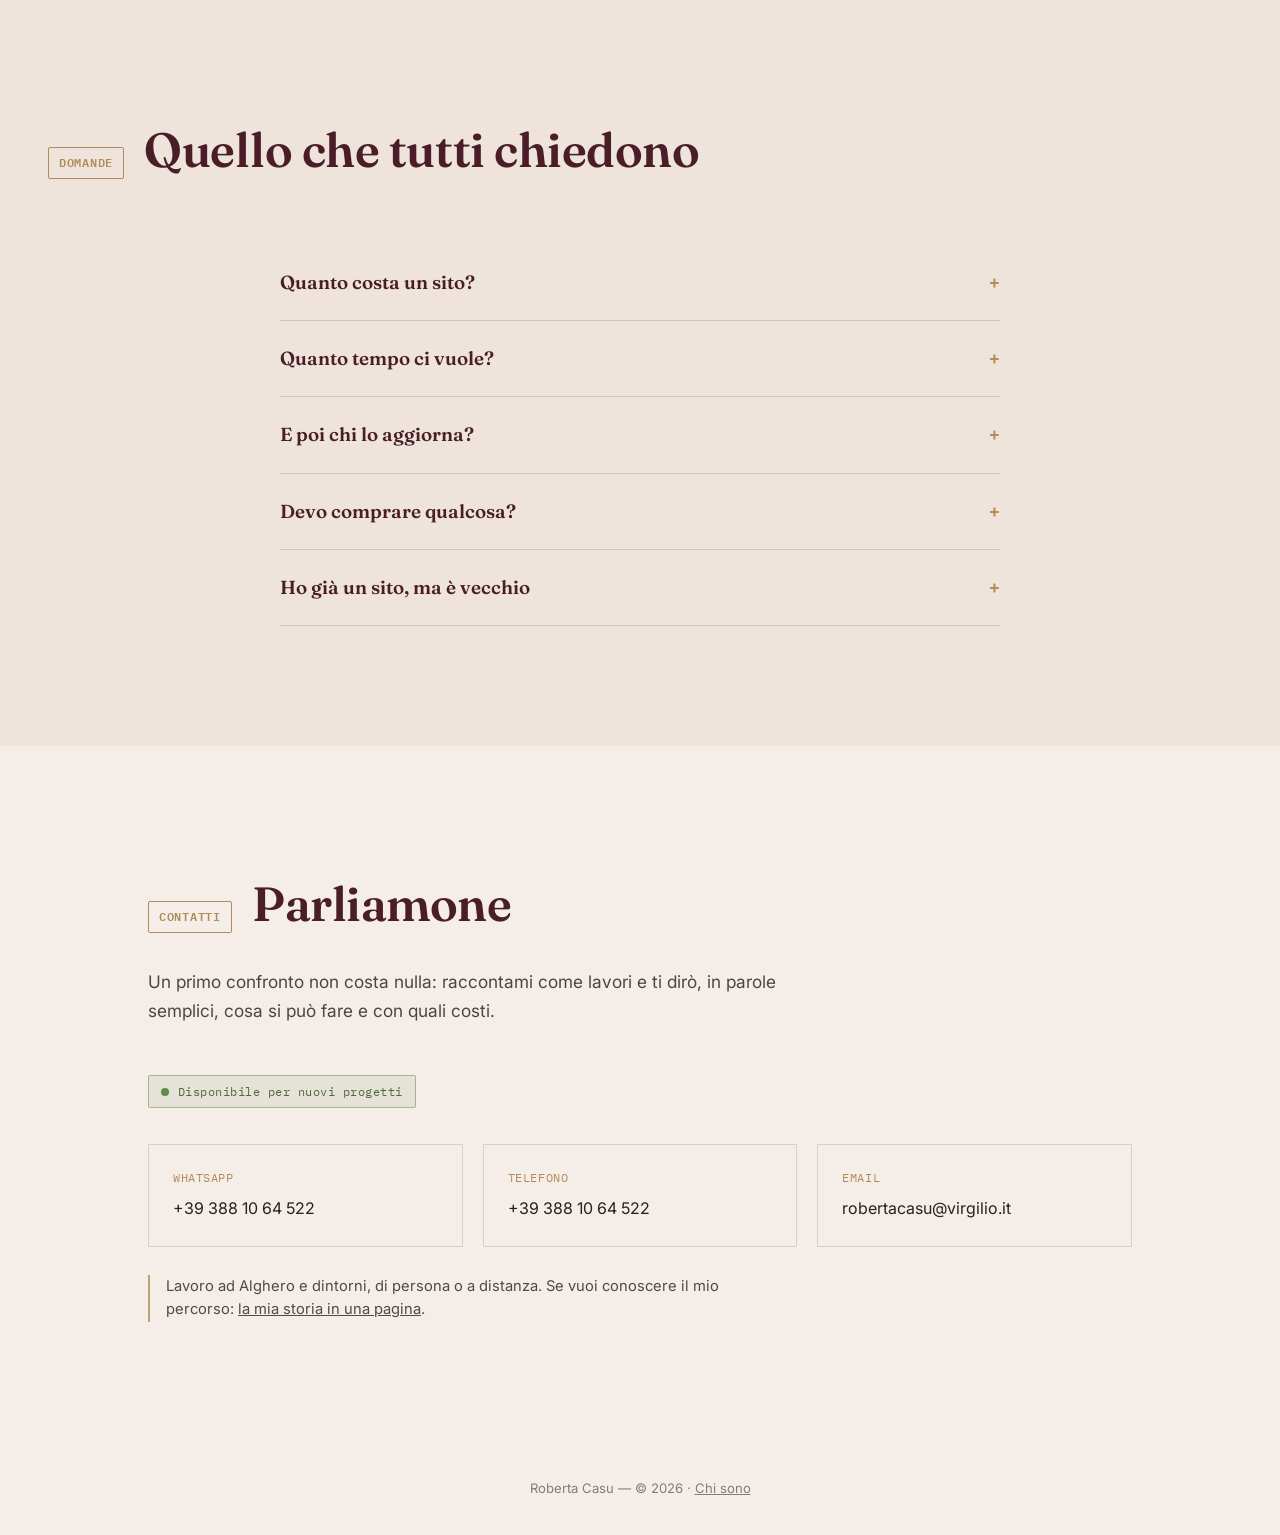
==== commit a191c3af: "Storia, disponibilità, parallax e zoom" ====
--- a/index.html
+++ b/index.html
@@ -41,7 +41,8 @@
       <div class="hero-eyebrow">Alghero — siti web e applicazioni</div>
       <h1 class="hero-name">Roberta<br>Casu</h1>
       <p class="hero-role">Sviluppatrice <span class="hero-role-sep">/</span> siti e strumenti su misura</p>
-      <p class="hero-lede">Progetto siti veloci e curati, sistemi di prenotazione e strumenti che semplificano il lavoro di ogni giorno. Sette anni di sviluppo per enti pubblici e grandi aziende — la stessa qualità, al servizio del territorio.</p>
+      <p class="hero-lede">Progetto siti veloci e curati, sistemi di prenotazione e strumenti che semplificano il lavoro di ogni giorno. Dopo anni a Milano su progetti per enti pubblici e grandi aziende, sono tornata ad Alghero — e ho portato a casa la stessa qualità.</p>
+      <p class="hero-badge hero-badge--avail"><span class="avail-dot"></span>Disponibile per nuovi progetti</p>
       <div class="hero-actions">
         <a href="#progetti" class="btn btn-primary btn-arrow">Prova le demo</a>
         <a href="https://wa.me/393881064522" class="btn btn-ghost" target="_blank" rel="noopener">Scrivimi su WhatsApp</a>
@@ -236,6 +237,7 @@
   <section class="section" id="contatti">
     <h2 class="section-title"><span class="section-num">Contatti</span>Parliamone</h2>
     <p class="section-intro">Un primo confronto non costa nulla: raccontami come lavori e ti dirò, in parole semplici, cosa si può fare e con quali costi.</p>
+    <p class="hero-badge hero-badge--avail"><span class="avail-dot"></span>Disponibile per nuovi progetti</p>
     <div class="contact-grid">
       <a href="https://wa.me/393881064522" class="contact-item" target="_blank" rel="noopener">
         <span class="contact-label">WhatsApp</span>
--- a/styles.css
+++ b/styles.css
@@ -525,6 +525,50 @@
   color:var(--oro);
   margin-bottom:10px;
 }
+
+/* ---------- Badge disponibilità ---------- */
+.hero-badge--avail{
+  border-color:rgba(95,140,72,0.5);
+  background:rgba(95,140,72,0.10);
+  color:#4E6B3A;
+  display:inline-flex;
+  align-items:center;
+}
+.avail-dot{
+  width:8px; height:8px;
+  border-radius:50%;
+  background:#5F8C48;
+  display:inline-block;
+  margin-right:9px;
+  animation:avail-pulse 2.2s ease-out infinite;
+}
+@keyframes avail-pulse{
+  0%{ box-shadow:0 0 0 0 rgba(95,140,72,0.35); }
+  70%{ box-shadow:0 0 0 7px rgba(95,140,72,0); }
+  100%{ box-shadow:0 0 0 0 rgba(95,140,72,0); }
+}
+#contatti .hero-badge--avail{ margin:-20px 0 36px; }
+
+/* ---------- Foto ritratto (chi sono) ---------- */
+.hero-photo{
+  width:180px; height:180px;
+  border-radius:50%;
+  object-fit:cover;
+  border:3px solid var(--oro);
+  float:right;
+  margin:0 0 24px 32px;
+  box-shadow:0 16px 36px rgba(42,31,34,0.18);
+}
+@media (max-width: 640px){
+  .hero-photo{ float:none; display:block; width:140px; height:140px; margin:0 0 28px; }
+}
+
+/* ---------- Zoom morbido sulle foto card ---------- */
+.project-media img{ transition:transform 0.45s ease; }
+.project-media:hover img{ transform:scale(1.045); }
+
+/* ---------- Parallax hero (translate separato dal transform) ---------- */
+.hv{ transition:transform 0.35s ease, translate 0.25s ease-out; }
 
 /* ---------- Come lavoro (metodo) ---------- */
 .steps{
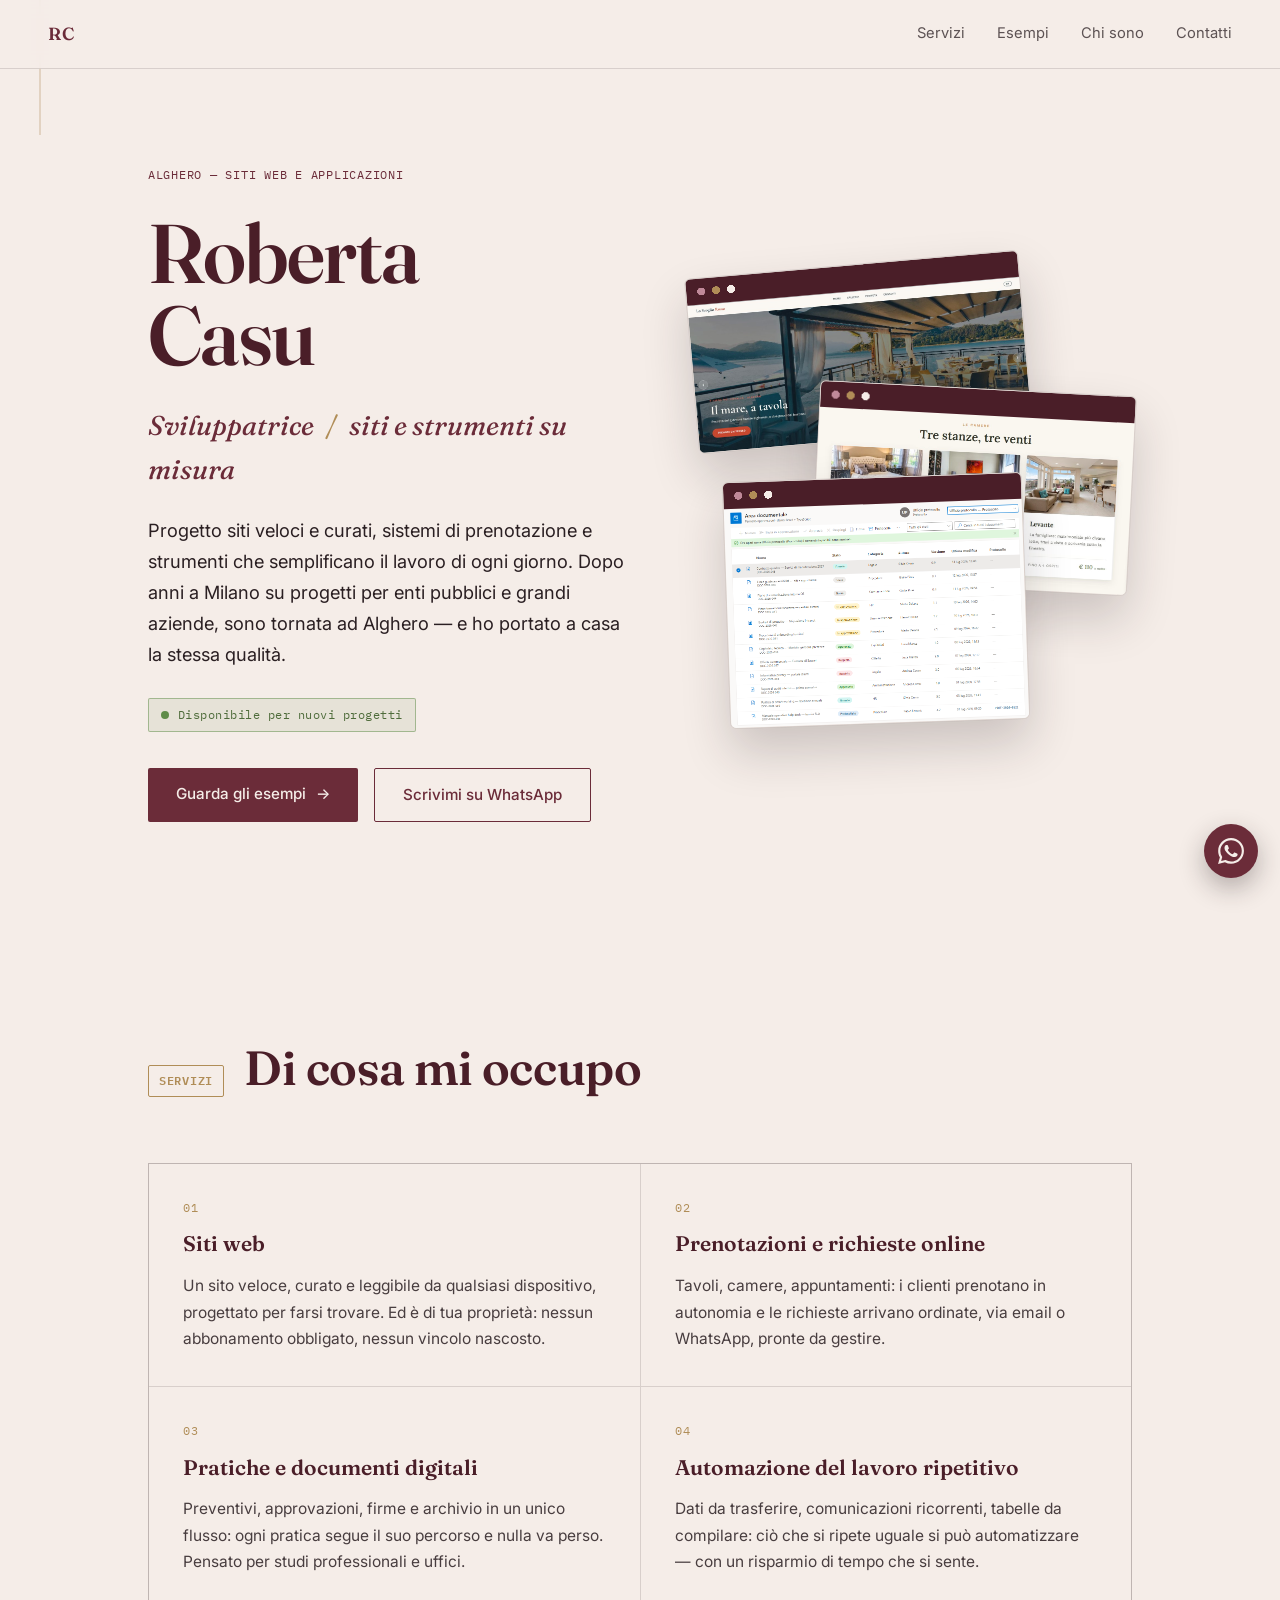
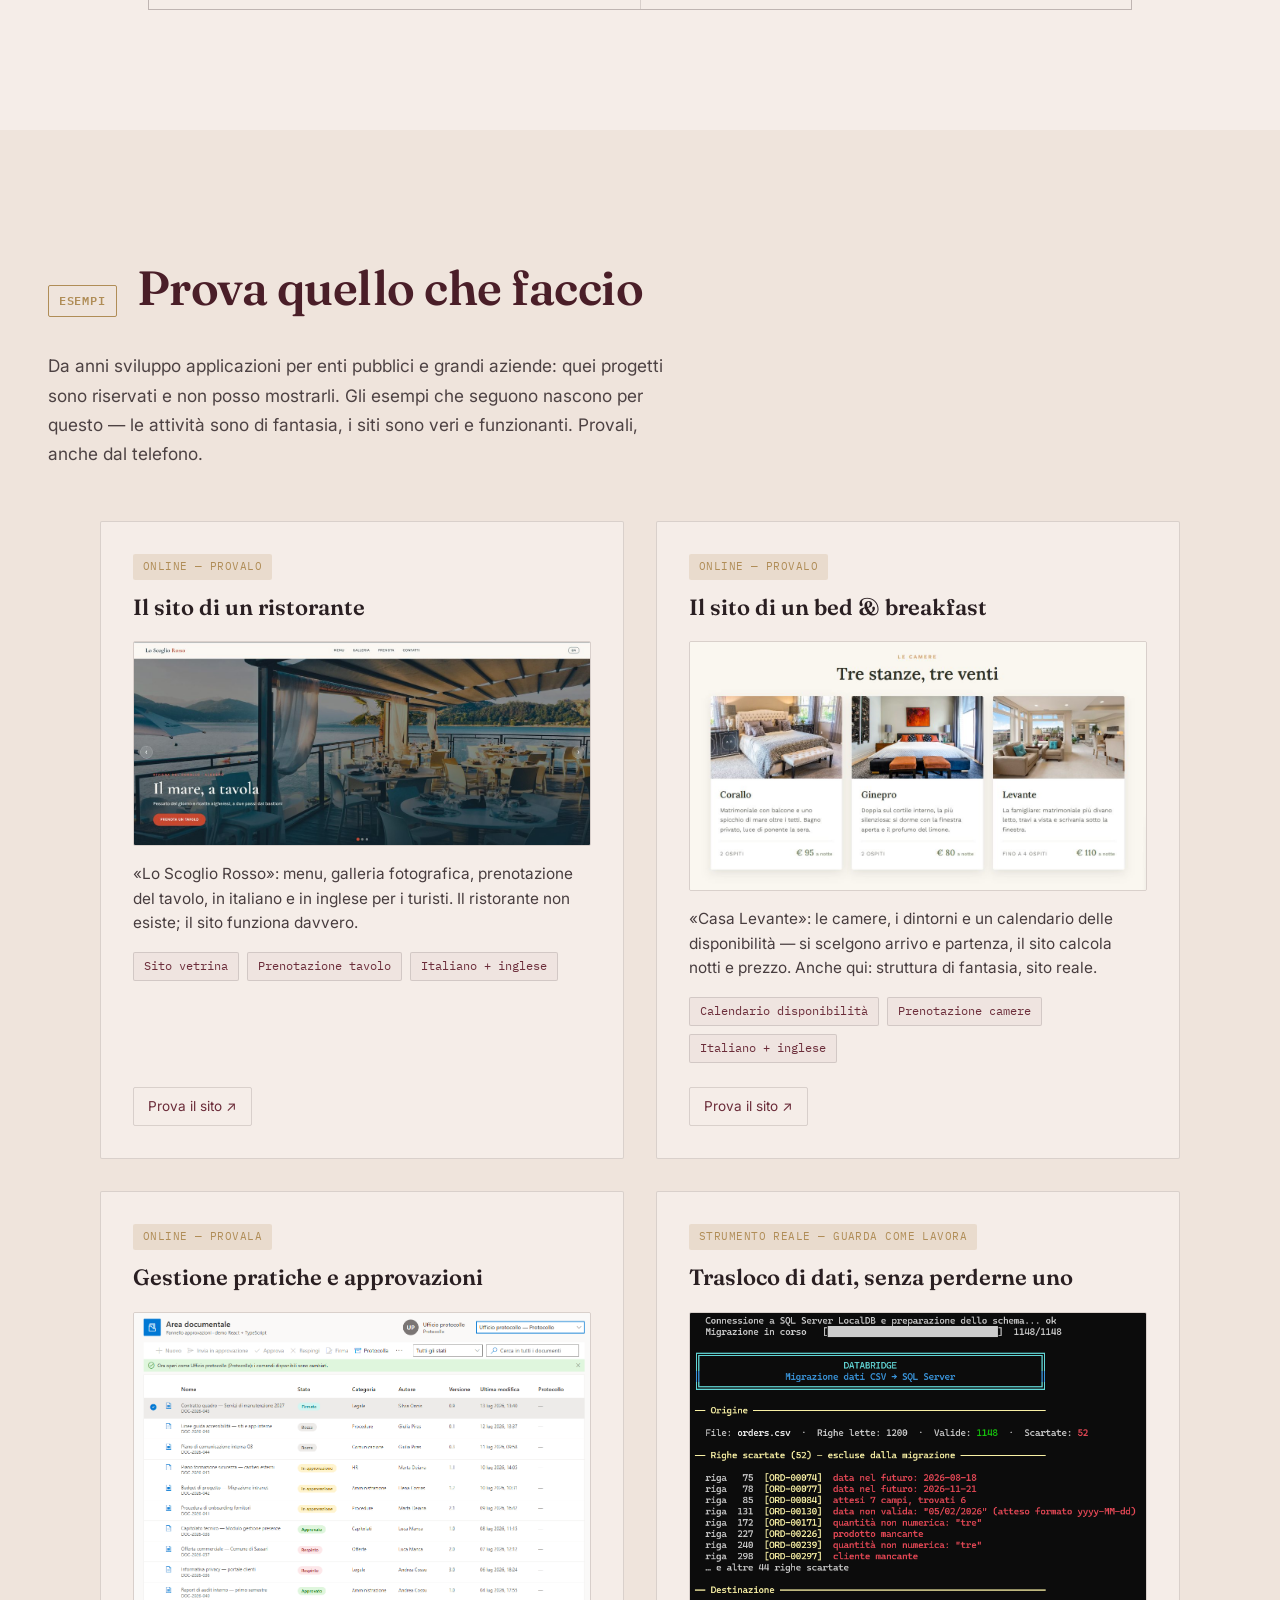
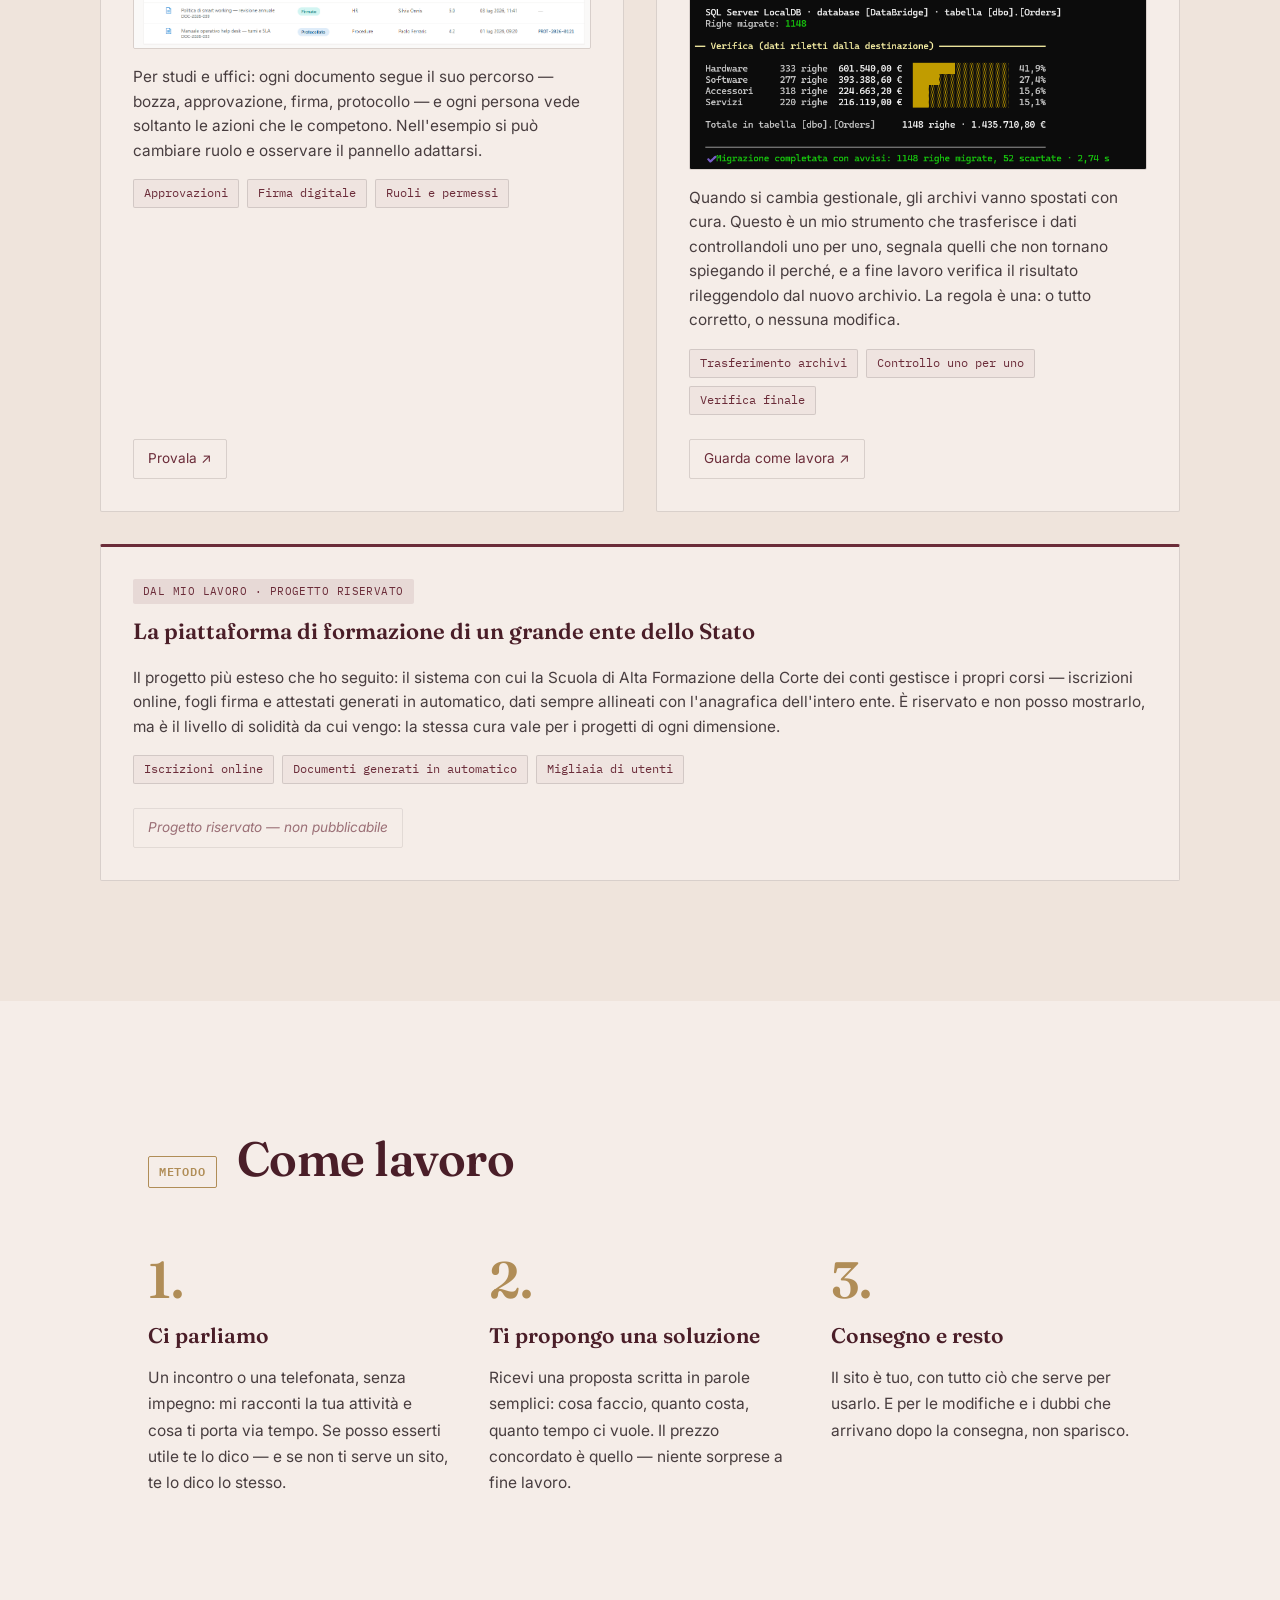
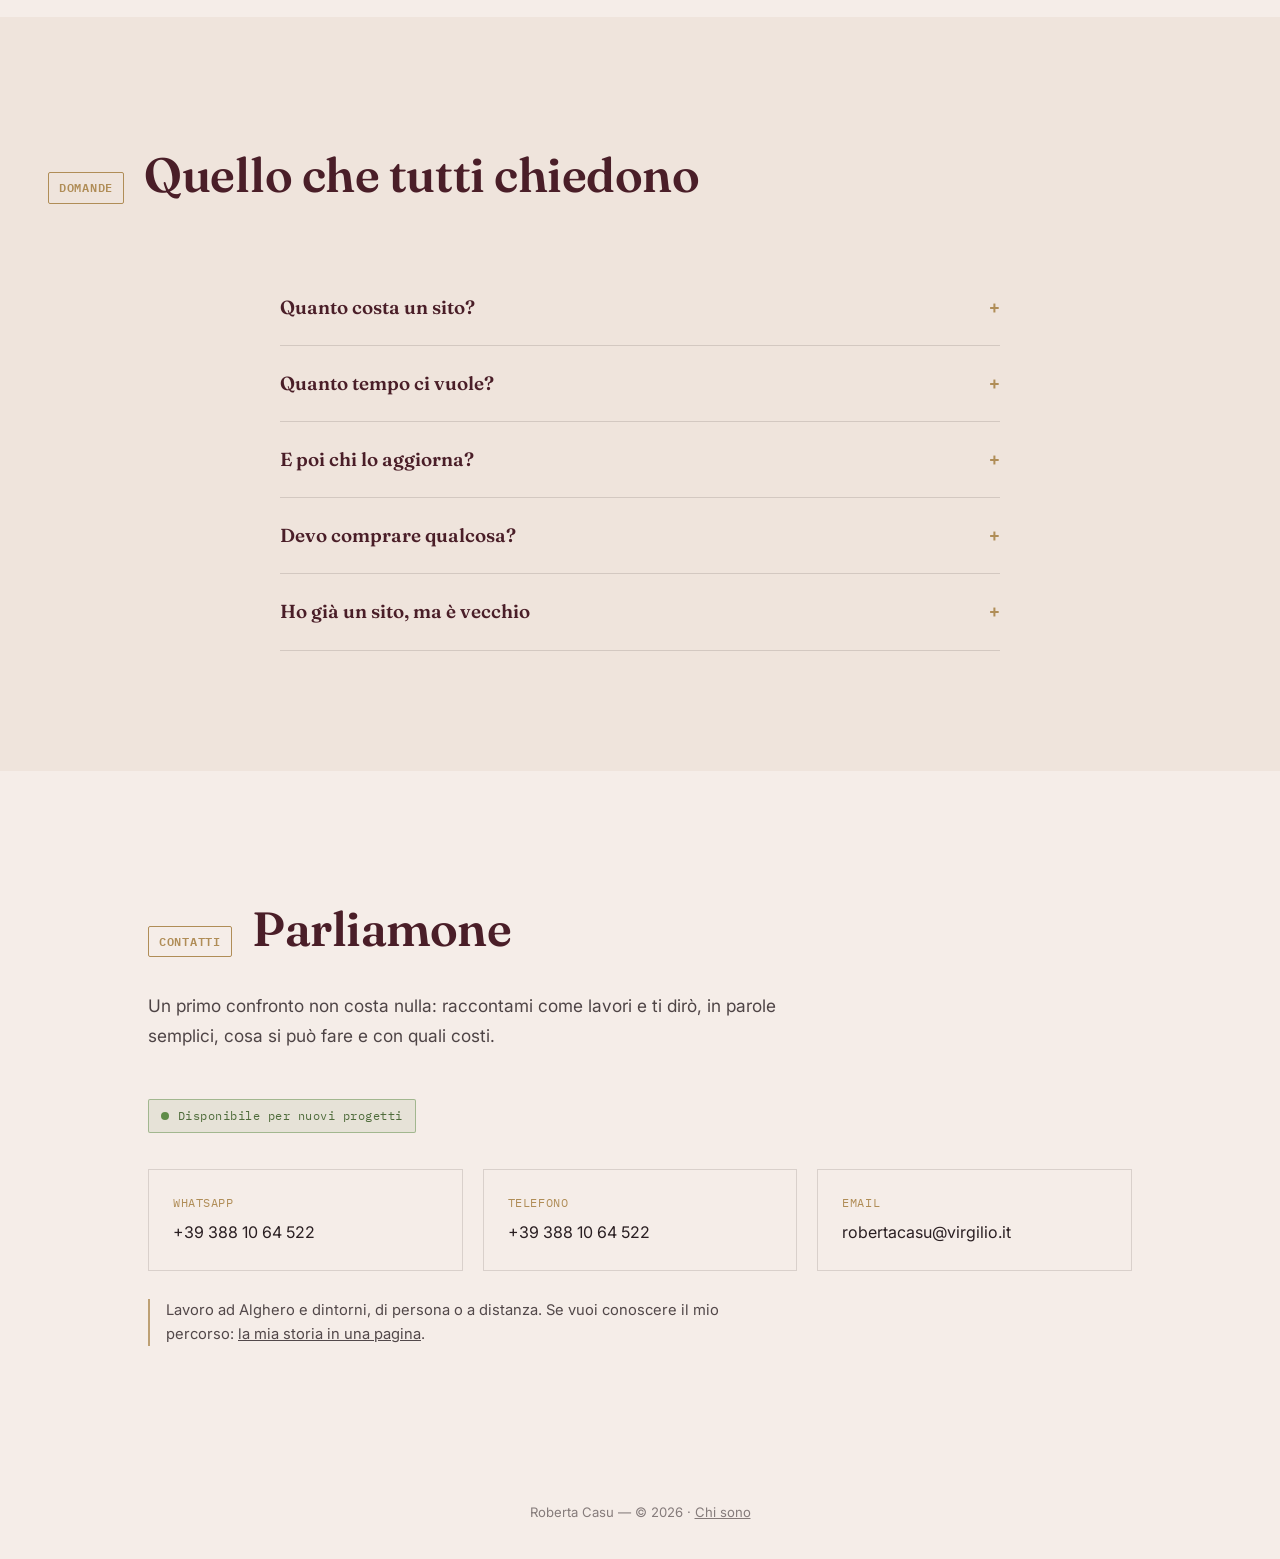
==== commit aaab75b5: "no nerd" ====
--- a/index.html
+++ b/index.html
@@ -7,7 +7,7 @@
 <meta name="description" content="Siti web, prenotazioni online e strumenti digitali per attività e studi professionali di Alghero e dintorni. Roberta Casu, sviluppatrice.">
 <meta name="theme-color" content="#6B2C39">
 <meta property="og:title" content="Roberta Casu — Siti web e applicazioni · Alghero">
-<meta property="og:description" content="Siti veloci e curati, prenotazioni online e automazioni per attività e studi professionali. Prova le demo direttamente sul sito.">
+<meta property="og:description" content="Siti veloci e curati, prenotazioni online e automazioni per attività e studi professionali. Guarda gli esempi direttamente sul sito.">
 <meta property="og:type" content="website">
 <meta property="og:locale" content="it_IT">
 <meta property="og:url" content="https://robertacasu90.github.io/">
@@ -28,7 +28,7 @@
   <span class="topbar-mark">RC</span>
   <nav class="topbar-nav">
     <a href="#servizi">Servizi</a>
-    <a href="#progetti">Demo</a>
+    <a href="#progetti">Esempi</a>
     <a href="chi-sono.html">Chi sono</a>
     <a href="#contatti">Contatti</a>
   </nav>
@@ -44,23 +44,23 @@
       <p class="hero-lede">Progetto siti veloci e curati, sistemi di prenotazione e strumenti che semplificano il lavoro di ogni giorno. Dopo anni a Milano su progetti per enti pubblici e grandi aziende, sono tornata ad Alghero — e ho portato a casa la stessa qualità.</p>
       <p class="hero-badge hero-badge--avail"><span class="avail-dot"></span>Disponibile per nuovi progetti</p>
       <div class="hero-actions">
-        <a href="#progetti" class="btn btn-primary btn-arrow">Prova le demo</a>
+        <a href="#progetti" class="btn btn-primary btn-arrow">Guarda gli esempi</a>
         <a href="https://wa.me/393881064522" class="btn btn-ghost" target="_blank" rel="noopener">Scrivimi su WhatsApp</a>
       </div>
     </div>
     <div class="hero-visual">
       <div class="hv hv--1">
-        <a class="hv-card" href="https://robertacasu90.github.io/scoglio-rosso/" target="_blank" rel="noopener" title="Sito demo — Lo Scoglio Rosso">
-          <img src="assets/scoglio-rosso.jpg" alt="Anteprima del sito demo di un ristorante">
+        <a class="hv-card" href="https://robertacasu90.github.io/scoglio-rosso/" target="_blank" rel="noopener" title="Esempio — Lo Scoglio Rosso">
+          <img src="assets/scoglio-rosso.jpg" alt="Anteprima del sito di esempio di un ristorante">
         </a>
       </div>
       <div class="hv hv--2">
-        <a class="hv-card" href="https://robertacasu90.github.io/casa-levante/" target="_blank" rel="noopener" title="Sito demo — Casa Levante">
-          <img src="assets/casa-levante.jpg" alt="Anteprima del sito demo di un bed and breakfast">
+        <a class="hv-card" href="https://robertacasu90.github.io/casa-levante/" target="_blank" rel="noopener" title="Esempio — Casa Levante">
+          <img src="assets/casa-levante.jpg" alt="Anteprima del sito di esempio di un bed and breakfast">
         </a>
       </div>
       <div class="hv hv--3">
-        <a class="hv-card" href="https://robertacasu90.github.io/approval-dashboard/" target="_blank" rel="noopener" title="Demo — gestione pratiche">
+        <a class="hv-card" href="https://robertacasu90.github.io/approval-dashboard/" target="_blank" rel="noopener" title="Esempio — gestione pratiche">
           <img src="assets/approval-dashboard.png" alt="Anteprima del pannello di gestione pratiche">
         </a>
       </div>
@@ -74,7 +74,7 @@
       <div class="service-group">
         <span class="service-num">01</span>
         <h3>Siti web</h3>
-        <p>Un sito veloce, curato e leggibile da qualsiasi dispositivo, progettato per farsi trovare. Ed è di tua proprietà: nessun abbonamento obbligato, nessuna piattaforma chiusa.</p>
+        <p>Un sito veloce, curato e leggibile da qualsiasi dispositivo, progettato per farsi trovare. Ed è di tua proprietà: nessun abbonamento obbligato, nessun vincolo nascosto.</p>
       </div>
       <div class="service-group">
         <span class="service-num">02</span>
@@ -95,18 +95,18 @@
   </section>
 
   <section class="section section-alt" id="progetti">
-    <h2 class="section-title"><span class="section-num">Demo</span>Prova quello che faccio</h2>
-    <p class="section-intro">Da anni sviluppo applicazioni per enti pubblici e grandi aziende: quei progetti sono riservati e non posso mostrarli. Le demo che seguono nascono per questo — le attività sono di fantasia, i siti sono reali e funzionanti. Provali, anche dal telefono.</p>
+    <h2 class="section-title"><span class="section-num">Esempi</span>Prova quello che faccio</h2>
+    <p class="section-intro">Da anni sviluppo applicazioni per enti pubblici e grandi aziende: quei progetti sono riservati e non posso mostrarli. Gli esempi che seguono nascono per questo — le attività sono di fantasia, i siti sono veri e funzionanti. Provali, anche dal telefono.</p>
 
     <div class="project-grid">
 
       <article class="project-card">
         <div class="project-card-head">
-          <span class="project-status project-status--live">Demo online — provala</span>
+          <span class="project-status project-status--live">Online — provalo</span>
           <h3>Il sito di un ristorante</h3>
         </div>
-        <a class="project-media" href="https://robertacasu90.github.io/scoglio-rosso/" target="_blank" rel="noopener" title="Prova il sito demo">
-          <img src="assets/scoglio-rosso.jpg" alt="Sito demo Lo Scoglio Rosso: pagina iniziale con foto a tutto schermo e menu del ristorante" loading="lazy">
+        <a class="project-media" href="https://robertacasu90.github.io/scoglio-rosso/" target="_blank" rel="noopener" title="Prova il sito di esempio">
+          <img src="assets/scoglio-rosso.jpg" alt="Sito di esempio Lo Scoglio Rosso: pagina iniziale con foto a tutto schermo e menu del ristorante" loading="lazy">
         </a>
         <p class="project-desc">«Lo Scoglio Rosso»: menu, galleria fotografica, prenotazione del tavolo, in italiano e in inglese per i turisti. Il ristorante non esiste; il sito funziona davvero.</p>
         <ul class="tag-list">
@@ -119,11 +119,11 @@
 
       <article class="project-card">
         <div class="project-card-head">
-          <span class="project-status project-status--live">Demo online — provala</span>
+          <span class="project-status project-status--live">Online — provalo</span>
           <h3>Il sito di un bed &amp; breakfast</h3>
         </div>
-        <a class="project-media" href="https://robertacasu90.github.io/casa-levante/" target="_blank" rel="noopener" title="Prova il sito demo">
-          <img src="assets/casa-levante.jpg" alt="Sito demo Casa Levante: camere del B&B e calendario delle disponibilità" loading="lazy">
+        <a class="project-media" href="https://robertacasu90.github.io/casa-levante/" target="_blank" rel="noopener" title="Prova il sito di esempio">
+          <img src="assets/casa-levante.jpg" alt="Sito di esempio Casa Levante: camere del B&B e calendario delle disponibilità" loading="lazy">
         </a>
         <p class="project-desc">«Casa Levante»: le camere, i dintorni e un calendario delle disponibilità — si scelgono arrivo e partenza, il sito calcola notti e prezzo. Anche qui: struttura di fantasia, sito reale.</p>
         <ul class="tag-list">
@@ -136,18 +136,18 @@
 
       <article class="project-card">
         <div class="project-card-head">
-          <span class="project-status project-status--live">Demo online — provala</span>
+          <span class="project-status project-status--live">Online — provala</span>
           <h3>Gestione pratiche e approvazioni</h3>
         </div>
-        <a class="project-media" href="https://robertacasu90.github.io/approval-dashboard/" target="_blank" rel="noopener" title="Prova la demo">
+        <a class="project-media" href="https://robertacasu90.github.io/approval-dashboard/" target="_blank" rel="noopener" title="Prova l'esempio">
           <img src="assets/approval-dashboard.png" alt="Pannello di gestione documenti: elenco pratiche con stati colorati e pulsanti che cambiano in base al ruolo" loading="lazy">
         </a>
-        <p class="project-desc">Per studi e uffici: ogni documento segue il suo percorso — bozza, approvazione, firma, protocollo — e ogni persona vede soltanto le azioni che le competono. Nella demo si può cambiare ruolo e osservare il pannello adattarsi.</p>
+        <p class="project-desc">Per studi e uffici: ogni documento segue il suo percorso — bozza, approvazione, firma, protocollo — e ogni persona vede soltanto le azioni che le competono. Nell'esempio si può cambiare ruolo e osservare il pannello adattarsi.</p>
         <ul class="tag-list">
           <li>Approvazioni</li><li>Firma digitale</li><li>Ruoli e permessi</li>
         </ul>
         <div class="project-links">
-          <a href="https://robertacasu90.github.io/approval-dashboard/" class="project-link" target="_blank" rel="noopener">Prova la demo ↗</a>
+          <a href="https://robertacasu90.github.io/approval-dashboard/" class="project-link" target="_blank" rel="noopener">Provala ↗</a>
         </div>
       </article>
 
@@ -156,12 +156,12 @@
           <span class="project-status project-status--live">Strumento reale — guarda come lavora</span>
           <h3>Trasloco di dati, senza perderne uno</h3>
         </div>
-        <a class="project-media" href="assets/databridge.gif" title="Guarda l'esecuzione completa (GIF, 10 s)">
+        <a class="project-media" href="assets/databridge.gif" title="Guarda l'esecuzione completa (10 secondi)">
           <img src="assets/databridge.png" alt="Report del tool DataBridge nel terminale: righe migrate, scarti motivati e verifica finale riletta dal database" loading="lazy">
         </a>
-        <p class="project-desc">Quando si cambia gestionale, gli archivi vanno spostati con cura. Questo è un mio strumento che migra i dati controllandoli riga per riga, documenta gli scarti e a fine lavoro verifica il risultato rileggendolo dal nuovo archivio. La regola è una: o tutto corretto, o nessuna modifica.</p>
-        <ul class="tag-list">
-          <li>Migrazione archivi</li><li>Controllo riga per riga</li><li>Verifica finale</li>
+        <p class="project-desc">Quando si cambia gestionale, gli archivi vanno spostati con cura. Questo è un mio strumento che trasferisce i dati controllandoli uno per uno, segnala quelli che non tornano spiegando il perché, e a fine lavoro verifica il risultato rileggendolo dal nuovo archivio. La regola è una: o tutto corretto, o nessuna modifica.</p>
+        <ul class="tag-list">
+          <li>Trasferimento archivi</li><li>Controllo uno per uno</li><li>Verifica finale</li>
         </ul>
         <div class="project-links">
           <a href="assets/databridge.gif" class="project-link">Guarda come lavora ↗</a>
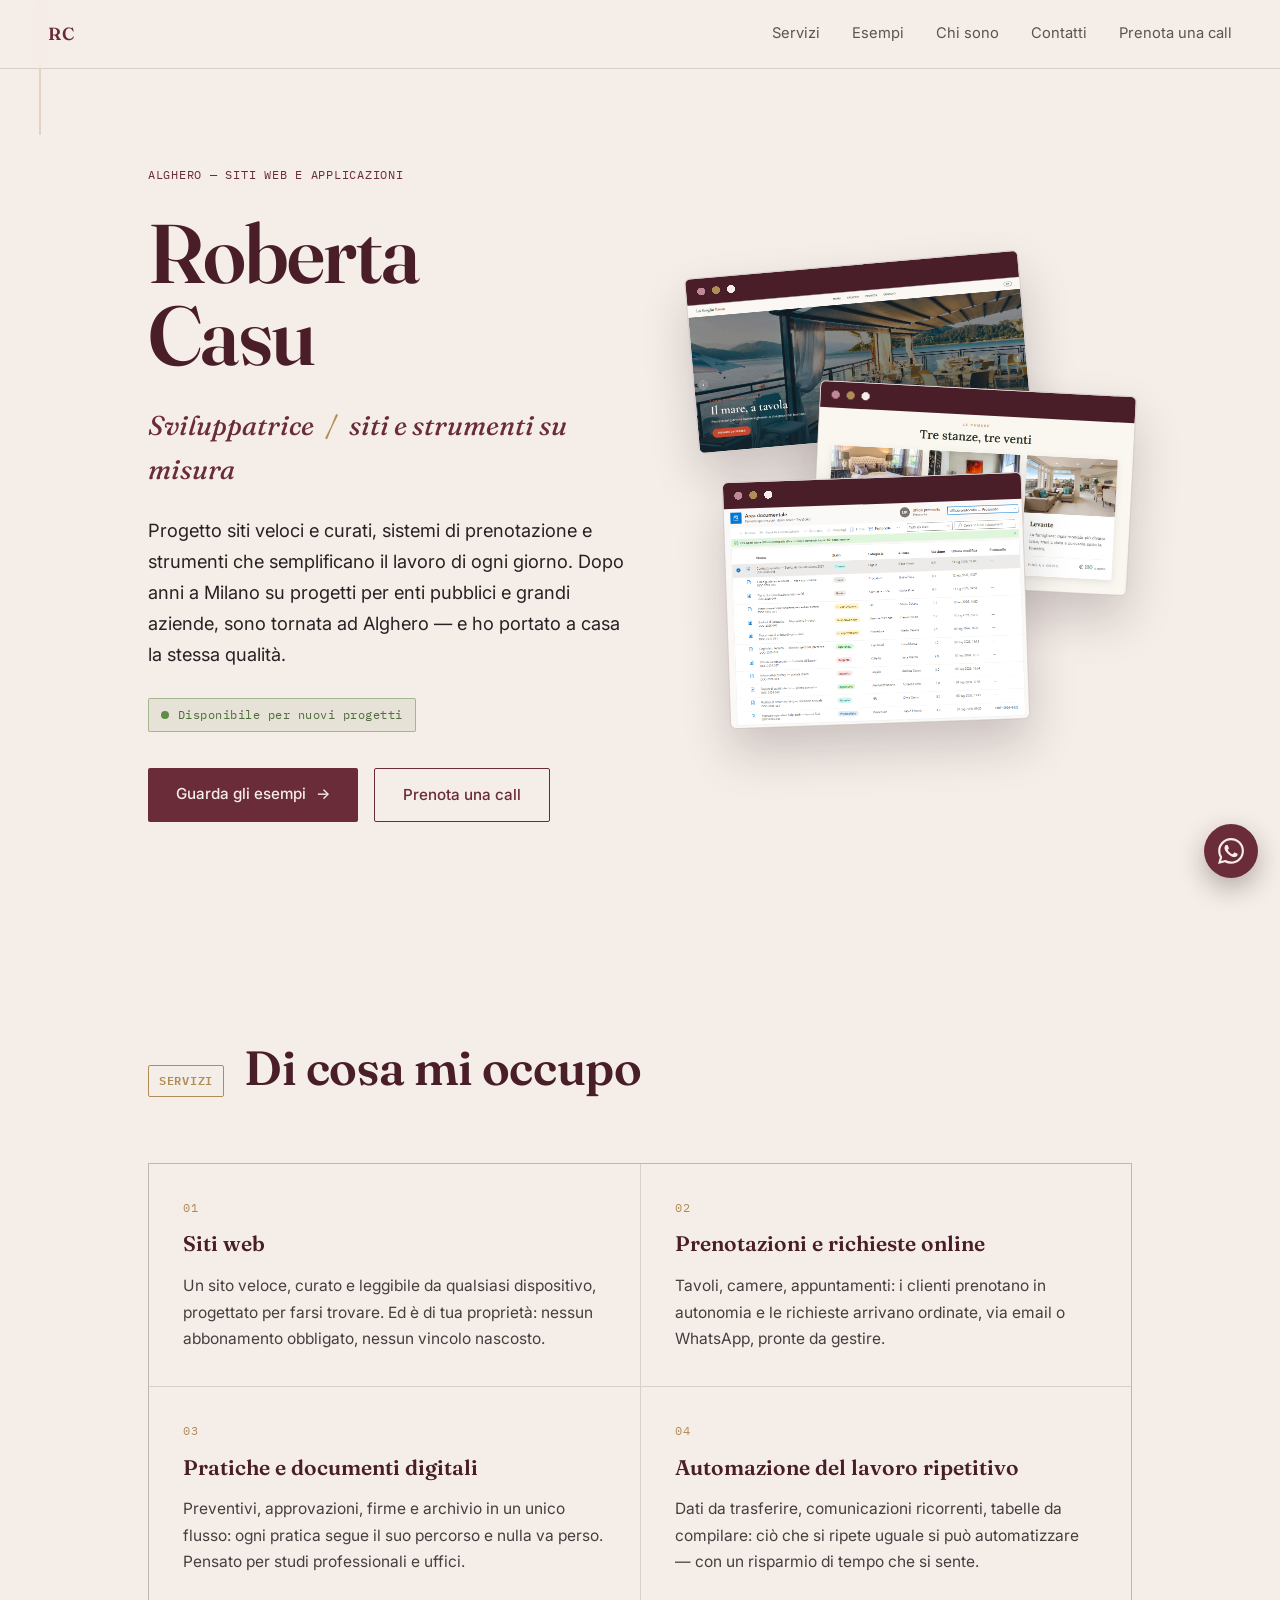
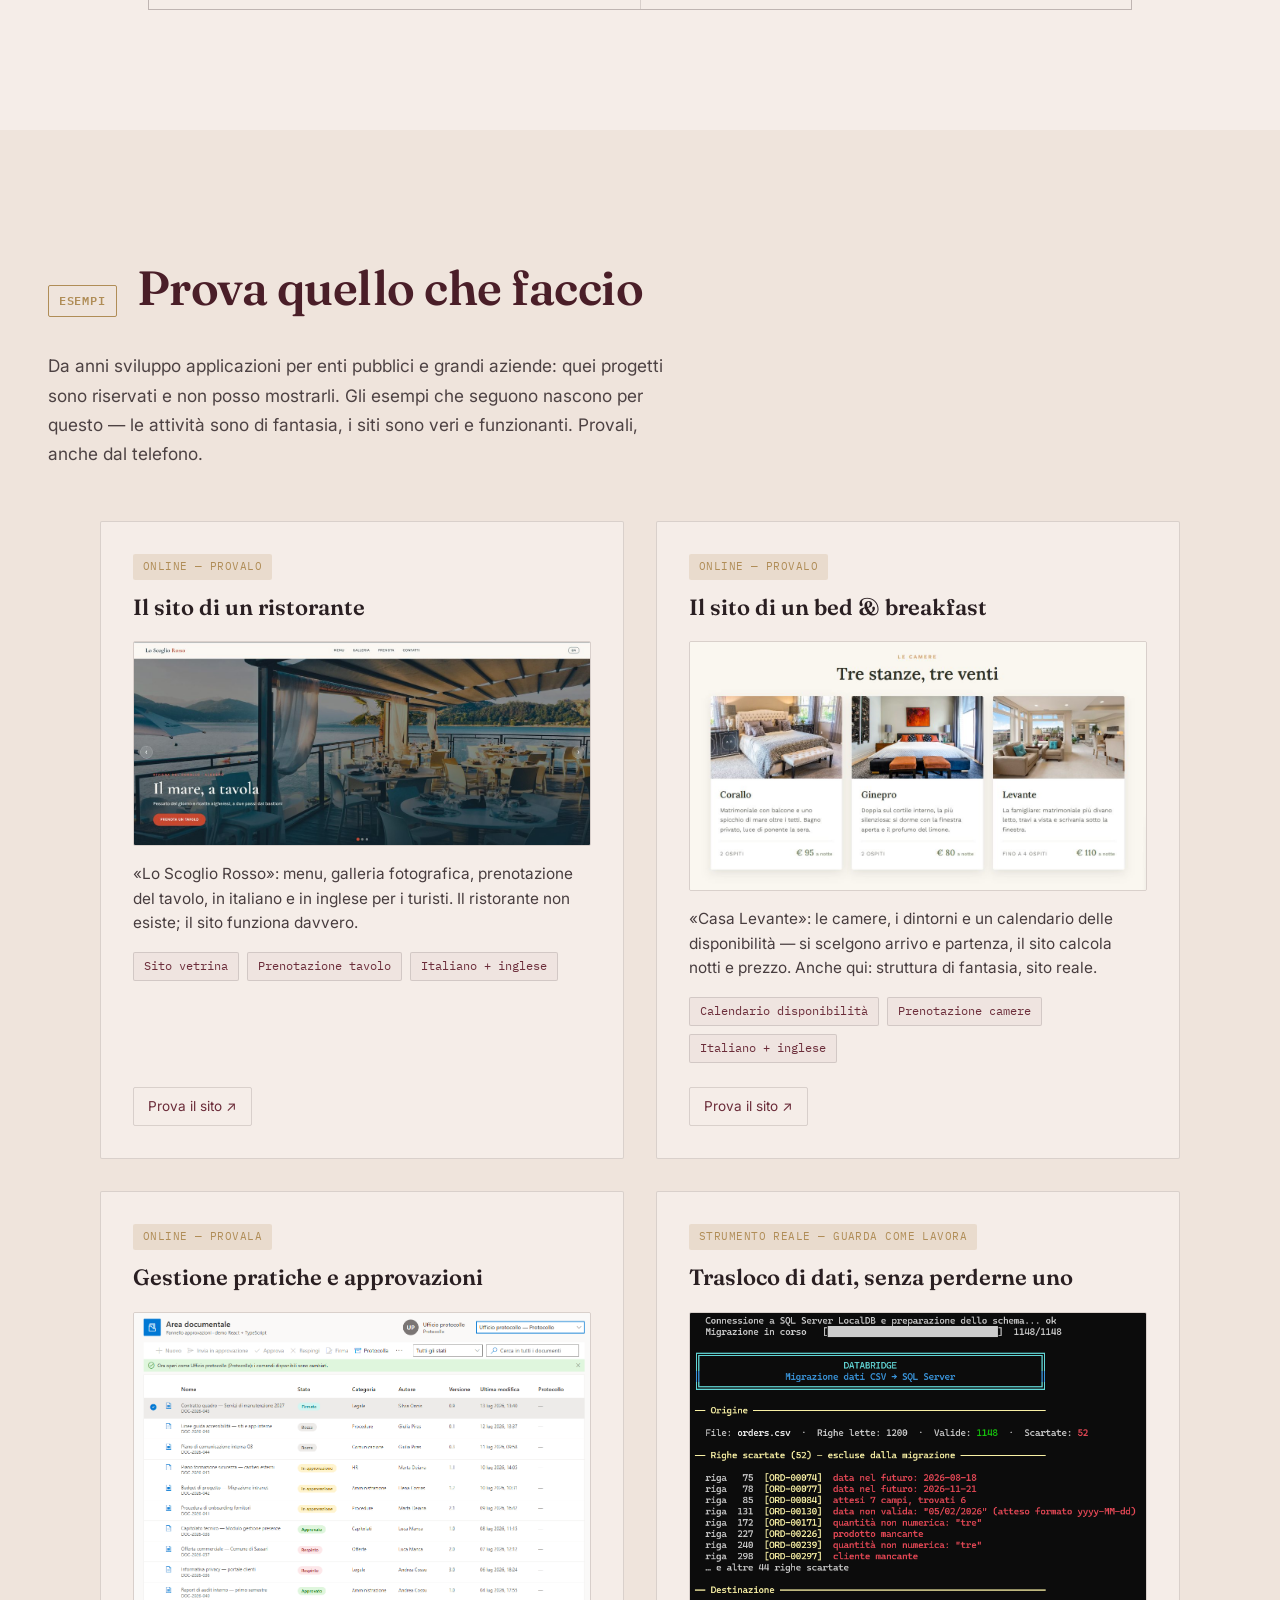
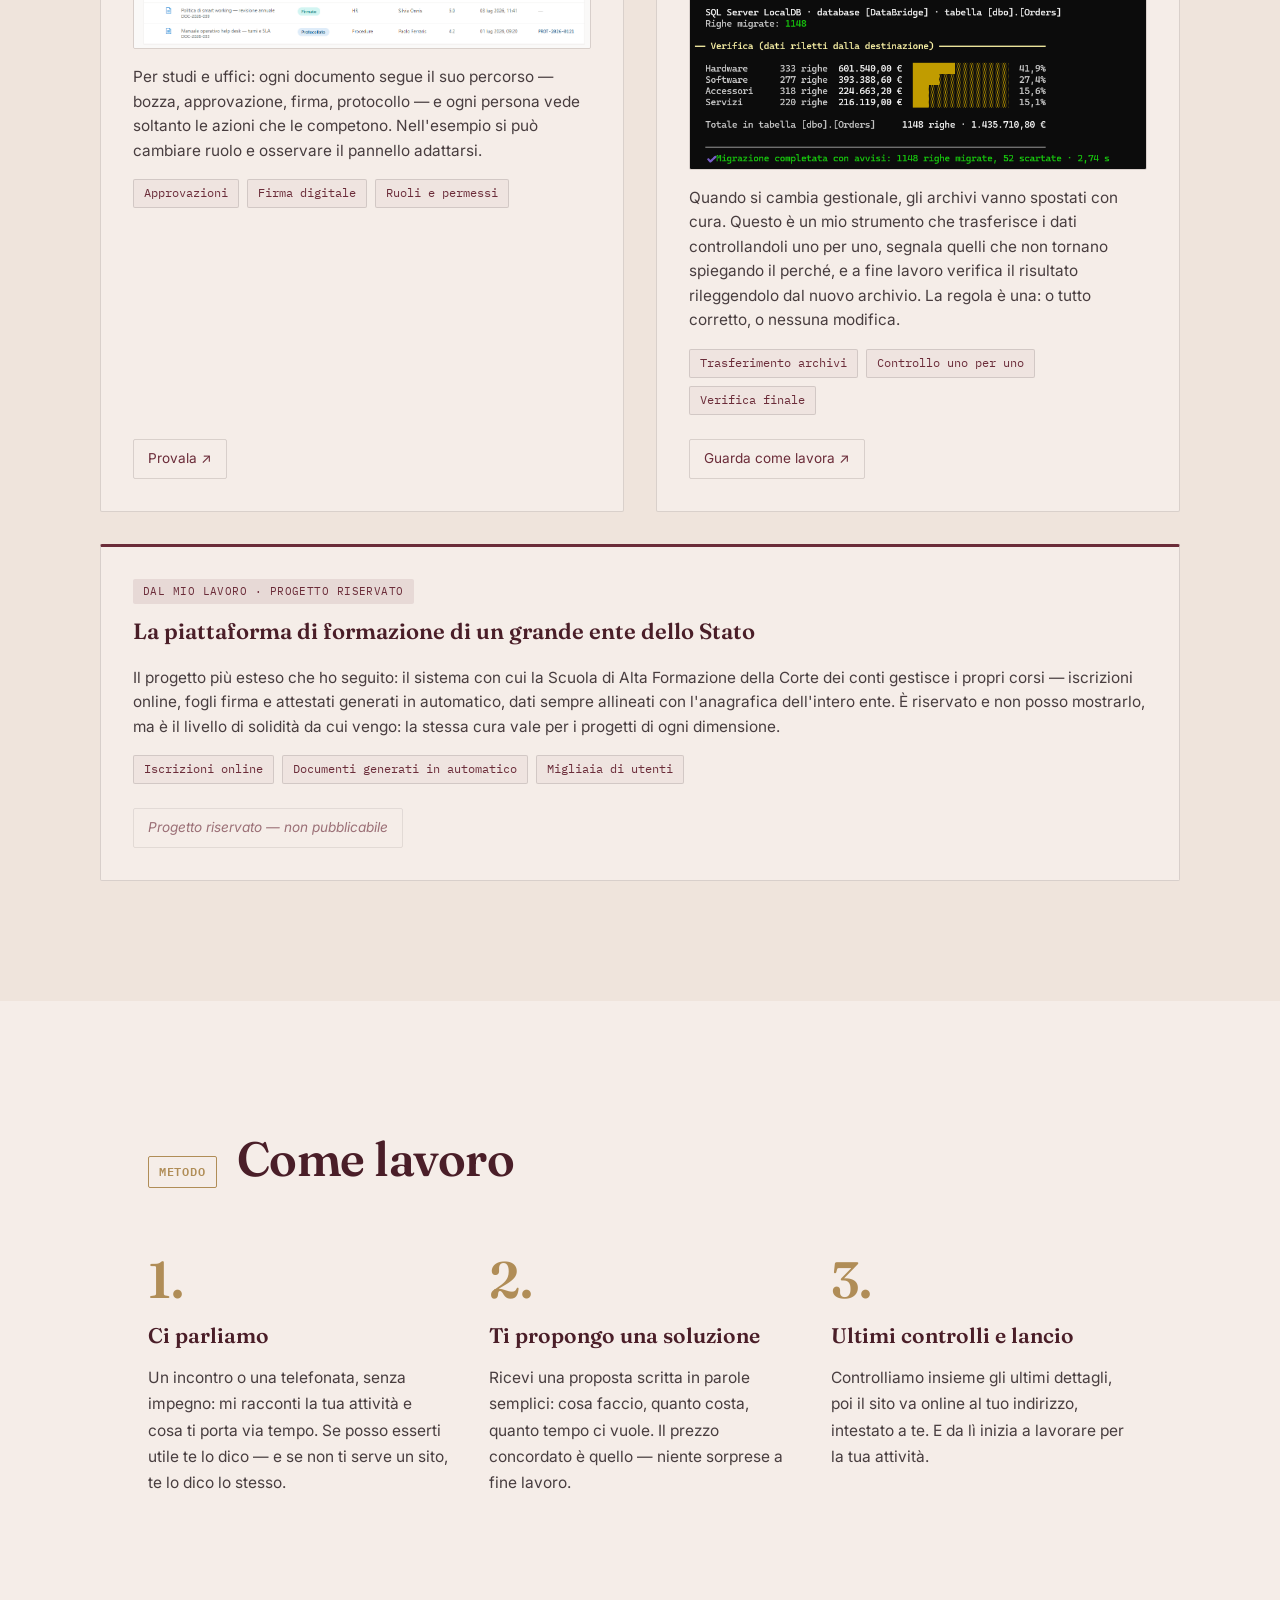
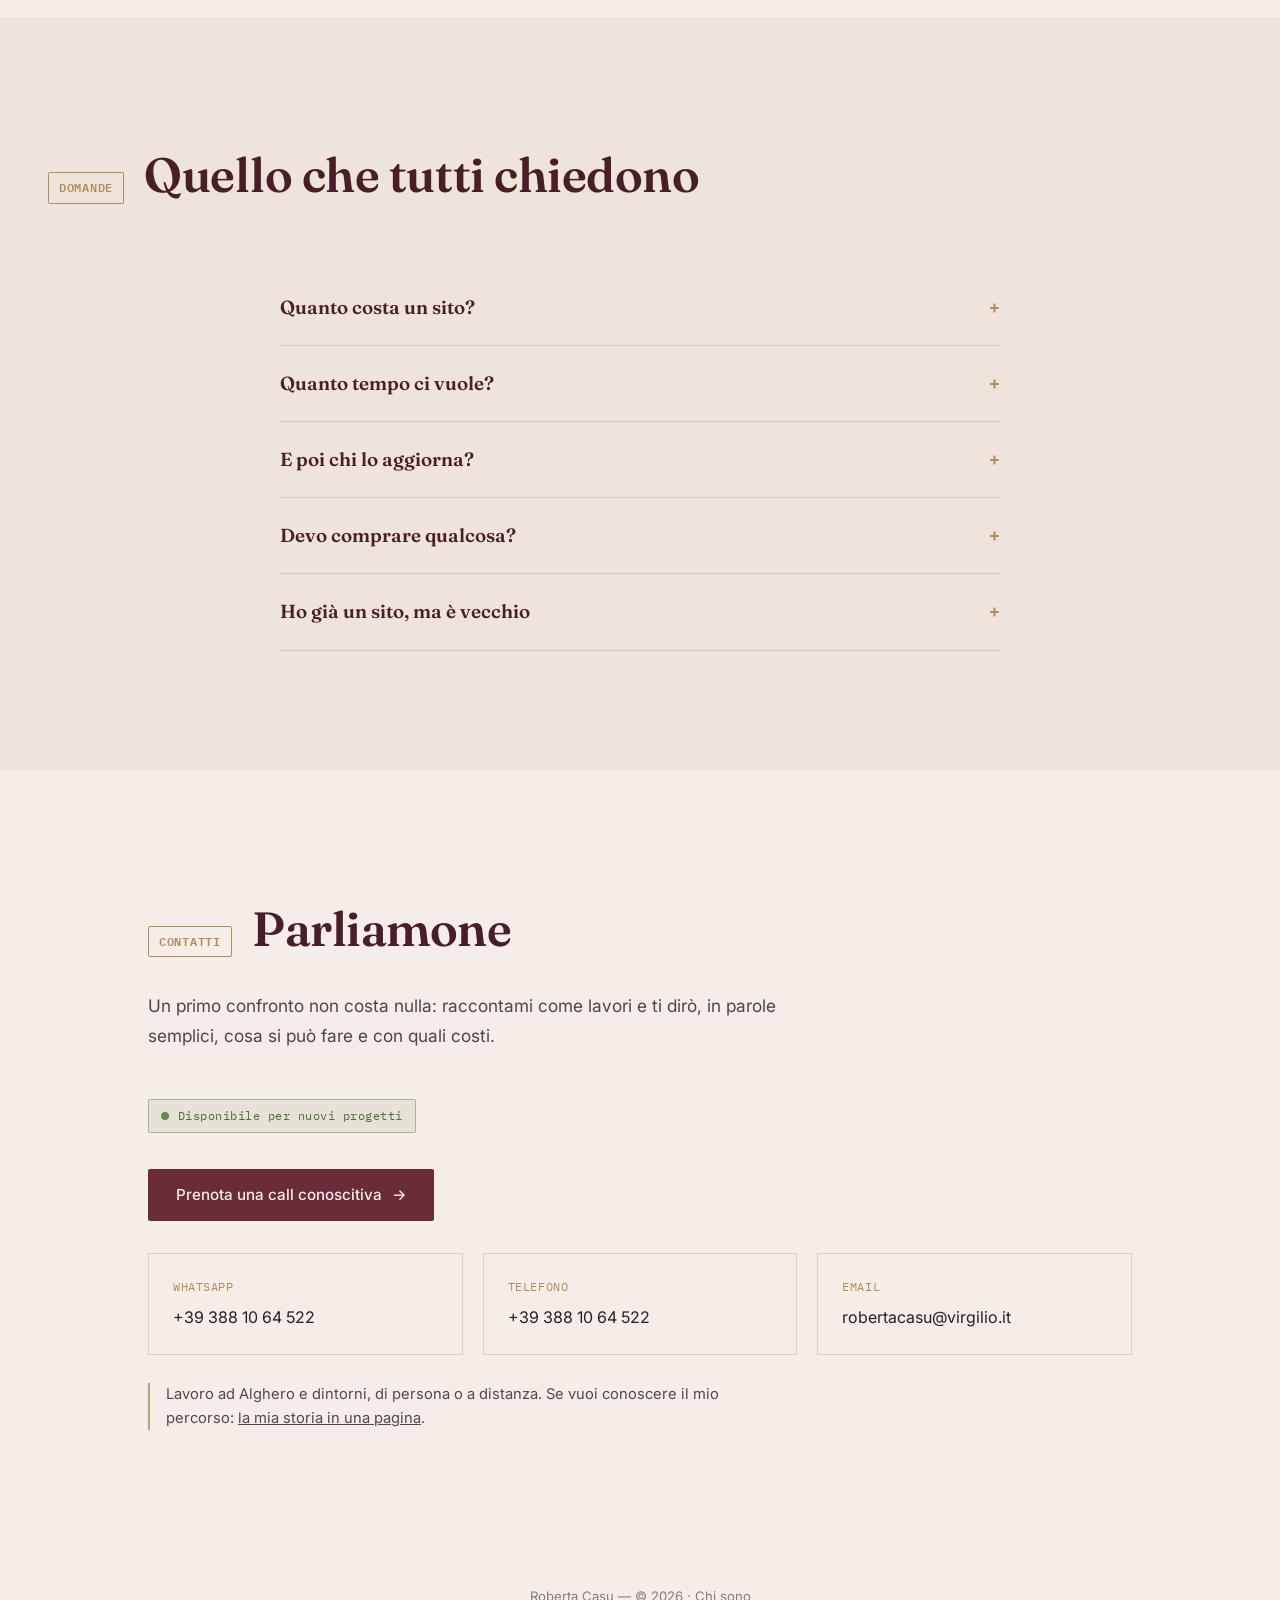
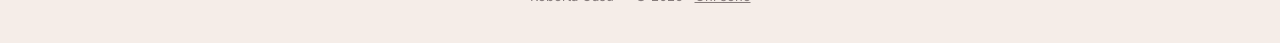
==== commit d34970a7: "Aggiunta pagina prenota-call con calendario Cal.com + link dalla home" ====
--- a/index.html
+++ b/index.html
@@ -31,6 +31,7 @@
     <a href="#progetti">Esempi</a>
     <a href="chi-sono.html">Chi sono</a>
     <a href="#contatti">Contatti</a>
+    <a href="prenota-call.html">Prenota una call</a>
   </nav>
 </header>
 
@@ -45,7 +46,7 @@
       <p class="hero-badge hero-badge--avail"><span class="avail-dot"></span>Disponibile per nuovi progetti</p>
       <div class="hero-actions">
         <a href="#progetti" class="btn btn-primary btn-arrow">Guarda gli esempi</a>
-        <a href="https://wa.me/393881064522" class="btn btn-ghost" target="_blank" rel="noopener">Scrivimi su WhatsApp</a>
+        <a href="prenota-call.html" class="btn btn-ghost">Prenota una call</a>
       </div>
     </div>
     <div class="hero-visual">
@@ -201,8 +202,8 @@
       </div>
       <div class="step">
         <span class="step-num">3.</span>
-        <h3>Consegno e resto</h3>
-        <p>Il sito è tuo, con tutto ciò che serve per usarlo. E per le modifiche e i dubbi che arrivano dopo la consegna, non sparisco.</p>
+        <h3>Ultimi controlli e lancio</h3>
+        <p>Controlliamo insieme gli ultimi dettagli, poi il sito va online al tuo indirizzo, intestato a te. E da lì inizia a lavorare per la tua attività.</p>
       </div>
     </div>
   </section>
@@ -238,6 +239,7 @@
     <h2 class="section-title"><span class="section-num">Contatti</span>Parliamone</h2>
     <p class="section-intro">Un primo confronto non costa nulla: raccontami come lavori e ti dirò, in parole semplici, cosa si può fare e con quali costi.</p>
     <p class="hero-badge hero-badge--avail"><span class="avail-dot"></span>Disponibile per nuovi progetti</p>
+    <p style="margin:0 0 32px"><a href="prenota-call.html" class="btn btn-primary btn-arrow">Prenota una call conoscitiva</a></p>
     <div class="contact-grid">
       <a href="https://wa.me/393881064522" class="contact-item" target="_blank" rel="noopener">
         <span class="contact-label">WhatsApp</span>
